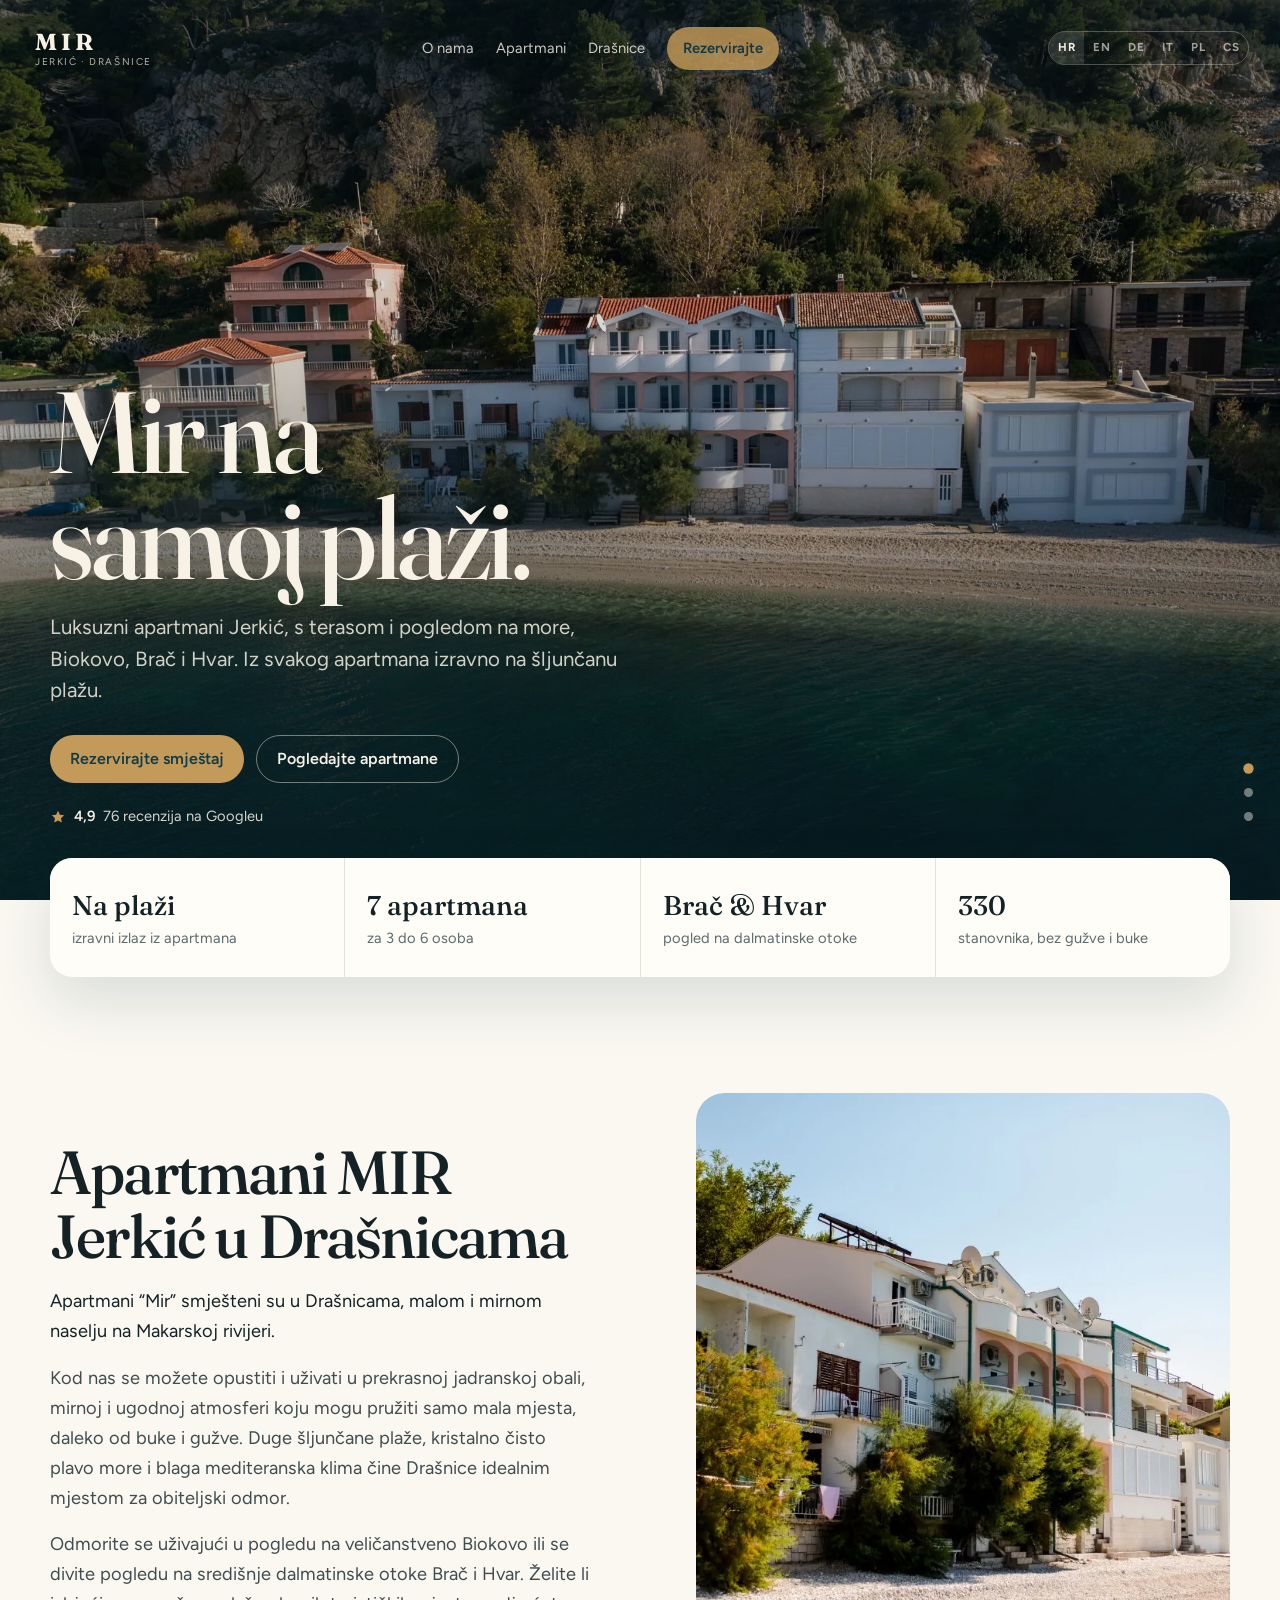
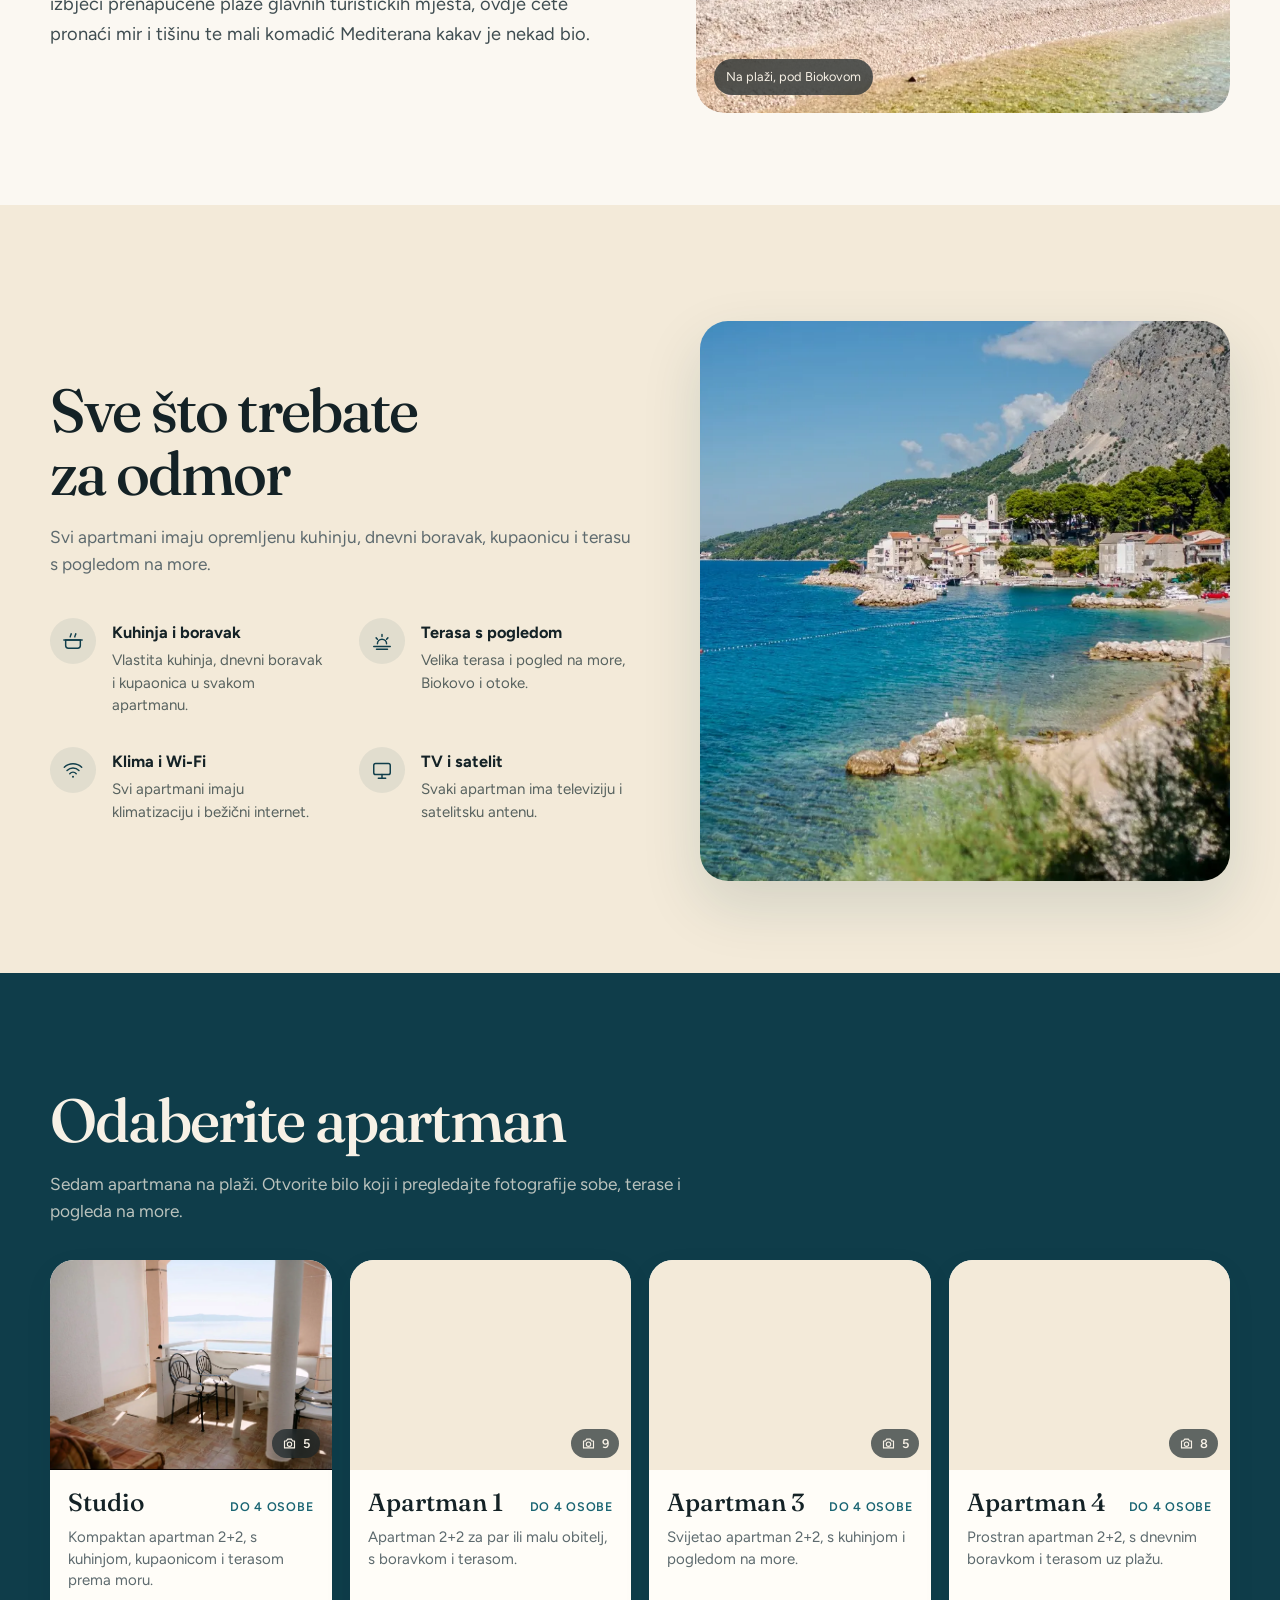
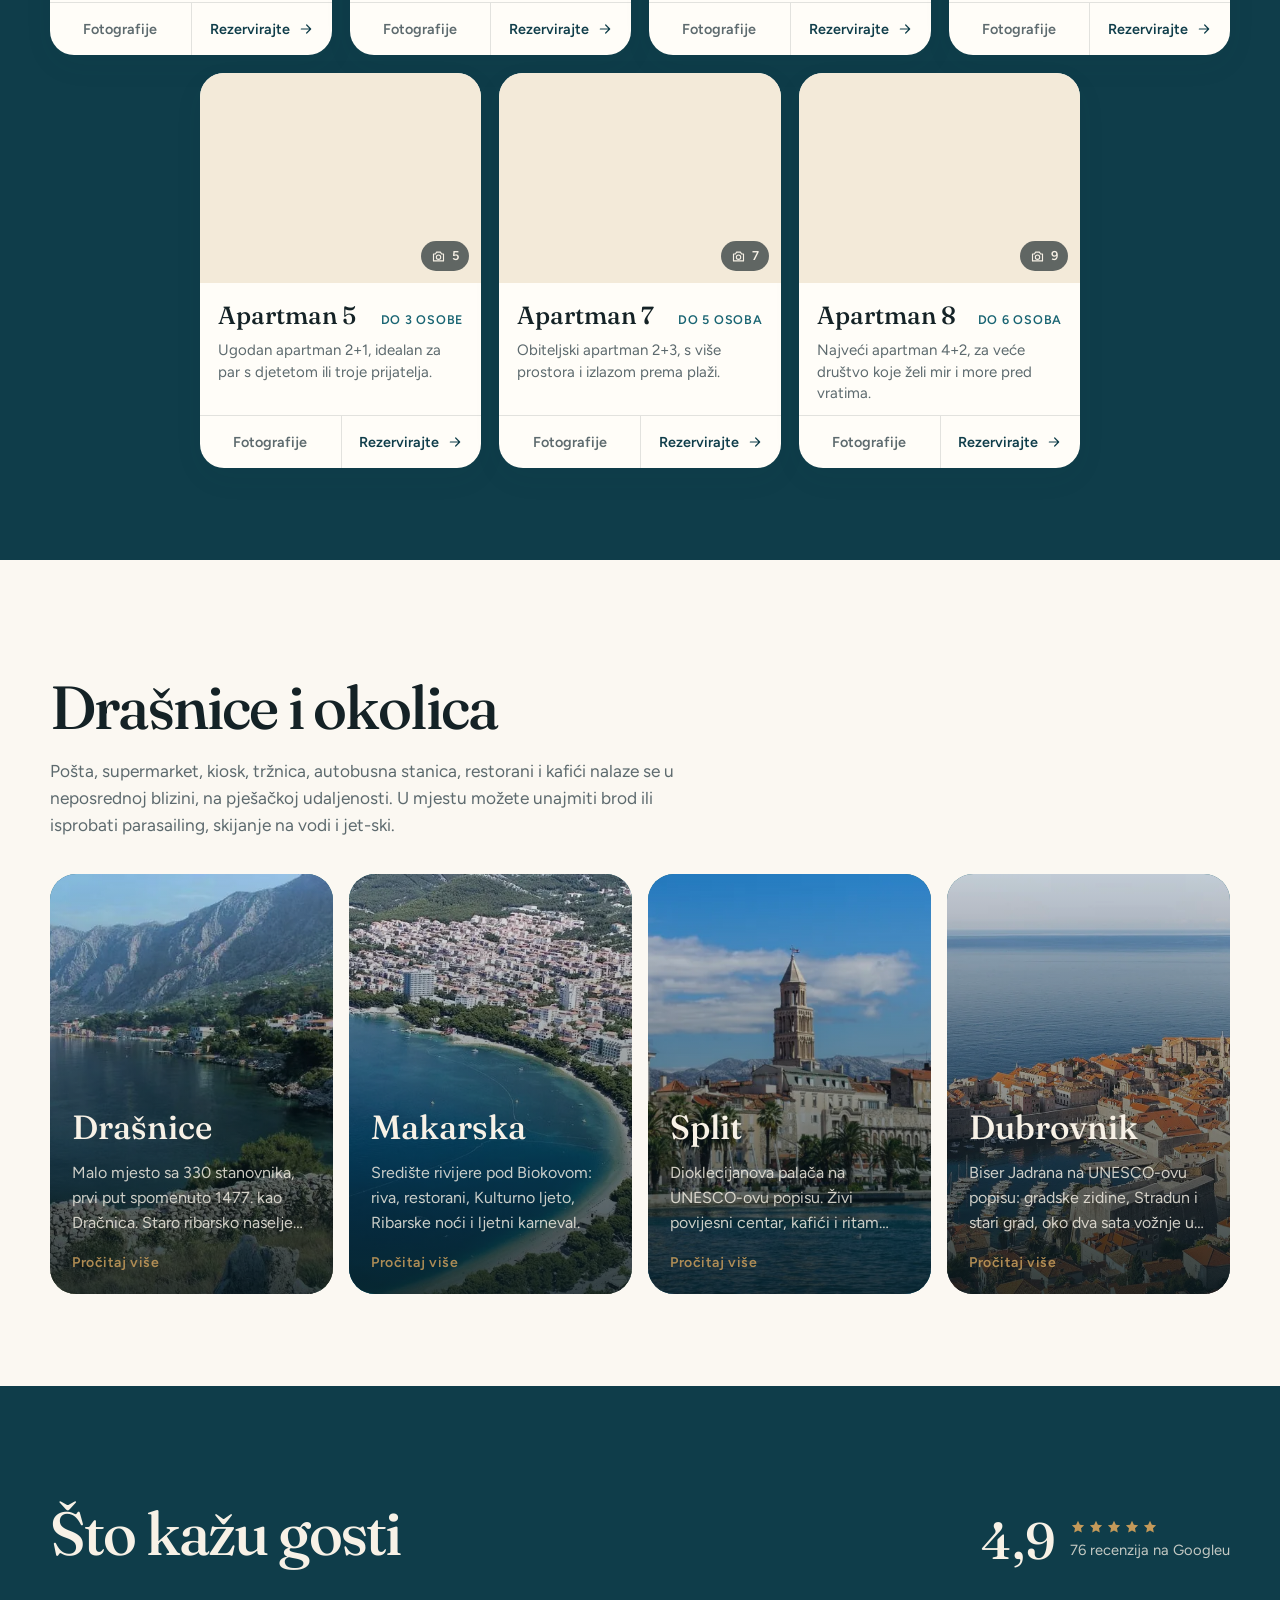
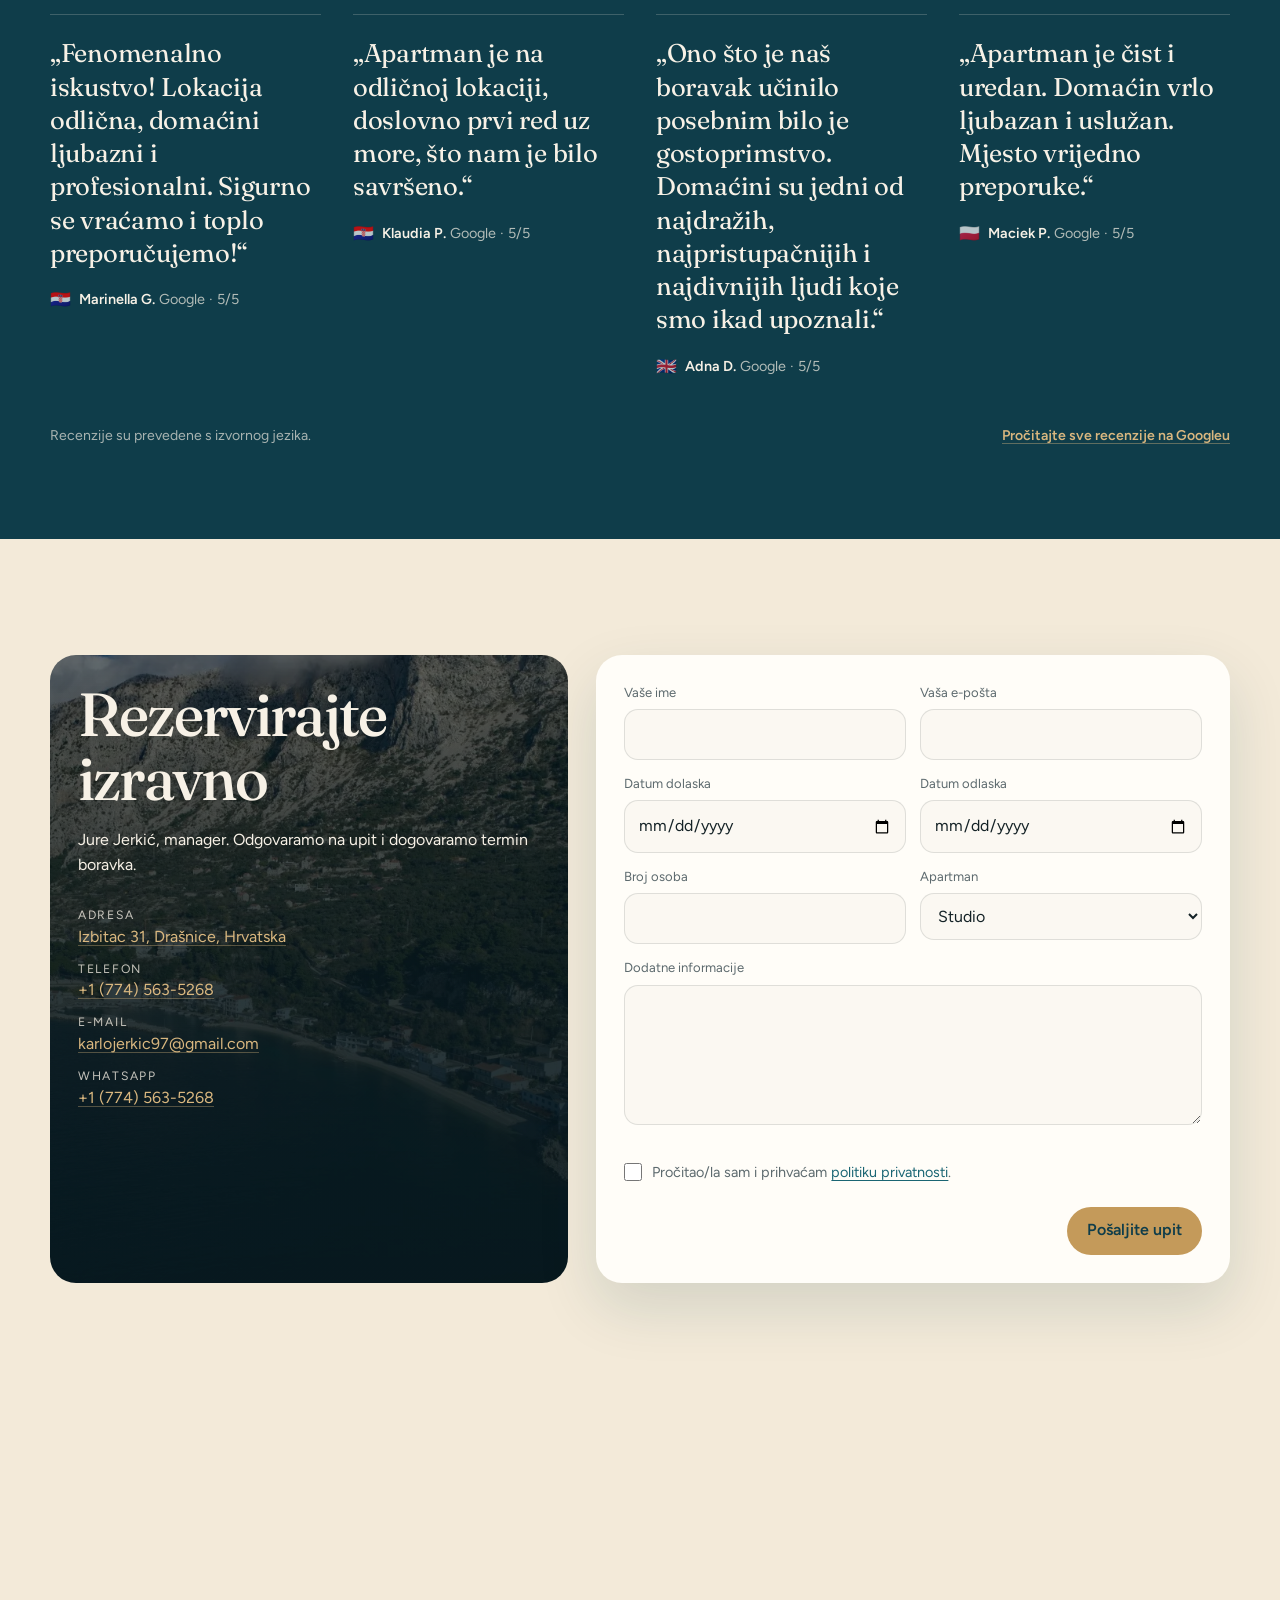
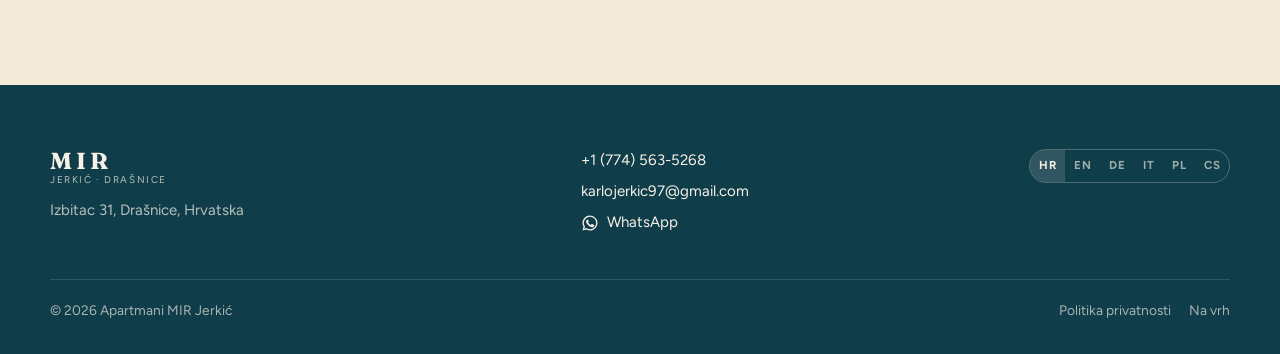
==== index.html @ d8c1120d "Replace the Dubrovnik photo with the classic old-town and harbour view. Co-Authored-By: Claude Opus " ====
<!DOCTYPE html>
<html lang="hr">
  <head>
    <meta charset="UTF-8" />
    <meta name="viewport" content="width=device-width, initial-scale=1.0" />
    <title>Apartmani Drašnice | MIR Jerkić na plaži – Makarska rivijera</title>
    <meta
      name="description"
      content="Apartmani Drašnice na samoj plaži: MIR Jerkić, Izbitac 31. Studio i obiteljski apartmani s terasom, klimom i Wi‑Fi. Pogled na more, Biokovo, Brač i Hvar. Rezervacija izravno."
    />
    <meta name="author" content="Apartmani MIR Jerkić" />
    <meta name="robots" content="index, follow, max-image-preview:large, max-snippet:-1, max-video-preview:-1" />
    <meta name="googlebot" content="index, follow" />
    <meta name="theme-color" content="#0f3d4a" />
    <meta name="geo.region" content="HR-17" />
    <meta name="geo.placename" content="Drašnice" />
    <meta name="geo.position" content="43.2047;17.1178" />
    <meta name="ICBM" content="43.2047, 17.1178" />
    <link rel="canonical" id="canonical" href="https://apartmani-mir.com/" />
    <link rel="alternate" hreflang="hr" href="https://apartmani-mir.com/" />
    <link rel="alternate" hreflang="en" href="https://apartmani-mir.com/?lang=en" />
    <link rel="alternate" hreflang="de" href="https://apartmani-mir.com/?lang=de" />
    <link rel="alternate" hreflang="it" href="https://apartmani-mir.com/?lang=it" />
    <link rel="alternate" hreflang="pl" href="https://apartmani-mir.com/?lang=pl" />
    <link rel="alternate" hreflang="cs" href="https://apartmani-mir.com/?lang=cs" />
    <link rel="alternate" hreflang="x-default" href="https://apartmani-mir.com/" />
    <meta property="og:type" content="website" />
    <meta property="og:locale" content="hr_HR" id="ogLocale" />
    <meta property="og:locale:alternate" content="en_US" />
    <meta property="og:locale:alternate" content="de_DE" />
    <meta property="og:locale:alternate" content="it_IT" />
    <meta property="og:locale:alternate" content="pl_PL" />
    <meta property="og:locale:alternate" content="cs_CZ" />
    <meta property="og:url" content="https://apartmani-mir.com/" id="ogUrl" />
    <meta property="og:site_name" content="Apartmani MIR Jerkić" />
    <meta property="og:title" content="Apartmani Drašnice | MIR Jerkić na plaži" id="ogTitle" />
    <meta
      property="og:description"
      id="ogDesc"
      content="Apartmani na plaži u Drašnicama, Makarska rivijera. Terasa, more, Biokovo. Rezervacija izravno kod obitelji Jerkić."
    />
    <meta property="og:image" content="https://apartmani-mir.com/img/og.jpg" />
    <meta property="og:image:type" content="image/jpeg" />
    <meta property="og:image:width" content="1200" />
    <meta property="og:image:height" content="630" />
    <meta property="og:image:alt" content="Apartmani MIR Jerkić na plaži u Drašnicama" />
    <meta name="twitter:card" content="summary_large_image" />
    <meta name="twitter:title" content="Apartmani Drašnice | MIR Jerkić na plaži" id="twTitle" />
    <meta
      name="twitter:description"
      id="twDesc"
      content="Apartmani na plaži u Drašnicama, Makarska rivijera. Terasa, more, Biokovo. Rezervacija izravno."
    />
    <meta name="twitter:image" content="https://apartmani-mir.com/img/og.jpg" />
    <link rel="icon" href="favicon.svg" type="image/svg+xml" />
    <link rel="icon" href="img/favicon-32.png" type="image/png" sizes="32x32" />
    <link rel="apple-touch-icon" href="img/apple-touch-icon.png" sizes="180x180" />
    <link rel="sitemap" type="application/xml" href="https://apartmani-mir.com/sitemap.xml" />
    <link rel="preload" as="image" href="img/hero/DJI_0002-1920.webp" imagesrcset="img/hero/DJI_0002-1280.webp 1280w, img/hero/DJI_0002-1920.webp 1920w, img/hero/DJI_0002-2880.webp 2880w" imagesizes="(max-aspect-ratio: 3/2) 150vh, 100vw" type="image/webp" fetchpriority="high" />
    <script type="application/ld+json">
      {
        "@context": "https://schema.org",
        "@graph": [
          {
            "@type": "LodgingBusiness",
            "@id": "https://apartmani-mir.com/#business",
            "name": "Apartmani MIR Jerkić",
            "alternateName": ["Apartmani Mir Drašnice", "Apartmani Drašnice Jerkić", "Apartmani Drašnice"],
            "description": "Luksuzni apartmani na samoj plaži u Drašnicama na Makarskoj rivijeri. Terasa, klima, Wi-Fi i izravni izlaz na more.",
            "url": "https://apartmani-mir.com/",
            "image": [
              "https://apartmani-mir.com/img/og.jpg",
              "https://apartmani-mir.com/img/DJI_0002.webp",
              "https://apartmani-mir.com/img/DSC_5965.webp"
            ],
            "logo": "https://apartmani-mir.com/img/aparmani-mir-logo.webp",
            "telephone": "+17745635268",
            "email": "karlojerkic97@gmail.com",
            "priceRange": "€€",
            "currenciesAccepted": "EUR",
            "address": {
              "@type": "PostalAddress",
              "streetAddress": "Izbitac 31",
              "addressLocality": "Drašnice",
              "postalCode": "21328",
              "addressRegion": "Splitsko-dalmatinska županija",
              "addressCountry": "HR"
            },
            "geo": {
              "@type": "GeoCoordinates",
              "latitude": 43.2047,
              "longitude": 17.1178
            },
            "hasMap": "https://maps.google.com/?q=Izbitac+31+Drasnice",
            "areaServed": {
              "@type": "Place",
              "name": "Makarska Riviera"
            },
            "amenityFeature": [
              { "@type": "LocationFeatureSpecification", "name": "Beachfront", "value": true },
              { "@type": "LocationFeatureSpecification", "name": "Sea view terrace", "value": true },
              { "@type": "LocationFeatureSpecification", "name": "Air conditioning", "value": true },
              { "@type": "LocationFeatureSpecification", "name": "WiFi", "value": true },
              { "@type": "LocationFeatureSpecification", "name": "Kitchen", "value": true },
              { "@type": "LocationFeatureSpecification", "name": "Satellite TV", "value": true }
            ],
            "numberOfRooms": 7,
            "containsPlace": [
              { "@type": "Accommodation", "name": "Studio", "occupancy": { "@type": "QuantitativeValue", "maxValue": 4 } },
              { "@type": "Accommodation", "name": "Apartman 1", "occupancy": { "@type": "QuantitativeValue", "maxValue": 4 } },
              { "@type": "Accommodation", "name": "Apartman 3", "occupancy": { "@type": "QuantitativeValue", "maxValue": 4 } },
              { "@type": "Accommodation", "name": "Apartman 4", "occupancy": { "@type": "QuantitativeValue", "maxValue": 4 } },
              { "@type": "Accommodation", "name": "Apartman 5", "occupancy": { "@type": "QuantitativeValue", "maxValue": 3 } },
              { "@type": "Accommodation", "name": "Apartman 7", "occupancy": { "@type": "QuantitativeValue", "maxValue": 5 } },
              { "@type": "Accommodation", "name": "Apartman 8", "occupancy": { "@type": "QuantitativeValue", "maxValue": 6 } }
            ]
          },
          {
            "@type": "WebSite",
            "@id": "https://apartmani-mir.com/#website",
            "url": "https://apartmani-mir.com/",
            "name": "Apartmani Drašnice MIR Jerkić",
            "description": "Službena stranica apartmana MIR Jerkić u Drašnicama.",
            "publisher": { "@id": "https://apartmani-mir.com/#business" },
            "inLanguage": ["hr", "en", "de", "it", "pl", "cs"],
            "potentialAction": {
              "@type": "ReserveAction",
              "target": "https://apartmani-mir.com/#kontakt"
            }
          },
          {
            "@type": "WebPage",
            "@id": "https://apartmani-mir.com/#webpage",
            "url": "https://apartmani-mir.com/",
            "name": "Apartmani Drašnice | MIR Jerkić na plaži",
            "isPartOf": { "@id": "https://apartmani-mir.com/#website" },
            "about": { "@id": "https://apartmani-mir.com/#business" },
            "primaryImageOfPage": {
              "@type": "ImageObject",
              "url": "https://apartmani-mir.com/img/og.jpg",
              "width": 1200,
              "height": 630
            },
            "inLanguage": ["hr", "en", "de", "it", "pl", "cs"]
          },
          {
            "@type": "BreadcrumbList",
            "@id": "https://apartmani-mir.com/#breadcrumb",
            "itemListElement": [
              { "@type": "ListItem", "position": 1, "name": "Naslovnica", "item": "https://apartmani-mir.com/" },
              { "@type": "ListItem", "position": 2, "name": "Apartmani", "item": "https://apartmani-mir.com/#apartmani" },
              { "@type": "ListItem", "position": 3, "name": "Kontakt", "item": "https://apartmani-mir.com/#kontakt" }
            ]
          }
        ]
      }
    </script>
    <link rel="preconnect" href="https://fonts.googleapis.com" />
    <link rel="preconnect" href="https://fonts.gstatic.com" crossorigin />
    <link
      href="https://fonts.googleapis.com/css2?family=Figtree:wght@400;500;600;700&family=Fraunces:ital,opsz,wght@0,9..144,500;0,9..144,600;1,9..144,500&display=swap"
      rel="stylesheet"
    />
    <link rel="stylesheet" href="css/styles.css?v=20261119e" />
  </head>
  <body>
    <a class="skip" href="#o-nama" data-i18n="skip">Preskoči na sadržaj</a>

    <header class="nav" id="nav">
      <a class="brand" href="#top">
        <strong>MIR</strong>
        <span>Jerkić · Drašnice</span>
      </a>
      <nav>
        <ul class="nav__links" id="navLinks">
          <li><a href="#o-nama" data-i18n="nav.about">O nama</a></li>
          <li><a href="#apartmani" data-i18n="nav.apartments">Apartmani</a></li>
          <li><a href="#drasnice" data-i18n="nav.place">Drašnice</a></li>
          <li><a class="nav__cta" href="#kontakt" data-i18n="nav.book">Rezervirajte</a></li>
        </ul>
      </nav>
      <div class="nav__tools">
        <div class="lang" role="group" aria-label="Language">
          <button type="button" data-lang="hr" class="is-active" lang="hr">HR</button>
          <button type="button" data-lang="en" lang="en">EN</button>
          <button type="button" data-lang="de" lang="de">DE</button>
          <button type="button" data-lang="it" lang="it">IT</button>
          <button type="button" data-lang="pl" lang="pl">PL</button>
          <button type="button" data-lang="cs" lang="cs">CS</button>
        </div>
        <button class="menu-btn" type="button" id="menuBtn" aria-label="Izbornik" aria-expanded="false" aria-controls="navLinks" data-i18n-aria="nav.menu"><svg viewBox="0 0 24 24" width="20" height="20" fill="none" stroke="currentColor" stroke-width="1.75" stroke-linecap="round" stroke-linejoin="round" aria-hidden="true" focusable="false"><path d="M4 7h16M4 12h16M4 17h16"/></svg></button>
      </div>
    </header>

    <main id="top">
      <section class="hero" aria-label="Naslovnica">
        <div class="hero__slides">
          <div class="hero__slide is-active">
            <img
              src="img/hero/DJI_0002-1920.webp"
              srcset="img/hero/DJI_0002-1280.webp 1280w, img/hero/DJI_0002-1920.webp 1920w, img/hero/DJI_0002-2880.webp 2880w"
              sizes="(max-aspect-ratio: 3/2) 150vh, 100vw"
              alt="Apartmani Drašnice MIR Jerkić na plaži, Makarska rivijera"
              width="2880"
              height="1924"
              fetchpriority="high"
              decoding="async"
            />
          </div>
          <div class="hero__slide">
            <img
              src="img/hero/DJI_0021-1920.webp"
              srcset="img/hero/DJI_0021-1280.webp 1280w, img/hero/DJI_0021-1920.webp 1920w, img/hero/DJI_0021-2880.webp 2880w"
              sizes="(max-aspect-ratio: 3/2) 150vh, 100vw"
              alt="Drašnice pod Biokovom i Jadransko more"
              width="2880"
              height="1924"
              loading="lazy"
              decoding="async"
            />
          </div>
          <div class="hero__slide">
            <img
              src="img/hero/DSC_5588-1920.webp"
              srcset="img/hero/DSC_5588-1280.webp 1280w, img/hero/DSC_5588-1920.webp 1920w, img/hero/DSC_5588-2880.webp 2880w"
              sizes="(max-aspect-ratio: 3/2) 150vh, 100vw"
              alt="Pogled s terase apartmana MIR na Drašnice i more"
              width="2880"
              height="1924"
              loading="lazy"
              decoding="async"
            />
          </div>
        </div>
        <div class="hero__shade"></div>
        <div class="hero__copy wrap">
          <h1 data-i18n="hero.title">Mir na samoj plaži.</h1>
          <p class="hero__lead" data-i18n="hero.lead">
            Luksuzni apartmani Jerkić, s terasom i pogledom na more, Biokovo, Brač i Hvar. Iz svakog apartmana izravno na šljunčanu plažu.
          </p>
          <div class="hero__actions">
            <a class="btn" href="#kontakt" data-i18n="hero.cta">Rezervirajte smještaj</a>
            <a class="btn btn--ghost" href="#apartmani" data-i18n="hero.gallery">Pogledajte apartmane</a>
          </div>
          <a class="hero__rating" href="#recenzije">
            <span class="hero__star"><svg viewBox="0 0 24 24" width="16" height="16" fill="currentColor" aria-hidden="true" focusable="false"><path d="M12 2.8l2.8 5.9 6.4.8-4.7 4.4 1.2 6.4L12 17.2l-5.7 3.1 1.2-6.4-4.7-4.4 6.4-.8z"/></svg></span>
            <strong data-i18n="rev.score">4,9</strong>
            <span data-i18n="rev.count">76 recenzija na Googleu</span>
          </a>
        </div>
        <div class="hero__dots" id="heroDots"></div>
      </section>

      <ul class="facts wrap">
        <li>
          <strong data-i18n="fact.beach.v">Na plaži</strong>
          <span data-i18n="fact.beach.l">izravni izlaz iz apartmana</span>
        </li>
        <li>
          <strong data-i18n="fact.apts.v">7 apartmana</strong>
          <span data-i18n="fact.apts.l">za 3 do 6 osoba</span>
        </li>
        <li>
          <strong data-i18n="fact.islands.v">Brač & Hvar</strong>
          <span data-i18n="fact.islands.l">pogled na dalmatinske otoke</span>
        </li>
        <li>
          <strong>330</strong>
          <span data-i18n="fact.quiet.l">stanovnika, bez gužve i buke</span>
        </li>
      </ul>

      <section class="section" id="o-nama">
        <div class="wrap split">
          <div>
            <h2 data-i18n="about.title">Apartmani MIR Jerkić u Drašnicama</h2>
            <div class="prose prose--lead">
              <p data-i18n="about.p1">
                Apartmani “Mir” smješteni su u Drašnicama, malom i mirnom naselju na Makarskoj rivijeri.
              </p>
              <p data-i18n="about.p3">
                Kod nas se možete opustiti i uživati u prekrasnoj jadranskoj obali, mirnoj i ugodnoj atmosferi koju mogu pružiti samo mala mjesta, daleko od buke i gužve. Duge šljunčane plaže, kristalno čisto plavo more i blaga mediteranska klima čine Drašnice idealnim mjestom za obiteljski odmor.
              </p>
              <p data-i18n="about.p4">
                Odmorite se uživajući u pogledu na veličanstveno Biokovo ili se divite pogledu na središnje dalmatinske otoke Brač i Hvar. Želite li izbjeći prenapučene plaže glavnih turističkih mjesta, ovdje ćete pronaći mir i tišinu te mali komadić Mediterana kakav je nekad bio.
              </p>
            </div>
          </div>
          <figure class="photo">
            <img
              src="img/DSC_5931.webp"
              alt="Apartmani MIR Jerkić uz šljunčanu plažu u Drašnicama"
              width="1200"
              height="801"
              loading="lazy"
              decoding="async"
            />
            <figcaption data-i18n="about.cap">Na plaži, pod Biokovom</figcaption>
          </figure>
        </div>
      </section>

      <section class="section section--sand">
        <div class="wrap amen">
          <div class="amen__copy">
            <h2 data-i18n="amen.title">Sve što trebate za odmor</h2>
            <p class="lede" data-i18n="amen.lead">
            Svi apartmani imaju opremljenu kuhinju, dnevni boravak, kupaonicu i terasu s pogledom na more.
          </p>
            <ul class="amenities">
              <li class="amenity reveal">
                <span class="amenity__icon"><svg viewBox="0 0 24 24" width="22" height="22" fill="none" stroke="currentColor" stroke-width="1.6" stroke-linecap="round" stroke-linejoin="round" aria-hidden="true" focusable="false"><path d="M4 11h16v6a3 3 0 0 1-3 3H7a3 3 0 0 1-3-3v-6z"/><path d="M2 11h20M9 7.5c0-1.5 1-2 1-3.5M14 7.5c0-1.5 1-2 1-3.5"/></svg></span>
                <div>
                  <strong data-i18n="amen.1.t">Kuhinja i boravak</strong>
                  <p data-i18n="amen.1.d">Vlastita kuhinja, dnevni boravak i kupaonica u svakom apartmanu.</p>
                </div>
              </li>
              <li class="amenity reveal">
                <span class="amenity__icon"><svg viewBox="0 0 24 24" width="22" height="22" fill="none" stroke="currentColor" stroke-width="1.6" stroke-linecap="round" stroke-linejoin="round" aria-hidden="true" focusable="false"><path d="M3 18h18M6 21h12"/><path d="M7 15a5 5 0 0 1 10 0"/><path d="M12 5v2M5.6 8.6 7 10M18.4 8.6 17 10"/></svg></span>
                <div>
                  <strong data-i18n="amen.2.t">Terasa s pogledom</strong>
                  <p data-i18n="amen.2.d">Velika terasa i pogled na more, Biokovo i otoke.</p>
                </div>
              </li>
              <li class="amenity reveal">
                <span class="amenity__icon"><svg viewBox="0 0 24 24" width="22" height="22" fill="none" stroke="currentColor" stroke-width="1.6" stroke-linecap="round" stroke-linejoin="round" aria-hidden="true" focusable="false"><path d="M2.5 9a14 14 0 0 1 19 0M5.5 12.5a9.5 9.5 0 0 1 13 0M8.5 16a5 5 0 0 1 7 0"/><circle cx="12" cy="19.3" r="1.1" fill="currentColor" stroke="none"/></svg></span>
                <div>
                  <strong data-i18n="amen.3.t">Klima i Wi‑Fi</strong>
                  <p data-i18n="amen.3.d">Svi apartmani imaju klimatizaciju i bežični internet.</p>
                </div>
              </li>
              <li class="amenity reveal">
                <span class="amenity__icon"><svg viewBox="0 0 24 24" width="22" height="22" fill="none" stroke="currentColor" stroke-width="1.6" stroke-linecap="round" stroke-linejoin="round" aria-hidden="true" focusable="false"><rect x="3" y="5" width="18" height="12" rx="2"/><path d="M8 21h8M12 17v4"/></svg></span>
                <div>
                  <strong data-i18n="amen.4.t">TV i satelit</strong>
                  <p data-i18n="amen.4.d">Svaki apartman ima televiziju i satelitsku antenu.</p>
                </div>
              </li>
            </ul>
          </div>
          <figure class="amen__photo">
            <img
              src="img/DSC_5628.webp"
              alt="Pogled s terase na uvalu Drašnice i Biokovo"
              width="1200"
              height="800"
              loading="lazy"
              decoding="async"
            />
          </figure>
        </div>
      </section>

      <section class="section section--sea" id="apartmani">
        <div class="wrap">
          <h2 data-i18n="apt.title">Odaberite apartman</h2>
          <p class="lede" data-i18n="apt.lead">
            Sedam apartmana na plaži. Otvorite bilo koji i pregledajte fotografije sobe, terase i pogleda na more.
          </p>
          <div class="cards" id="roomCards">
            <article class="card reveal">
              <button type="button" class="card__media" data-room="studio">
                <img src="img/apartments/studio/04.webp" alt="Studio apartman MIR Drašnice" width="1320" height="869" loading="lazy" decoding="async" />
                <span class="card__count"><svg viewBox="0 0 24 24" width="15" height="15" fill="none" stroke="currentColor" stroke-width="1.8" stroke-linecap="round" stroke-linejoin="round" aria-hidden="true" focusable="false"><path d="M4 8h3l2-3h6l2 3h3v11H4z"/><circle cx="12" cy="13" r="3.5"/></svg>5</span>
              </button>
              <div class="card__body">
                <div class="card__top">
                  <h3 data-i18n="room.studio.name">Studio</h3>
                  <span data-i18n="apt.4">do 4 osobe</span>
                </div>
                <p data-i18n="room.studio.d">Kompaktan apartman 2+2, s kuhinjom, kupaonicom i terasom prema moru.</p>
                <div class="card__actions">
                  <button type="button" class="card__link" data-room="studio" data-i18n="apt.photosShort">Fotografije</button>
                  <button type="button" class="card__book" data-book="studio"><span data-i18n="nav.book">Rezervirajte</span><svg viewBox="0 0 24 24" width="16" height="16" fill="none" stroke="currentColor" stroke-width="1.8" stroke-linecap="round" stroke-linejoin="round" aria-hidden="true" focusable="false"><path d="M5 12h14M13 6l6 6-6 6"/></svg></button>
                </div>
              </div>
            </article>
            <article class="card reveal">
              <button type="button" class="card__media" data-room="a1">
                <img src="img/apartments/a1/04.webp" alt="Apartman 1 MIR Drašnice" width="1320" height="869" loading="lazy" decoding="async" />
                <span class="card__count"><svg viewBox="0 0 24 24" width="15" height="15" fill="none" stroke="currentColor" stroke-width="1.8" stroke-linecap="round" stroke-linejoin="round" aria-hidden="true" focusable="false"><path d="M4 8h3l2-3h6l2 3h3v11H4z"/><circle cx="12" cy="13" r="3.5"/></svg>9</span>
              </button>
              <div class="card__body">
                <div class="card__top">
                  <h3 data-i18n="room.a1.name">Apartman 1</h3>
                  <span data-i18n="apt.4">do 4 osobe</span>
                </div>
                <p data-i18n="room.a1.d">Apartman 2+2 za par ili malu obitelj, s boravkom i terasom.</p>
                <div class="card__actions">
                  <button type="button" class="card__link" data-room="a1" data-i18n="apt.photosShort">Fotografije</button>
                  <button type="button" class="card__book" data-book="a1"><span data-i18n="nav.book">Rezervirajte</span><svg viewBox="0 0 24 24" width="16" height="16" fill="none" stroke="currentColor" stroke-width="1.8" stroke-linecap="round" stroke-linejoin="round" aria-hidden="true" focusable="false"><path d="M5 12h14M13 6l6 6-6 6"/></svg></button>
                </div>
              </div>
            </article>
            <article class="card reveal">
              <button type="button" class="card__media" data-room="a3">
                <img src="img/apartments/a3/01.webp" alt="Apartman 3 MIR Drašnice" width="1320" height="869" loading="lazy" decoding="async" />
                <span class="card__count"><svg viewBox="0 0 24 24" width="15" height="15" fill="none" stroke="currentColor" stroke-width="1.8" stroke-linecap="round" stroke-linejoin="round" aria-hidden="true" focusable="false"><path d="M4 8h3l2-3h6l2 3h3v11H4z"/><circle cx="12" cy="13" r="3.5"/></svg>5</span>
              </button>
              <div class="card__body">
                <div class="card__top">
                  <h3 data-i18n="room.a3.name">Apartman 3</h3>
                  <span data-i18n="apt.4">do 4 osobe</span>
                </div>
                <p data-i18n="room.a3.d">Svijetao apartman 2+2, s kuhinjom i pogledom na more.</p>
                <div class="card__actions">
                  <button type="button" class="card__link" data-room="a3" data-i18n="apt.photosShort">Fotografije</button>
                  <button type="button" class="card__book" data-book="a3"><span data-i18n="nav.book">Rezervirajte</span><svg viewBox="0 0 24 24" width="16" height="16" fill="none" stroke="currentColor" stroke-width="1.8" stroke-linecap="round" stroke-linejoin="round" aria-hidden="true" focusable="false"><path d="M5 12h14M13 6l6 6-6 6"/></svg></button>
                </div>
              </div>
            </article>
            <article class="card reveal">
              <button type="button" class="card__media" data-room="a4">
                <img src="img/apartments/a4/07.webp" alt="Apartman 4 MIR Drašnice" width="1320" height="869" loading="lazy" decoding="async" />
                <span class="card__count"><svg viewBox="0 0 24 24" width="15" height="15" fill="none" stroke="currentColor" stroke-width="1.8" stroke-linecap="round" stroke-linejoin="round" aria-hidden="true" focusable="false"><path d="M4 8h3l2-3h6l2 3h3v11H4z"/><circle cx="12" cy="13" r="3.5"/></svg>8</span>
              </button>
              <div class="card__body">
                <div class="card__top">
                  <h3 data-i18n="room.a4.name">Apartman 4</h3>
                  <span data-i18n="apt.4">do 4 osobe</span>
                </div>
                <p data-i18n="room.a4.d">Prostran apartman 2+2, s dnevnim boravkom i terasom uz plažu.</p>
                <div class="card__actions">
                  <button type="button" class="card__link" data-room="a4" data-i18n="apt.photosShort">Fotografije</button>
                  <button type="button" class="card__book" data-book="a4"><span data-i18n="nav.book">Rezervirajte</span><svg viewBox="0 0 24 24" width="16" height="16" fill="none" stroke="currentColor" stroke-width="1.8" stroke-linecap="round" stroke-linejoin="round" aria-hidden="true" focusable="false"><path d="M5 12h14M13 6l6 6-6 6"/></svg></button>
                </div>
              </div>
            </article>
            <article class="card reveal">
              <button type="button" class="card__media" data-room="a5">
                <img src="img/apartments/a5/04.webp" alt="Apartman 5 MIR Drašnice" width="1320" height="869" loading="lazy" decoding="async" />
                <span class="card__count"><svg viewBox="0 0 24 24" width="15" height="15" fill="none" stroke="currentColor" stroke-width="1.8" stroke-linecap="round" stroke-linejoin="round" aria-hidden="true" focusable="false"><path d="M4 8h3l2-3h6l2 3h3v11H4z"/><circle cx="12" cy="13" r="3.5"/></svg>5</span>
              </button>
              <div class="card__body">
                <div class="card__top">
                  <h3 data-i18n="room.a5.name">Apartman 5</h3>
                  <span data-i18n="apt.3">do 3 osobe</span>
                </div>
                <p data-i18n="room.a5.d">Ugodan apartman 2+1, idealan za par s djetetom ili troje prijatelja.</p>
                <div class="card__actions">
                  <button type="button" class="card__link" data-room="a5" data-i18n="apt.photosShort">Fotografije</button>
                  <button type="button" class="card__book" data-book="a5"><span data-i18n="nav.book">Rezervirajte</span><svg viewBox="0 0 24 24" width="16" height="16" fill="none" stroke="currentColor" stroke-width="1.8" stroke-linecap="round" stroke-linejoin="round" aria-hidden="true" focusable="false"><path d="M5 12h14M13 6l6 6-6 6"/></svg></button>
                </div>
              </div>
            </article>
            <article class="card reveal">
              <button type="button" class="card__media" data-room="a7">
                <img src="img/apartments/a7/05.webp" alt="Apartman 7 MIR Drašnice" width="1320" height="869" loading="lazy" decoding="async" />
                <span class="card__count"><svg viewBox="0 0 24 24" width="15" height="15" fill="none" stroke="currentColor" stroke-width="1.8" stroke-linecap="round" stroke-linejoin="round" aria-hidden="true" focusable="false"><path d="M4 8h3l2-3h6l2 3h3v11H4z"/><circle cx="12" cy="13" r="3.5"/></svg>7</span>
              </button>
              <div class="card__body">
                <div class="card__top">
                  <h3 data-i18n="room.a7.name">Apartman 7</h3>
                  <span data-i18n="apt.5">do 5 osoba</span>
                </div>
                <p data-i18n="room.a7.d">Obiteljski apartman 2+3, s više prostora i izlazom prema plaži.</p>
                <div class="card__actions">
                  <button type="button" class="card__link" data-room="a7" data-i18n="apt.photosShort">Fotografije</button>
                  <button type="button" class="card__book" data-book="a7"><span data-i18n="nav.book">Rezervirajte</span><svg viewBox="0 0 24 24" width="16" height="16" fill="none" stroke="currentColor" stroke-width="1.8" stroke-linecap="round" stroke-linejoin="round" aria-hidden="true" focusable="false"><path d="M5 12h14M13 6l6 6-6 6"/></svg></button>
                </div>
              </div>
            </article>
            <article class="card reveal">
              <button type="button" class="card__media" data-room="a8">
                <img src="img/apartments/a8/07.webp" alt="Apartman 8 MIR Drašnice" width="1320" height="869" loading="lazy" decoding="async" />
                <span class="card__count"><svg viewBox="0 0 24 24" width="15" height="15" fill="none" stroke="currentColor" stroke-width="1.8" stroke-linecap="round" stroke-linejoin="round" aria-hidden="true" focusable="false"><path d="M4 8h3l2-3h6l2 3h3v11H4z"/><circle cx="12" cy="13" r="3.5"/></svg>9</span>
              </button>
              <div class="card__body">
                <div class="card__top">
                  <h3 data-i18n="room.a8.name">Apartman 8</h3>
                  <span data-i18n="apt.6">do 6 osoba</span>
                </div>
                <p data-i18n="room.a8.d">Najveći apartman 4+2, za veće društvo koje želi mir i more pred vratima.</p>
                <div class="card__actions">
                  <button type="button" class="card__link" data-room="a8" data-i18n="apt.photosShort">Fotografije</button>
                  <button type="button" class="card__book" data-book="a8"><span data-i18n="nav.book">Rezervirajte</span><svg viewBox="0 0 24 24" width="16" height="16" fill="none" stroke="currentColor" stroke-width="1.8" stroke-linecap="round" stroke-linejoin="round" aria-hidden="true" focusable="false"><path d="M5 12h14M13 6l6 6-6 6"/></svg></button>
                </div>
              </div>
            </article>
          </div>
        </div>
      </section>

      <section class="section" id="drasnice">
        <div class="wrap">
          <h2 data-i18n="place.title">Drašnice i okolica</h2>
          <p class="lede" data-i18n="place.lead">
            Pošta, supermarket, kiosk, tržnica, autobusna stanica, restorani i kafići nalaze se u neposrednoj blizini, na pješačkoj udaljenosti. U mjestu možete unajmiti brod ili isprobati parasailing, skijanje na vodi i jet-ski.
          </p>
          <div class="places">
            <button type="button" class="place reveal" data-place="drasnice">
              <img src="img/drasnice.webp" alt="Drašnice na Makarskoj rivijeri, mjesto apartmana MIR" width="800" height="600" loading="lazy" decoding="async" />
              <div class="place__shade"></div>
              <div class="place__copy">
                <h3 data-i18n="place.d.title">Drašnice</h3>
                <p data-i18n="place.d.text">
                  Malo mjesto sa 330 stanovnika, prvi put spomenuto 1477. kao Dračnica. Staro ribarsko naselje oko luke i noviji dio prema Igranima. Uz dugu plažu je izvor Izbitac. U blizini su i skrovite plaže u prirodi, a često se vide i dupini.
                </p>
                <span class="place__cta" data-i18n="place.more">Pročitaj više</span>
              </div>
            </button>
            <button type="button" class="place reveal" data-place="makarska">
              <img src="img/makarska.webp" alt="Makarska, središte Makarske rivijere" width="800" height="600" loading="lazy" decoding="async" />
              <div class="place__shade"></div>
              <div class="place__copy">
                <h3 data-i18n="place.m.title">Makarska</h3>
                <p data-i18n="place.m.text">
                  Središte rivijere pod Biokovom: riva, restorani, Kulturno ljeto, Ribarske noći i ljetni karneval.
                </p>
                <span class="place__cta" data-i18n="place.more">Pročitaj više</span>
              </div>
            </button>
            <button type="button" class="place reveal" data-place="split">
              <img src="img/split.webp" alt="Split i Dioklecijanova palača" width="800" height="600" loading="lazy" decoding="async" />
              <div class="place__shade"></div>
              <div class="place__copy">
                <h3 data-i18n="place.s.title">Split</h3>
                <p data-i18n="place.s.text">
                  Dioklecijanova palača na UNESCO-ovu popisu. Živi povijesni centar, kafići i ritam Dalmacije.
                </p>
                <span class="place__cta" data-i18n="place.more">Pročitaj više</span>
              </div>
            </button>
            <button type="button" class="place reveal" data-place="dubrovnik">
              <img src="img/dubrovnik.webp" alt="Stari grad Dubrovnik, gradske zidine i stara luka s mora" width="800" height="600" loading="lazy" decoding="async" />
              <div class="place__shade"></div>
              <div class="place__copy">
                <h3 data-i18n="place.k.title">Dubrovnik</h3>
                <p data-i18n="place.k.text">
                  Biser Jadrana na UNESCO-ovu popisu: gradske zidine, Stradun i stari grad, oko dva sata vožnje uz obalu.
                </p>
                <span class="place__cta" data-i18n="place.more">Pročitaj više</span>
              </div>
            </button>
          </div>
        </div>
      </section>

      <section class="section section--sea reviews" id="recenzije">
        <div class="wrap">
          <div class="reviews__head">
            <h2 data-i18n="rev.title">Što kažu gosti</h2>
            <div class="reviews__score">
              <strong data-i18n="rev.score">4,9</strong>
              <div>
                <span class="reviews__stars" aria-hidden="true"><svg viewBox="0 0 24 24" width="16" height="16" fill="currentColor" aria-hidden="true" focusable="false"><path d="M12 2.8l2.8 5.9 6.4.8-4.7 4.4 1.2 6.4L12 17.2l-5.7 3.1 1.2-6.4-4.7-4.4 6.4-.8z"/></svg><svg viewBox="0 0 24 24" width="16" height="16" fill="currentColor" aria-hidden="true" focusable="false"><path d="M12 2.8l2.8 5.9 6.4.8-4.7 4.4 1.2 6.4L12 17.2l-5.7 3.1 1.2-6.4-4.7-4.4 6.4-.8z"/></svg><svg viewBox="0 0 24 24" width="16" height="16" fill="currentColor" aria-hidden="true" focusable="false"><path d="M12 2.8l2.8 5.9 6.4.8-4.7 4.4 1.2 6.4L12 17.2l-5.7 3.1 1.2-6.4-4.7-4.4 6.4-.8z"/></svg><svg viewBox="0 0 24 24" width="16" height="16" fill="currentColor" aria-hidden="true" focusable="false"><path d="M12 2.8l2.8 5.9 6.4.8-4.7 4.4 1.2 6.4L12 17.2l-5.7 3.1 1.2-6.4-4.7-4.4 6.4-.8z"/></svg><svg viewBox="0 0 24 24" width="16" height="16" fill="currentColor" aria-hidden="true" focusable="false"><path d="M12 2.8l2.8 5.9 6.4.8-4.7 4.4 1.2 6.4L12 17.2l-5.7 3.1 1.2-6.4-4.7-4.4 6.4-.8z"/></svg></span>
                <span data-i18n="rev.count">76 recenzija na Googleu</span>
              </div>
            </div>
          </div>
          <div class="reviews__list">
            <figure class="review reveal">
              <blockquote><p data-i18n="rev.q1">„Fenomenalno iskustvo! Lokacija odlična, domaćini ljubazni i profesionalni. Sigurno se vraćamo i toplo preporučujemo!“</p></blockquote>
              <figcaption><span class="review__flag" role="img" aria-label="Hrvatska">🇭🇷</span> <strong>Marinella G.</strong> <span>Google · 5/5</span></figcaption>
            </figure>
            <figure class="review reveal">
              <blockquote><p data-i18n="rev.q2">„Apartman je na odličnoj lokaciji, doslovno prvi red uz more, što nam je bilo savršeno.“</p></blockquote>
              <figcaption><span class="review__flag" role="img" aria-label="Hrvatska">🇭🇷</span> <strong>Klaudia P.</strong> <span>Google · 5/5</span></figcaption>
            </figure>
            <figure class="review reveal">
              <blockquote><p data-i18n="rev.q3">“What truly made our stay special was the hospitality. The hosts are some of the nicest, most approachable, and wonderful people we have ever met.”</p></blockquote>
              <figcaption><span class="review__flag" role="img" aria-label="United Kingdom">🇬🇧</span> <strong>Adna D.</strong> <span>Google · 5/5</span></figcaption>
            </figure>
            <figure class="review reveal">
              <blockquote><p data-i18n="rev.q4">„Apartament czysty, zadbany. Gospodarz bardzo miły i pomocny. Miejsce godne polecenia.“</p></blockquote>
              <figcaption><span class="review__flag" role="img" aria-label="Polska">🇵🇱</span> <strong>Maciek P.</strong> <span>Google · 5/5</span></figcaption>
            </figure>
          </div>
          <p class="reviews__foot">
            <span data-i18n="rev.orig">Recenzije su prevedene s izvornog jezika.</span>
            <a href="https://share.google/pTxydDd5mMoOcWCNl" target="_blank" rel="noopener" data-i18n="rev.all">Pročitajte sve recenzije</a>
          </p>
        </div>
      </section>

      <section class="section section--sand" id="kontakt">
        <div class="wrap contact">
          <div class="contact__panel">
            <h2 data-i18n="con.title">Rezervirajte izravno</h2>
            <p data-i18n="con.lead">Jure Jerkić, manager. Odgovaramo na upit i dogovaramo termin boravka.</p>
            <ul class="contact-list">
              <li>
                <span data-i18n="con.addr">Adresa</span>
                <a href="https://maps.google.com/?q=Izbitac+31+Drasnice" target="_blank" rel="noopener" data-i18n="con.where">Izbitac 31, Drašnice, Hrvatska</a>
              </li>
              <li>
                <span data-i18n="con.phone">Telefon</span>
                <a href="tel:+17745635268">+1 (774) 563-5268</a>
              </li>
              <li>
                <span>E-mail</span>
                <a href="mailto:karlojerkic97@gmail.com">karlojerkic97@gmail.com</a>
              </li>
              <li>
                <span>WhatsApp</span>
                <a href="https://wa.me/17745635268" target="_blank" rel="noopener">+1 (774) 563-5268</a>
              </li>
            </ul>
          </div>

          <form class="form" id="bookForm" novalidate>
            <input class="botcheck" type="checkbox" name="botcheck" tabindex="-1" autocomplete="off" aria-hidden="true" />
            <div class="form-grid">
              <label class="field">
                <span data-i18n="form.name">Vaše ime</span>
                <input name="name" autocomplete="name" />
              </label>
              <label class="field">
                <span data-i18n="form.email">Vaša e-pošta</span>
                <input name="email" type="email" autocomplete="email" />
              </label>
              <label class="field">
                <span data-i18n="form.arrive">Datum dolaska</span>
                <input name="arrive" type="date" />
              </label>
              <label class="field">
                <span data-i18n="form.leave">Datum odlaska</span>
                <input name="leave" type="date" />
              </label>
              <label class="field">
                <span data-i18n="form.guests">Broj osoba</span>
                <input name="guests" type="number" min="1" max="10" />
              </label>
              <label class="field">
                <span data-i18n="form.apt">Apartman</span>
                <select name="apt">
                  <option value="Studio" data-i18n="room.studio.name">Studio</option>
                  <option value="Apartman 1" data-i18n="room.a1.name">Apartman 1</option>
                  <option value="Apartman 3" data-i18n="room.a3.name">Apartman 3</option>
                  <option value="Apartman 4" data-i18n="room.a4.name">Apartman 4</option>
                  <option value="Apartman 5" data-i18n="room.a5.name">Apartman 5</option>
                  <option value="Apartman 7" data-i18n="room.a7.name">Apartman 7</option>
                  <option value="Apartman 8" data-i18n="room.a8.name">Apartman 8</option>
                </select>
              </label>
              <label class="field field--full">
                <span data-i18n="form.note">Dodatne informacije</span>
                <textarea name="note"></textarea>
              </label>
            </div>
            <label class="consent">
              <input type="checkbox" name="consent" value="da" required />
              <span class="consent__text"><span data-i18n="form.consent.pre">Pročitao/la sam i prihvaćam</span> <a href="politika-privatnosti.html" target="_blank" rel="noopener" data-i18n="form.consent.link">politiku privatnosti</a><span data-i18n="form.consent.post">.</span></span>
            </label>
            <div class="form__actions">
              <p class="form-note" id="formNote" role="status" aria-live="polite" hidden></p>
              <button class="btn" type="submit" data-i18n="form.send">Pošaljite upit</button>
            </div>
          </form>
        </div>
        <div class="wrap">
          <iframe
            class="map"
            title="Karta — Izbitac 31, Drašnice"
            data-i18n-title="map.title"
            loading="lazy"
            referrerpolicy="no-referrer-when-downgrade"
            src="https://maps.google.com/maps?q=Izbitac%2031%20Drasnice&z=16&output=embed"
          ></iframe>
        </div>
      </section>
    </main>

    <footer class="footer">
      <div class="wrap footer__grid">
        <div class="footer__brand">
          <a class="brand" href="#top">
            <strong>MIR</strong>
            <span>Jerkić · Drašnice</span>
          </a>
          <p data-i18n="con.where">Izbitac 31, Drašnice, Hrvatska</p>
        </div>
        <ul class="footer__contact">
          <li><a href="tel:+17745635268">+1 (774) 563-5268</a></li>
          <li><a href="mailto:karlojerkic97@gmail.com">karlojerkic97@gmail.com</a></li>
          <li><a class="footer__wa" href="https://wa.me/17745635268" target="_blank" rel="noopener"><svg viewBox="0 0 24 24" width="18" height="18" fill="currentColor" aria-hidden="true" focusable="false"><path d="M12 2a10 10 0 0 0-8.6 15.1L2 22l5-1.3A10 10 0 1 0 12 2zm0 18.2a8.2 8.2 0 0 1-4.2-1.2l-.3-.2-3 .8.8-2.9-.2-.3A8.2 8.2 0 1 1 12 20.2zm4.5-6.1c-.2-.1-1.5-.7-1.7-.8-.2-.1-.4-.1-.6.1l-.8 1c-.1.2-.3.2-.5.1a6.7 6.7 0 0 1-3.3-2.9c-.2-.4.2-.4.7-1.3.1-.2 0-.3 0-.4l-.8-1.8c-.2-.5-.4-.4-.6-.4h-.5a1 1 0 0 0-.7.3 3 3 0 0 0-.9 2.2 5.2 5.2 0 0 0 1.1 2.8 11.9 11.9 0 0 0 4.6 4c1.7.7 2.4.8 3.2.7a2.8 2.8 0 0 0 1.8-1.3 2.3 2.3 0 0 0 .2-1.3c-.1-.1-.2-.2-.5-.3z"/></svg>WhatsApp</a></li>
        </ul>
        <div class="lang footer__lang" role="group" aria-label="Language">
          <button type="button" data-lang="hr" lang="hr">HR</button>
          <button type="button" data-lang="en" lang="en">EN</button>
          <button type="button" data-lang="de" lang="de">DE</button>
          <button type="button" data-lang="it" lang="it">IT</button>
          <button type="button" data-lang="pl" lang="pl">PL</button>
          <button type="button" data-lang="cs" lang="cs">CS</button>
        </div>
      </div>
      <div class="wrap footer__base">
        <p>© <span id="year"></span> Apartmani MIR Jerkić</p>
        <div class="footer__base-links">
          <a href="politika-privatnosti.html" data-i18n="foot.privacy">Politika privatnosti</a>
          <a href="#top" data-i18n="foot.top">Na vrh</a>
        </div>
      </div>
    </footer>

    <nav class="mbar" id="mbar" aria-label="Rezervacija" data-i18n-aria="nav.book">
      <a class="btn" href="#kontakt" data-i18n="nav.book">Rezervirajte</a>
      <a class="btn btn--wa" href="https://wa.me/17745635268" target="_blank" rel="noopener"><svg viewBox="0 0 24 24" width="18" height="18" fill="currentColor" aria-hidden="true" focusable="false"><path d="M12 2a10 10 0 0 0-8.6 15.1L2 22l5-1.3A10 10 0 1 0 12 2zm0 18.2a8.2 8.2 0 0 1-4.2-1.2l-.3-.2-3 .8.8-2.9-.2-.3A8.2 8.2 0 1 1 12 20.2zm4.5-6.1c-.2-.1-1.5-.7-1.7-.8-.2-.1-.4-.1-.6.1l-.8 1c-.1.2-.3.2-.5.1a6.7 6.7 0 0 1-3.3-2.9c-.2-.4.2-.4.7-1.3.1-.2 0-.3 0-.4l-.8-1.8c-.2-.5-.4-.4-.6-.4h-.5a1 1 0 0 0-.7.3 3 3 0 0 0-.9 2.2 5.2 5.2 0 0 0 1.1 2.8 11.9 11.9 0 0 0 4.6 4c1.7.7 2.4.8 3.2.7a2.8 2.8 0 0 0 1.8-1.3 2.3 2.3 0 0 0 .2-1.3c-.1-.1-.2-.2-.5-.3z"/></svg><span>WhatsApp</span></a>
    </nav>

    <div class="room-modal" id="roomModal" hidden>
      <div class="room-modal__dialog" role="dialog" aria-modal="true" aria-labelledby="roomTitle">
        <div class="room-modal__stage" id="roomStage">
          <img id="roomImage" alt="" />
          <button type="button" class="room-modal__nav is-prev" id="roomPrev" aria-label="Prethodna" data-i18n-aria="lightbox.prev"><svg viewBox="0 0 24 24" width="20" height="20" fill="none" stroke="currentColor" stroke-width="1.75" stroke-linecap="round" stroke-linejoin="round" aria-hidden="true" focusable="false"><path d="M15 5l-7 7 7 7"/></svg></button>
          <button type="button" class="room-modal__nav is-next" id="roomNext" aria-label="Sljedeća" data-i18n-aria="lightbox.next"><svg viewBox="0 0 24 24" width="20" height="20" fill="none" stroke="currentColor" stroke-width="1.75" stroke-linecap="round" stroke-linejoin="round" aria-hidden="true" focusable="false"><path d="M9 5l7 7-7 7"/></svg></button>
          <span class="room-modal__count" id="roomCount"></span>
        </div>
        <div class="room-modal__side">
          <button type="button" class="room-modal__close" id="roomClose" aria-label="Zatvori" data-i18n-aria="lightbox.close"><svg viewBox="0 0 24 24" width="20" height="20" fill="none" stroke="currentColor" stroke-width="1.75" stroke-linecap="round" stroke-linejoin="round" aria-hidden="true" focusable="false"><path d="M6 6l12 12M18 6L6 18"/></svg></button>
          <p class="room-modal__guests" id="roomGuests"></p>
          <h3 id="roomTitle"></h3>
          <p class="room-modal__desc" id="roomMeta"></p>
          <div class="room-modal__thumbs" id="roomThumbs"></div>
          <button type="button" class="btn room-modal__book" id="roomBook"><span data-i18n="apt.bookThis">Rezervirajte ovaj apartman</span><svg viewBox="0 0 24 24" width="16" height="16" fill="none" stroke="currentColor" stroke-width="1.8" stroke-linecap="round" stroke-linejoin="round" aria-hidden="true" focusable="false"><path d="M5 12h14M13 6l6 6-6 6"/></svg></button>
        </div>
      </div>
    </div>

    <div class="place-modal" id="placeModal" hidden>
      <div class="place-modal__dialog" role="dialog" aria-modal="true" aria-labelledby="placeTitle">
        <button type="button" class="place-modal__close" id="placeClose" aria-label="Zatvori" data-i18n-aria="lightbox.close"><svg viewBox="0 0 24 24" width="20" height="20" fill="none" stroke="currentColor" stroke-width="1.75" stroke-linecap="round" stroke-linejoin="round" aria-hidden="true" focusable="false"><path d="M6 6l12 12M18 6L6 18"/></svg></button>
        <div class="place-modal__media">
          <img id="placeImage" alt="" />
        </div>
        <div class="place-modal__content">
          <h3 id="placeTitle"></h3>
          <div class="place-modal__text" id="placeBody"></div>
        </div>
      </div>
    </div>

    <script src="js/app.js?v=20261119e"></script>
  </body>
</html>
---- css/styles.css ----
:root {
  --ink: #142226;
  --muted: #5d6a6e;
  --foam: #fbf8f2;
  --sand: #f3ead9;
  --paper: #fffdf8;
  --sea: #0f3d4a;
  --sea-mid: #1a6573;
  --aqua: #3aa8b5;
  --gold: #c49a5a;
  --terracotta: #c45c3e;
  --line: rgba(20, 34, 38, 0.12);
  --shadow: 0 24px 60px rgba(15, 61, 74, 0.14);
  --radius: 22px;
  --serif: "Fraunces", "Times New Roman", serif;
  --sans: "Figtree", system-ui, sans-serif;
  --nav-h: 84px;
}

*,
*::before,
*::after {
  box-sizing: border-box;
}

html {
  scroll-behavior: smooth;
  scroll-padding-top: 104px;
}

body {
  margin: 0;
  color: var(--ink);
  background: var(--foam);
  font-family: var(--sans);
  line-height: 1.55;
  -webkit-font-smoothing: antialiased;
  overflow-x: hidden;
}

img {
  max-width: 100%;
  display: block;
}

a {
  color: inherit;
  text-decoration: none;
}

::selection {
  background: rgba(196, 154, 90, 0.32);
  color: var(--ink);
}

:focus-visible {
  outline: 2px solid var(--aqua);
  outline-offset: 3px;
}

.section--sea :focus-visible,
.hero :focus-visible,
.contact__panel :focus-visible,
.nav:not(.is-solid) :focus-visible {
  outline-color: var(--gold);
}

input,
select,
textarea {
  accent-color: var(--sea-mid);
  caret-color: var(--sea-mid);
}

svg {
  display: block;
}

button,
input,
select,
textarea {
  font: inherit;
}

.skip {
  position: absolute;
  left: 16px;
  top: 12px;
  transform: translateY(calc(-100% - 24px));
  transition: transform 0.2s ease;
  z-index: 80;
  background: var(--sea);
  color: var(--foam);
  padding: 8px 12px;
  border-radius: 8px;
}

.skip:focus {
  transform: none;
}

.wrap {
  width: min(1180px, calc(100% - 40px));
  margin-inline: auto;
}

.nav {
  position: fixed;
  inset: 16px 16px auto;
  z-index: 50;
  display: flex;
  align-items: center;
  justify-content: space-between;
  gap: 16px;
  min-height: 64px;
  padding: 10px 14px 10px 18px;
  border: 1px solid transparent;
  border-radius: 999px;
  color: #f7f1e6;
  transition: background 0.35s ease, color 0.35s ease, border-color 0.35s ease, box-shadow 0.35s ease;
}

.nav.is-solid {
  background: rgba(251, 248, 242, 0.92);
  border-color: var(--line);
  color: var(--ink);
  backdrop-filter: blur(16px);
  box-shadow: 0 10px 30px rgba(20, 34, 38, 0.08);
}

.brand {
  display: flex;
  flex-direction: column;
  line-height: 1;
  gap: 3px;
}

.brand strong {
  font-family: var(--serif);
  font-size: 1.45rem;
  letter-spacing: 0.18em;
}

.brand span {
  font-size: 0.62rem;
  letter-spacing: 0.16em;
  text-transform: uppercase;
  opacity: 0.72;
}

.nav__links {
  display: flex;
  align-items: center;
  gap: 22px;
  margin: 0;
  padding: 0;
  list-style: none;
}

.nav__links a {
  font-size: 0.92rem;
  opacity: 0.82;
}

.nav__links a:hover,
.nav__cta:hover {
  opacity: 1;
}

.nav__cta {
  display: inline-flex;
  align-items: center;
  padding: 10px 16px;
  border-radius: 999px;
  background: var(--gold);
  color: var(--sea);
  font-weight: 600;
  font-size: 0.86rem;
}

.nav.is-solid .nav__cta {
  background: var(--sea);
  color: var(--foam);
}

.nav__tools {
  display: flex;
  align-items: center;
  gap: 10px;
}

.lang {
  display: flex;
  border: 1px solid rgba(247, 241, 230, 0.28);
  border-radius: 999px;
  overflow: hidden;
}

.nav.is-solid .lang {
  border-color: var(--line);
}

.lang button {
  border: 0;
  background: transparent;
  color: inherit;
  min-height: 32px;
  padding: 0 9px;
  cursor: pointer;
  opacity: 0.62;
  font-size: 0.72rem;
  font-weight: 700;
  letter-spacing: 0.04em;
}

.lang button:hover {
  opacity: 0.9;
}

.lang button.is-active {
  opacity: 1;
  background: rgba(255, 255, 255, 0.12);
}

.nav.is-solid .lang button.is-active {
  background: rgba(15, 61, 74, 0.08);
}

.menu-btn {
  display: none;
  width: 42px;
  height: 42px;
  border: 0;
  border-radius: 50%;
  background: rgba(255, 255, 255, 0.12);
  color: inherit;
  cursor: pointer;
}

.nav.is-solid .menu-btn,
.nav.is-open .menu-btn {
  background: rgba(15, 61, 74, 0.08);
}

.hero {
  position: relative;
  min-height: 100svh;
  color: #f7f1e6;
  overflow: hidden;
}

.hero__slides,
.hero__slide,
.hero__slide img {
  position: absolute;
  inset: 0;
  width: 100%;
  height: 100%;
}

.hero__slide img {
  object-fit: cover;
  transform: scale(1.06);
  transition: opacity 1.1s ease, transform 7s ease;
}

.hero__slide {
  opacity: 0;
}

.hero__slide.is-active {
  opacity: 1;
}

.hero__slide.is-active img {
  transform: scale(1);
}

.hero__shade {
  position: absolute;
  inset: 0;
  background:
    linear-gradient(180deg, rgba(8, 24, 30, 0.5) 0%, rgba(8, 24, 30, 0.14) 22%, rgba(8, 24, 30, 0.1) 40%, rgba(8, 24, 30, 0.76) 100%),
    radial-gradient(circle at 20% 80%, rgba(15, 61, 74, 0.35), transparent 42%);
}

.hero__copy {
  position: relative;
  z-index: 2;
  display: flex;
  flex-direction: column;
  justify-content: end;
  min-height: 100svh;
  padding: 0 0 72px;
}

.hero h1 {
  margin: 0;
  max-width: 11ch;
  font-family: var(--serif);
  font-size: clamp(3.4rem, 9vw, 7.4rem);
  font-weight: 500;
  line-height: 0.92;
  letter-spacing: -0.03em;
  text-wrap: balance;
}

.hero__lead {
  max-width: 38rem;
  margin: 22px 0 28px;
  font-size: clamp(1.05rem, 2vw, 1.28rem);
  color: rgba(247, 241, 230, 0.84);
}

.hero__actions {
  display: flex;
  flex-wrap: wrap;
  gap: 12px;
}

.hero__dots {
  position: absolute;
  right: 20px;
  bottom: 72px;
  z-index: 3;
  display: flex;
  flex-direction: column;
  gap: 0;
}

.hero__dots button {
  display: grid;
  place-items: center;
  width: 24px;
  height: 24px;
  padding: 0;
  border: 0;
  border-radius: 50%;
  background: transparent;
  cursor: pointer;
}

.hero__dots button::before {
  content: "";
  width: 9px;
  height: 9px;
  border-radius: 50%;
  background: rgba(247, 241, 230, 0.45);
  transition: background 0.3s ease, transform 0.3s ease;
}

.hero__dots button:hover::before {
  background: rgba(247, 241, 230, 0.8);
}

.hero__dots button.is-active::before {
  background: var(--gold);
  transform: scale(1.15);
}

.hero__rating {
  display: inline-flex;
  align-items: center;
  gap: 8px;
  align-self: flex-start;
  margin-top: 22px;
  color: rgba(247, 241, 230, 0.86);
  font-size: 0.92rem;
}

.hero__rating strong {
  color: #f7f1e6;
  font-weight: 600;
}

.hero__star {
  color: var(--gold);
}

.hero__rating:hover span:last-child {
  text-decoration: underline;
  text-underline-offset: 3px;
}

.reviews__head {
  display: flex;
  align-items: end;
  justify-content: space-between;
  gap: 24px 40px;
  flex-wrap: wrap;
}

.reviews__head h2 {
  margin: 0;
}

.reviews__score {
  display: flex;
  align-items: center;
  gap: 14px;
  color: rgba(247, 241, 230, 0.78);
  font-size: 0.92rem;
}

.reviews__score > strong {
  font-family: var(--serif);
  font-size: 3.2rem;
  font-weight: 500;
  line-height: 1;
  color: #f7f1e6;
}

.reviews__stars {
  display: flex;
  gap: 2px;
  margin-bottom: 4px;
  color: var(--gold);
}

.reviews__list {
  display: grid;
  grid-template-columns: repeat(4, 1fr);
  gap: 32px;
  margin-top: 48px;
}

.review {
  margin: 0;
  padding-top: 22px;
  border-top: 1px solid rgba(247, 241, 230, 0.2);
}

.review blockquote {
  margin: 0;
}

.review p {
  margin: 0;
  font-family: var(--serif);
  font-size: clamp(1.3rem, 2vw, 1.6rem);
  line-height: 1.3;
  letter-spacing: -0.01em;
  color: #f7f1e6;
}

.review figcaption {
  margin-top: 18px;
  font-size: 0.9rem;
  color: rgba(247, 241, 230, 0.7);
}

.review figcaption strong {
  color: #f7f1e6;
  font-weight: 600;
}

.reviews__foot {
  display: flex;
  flex-wrap: wrap;
  justify-content: space-between;
  gap: 8px 24px;
  margin: 48px 0 0;
  color: rgba(247, 241, 230, 0.66);
  font-size: 0.88rem;
}

.reviews__foot a {
  color: #d9b77f;
  font-weight: 600;
  text-decoration: underline;
  text-decoration-color: rgba(217, 183, 127, 0.4);
  text-underline-offset: 3px;
}

.reviews__foot a:hover {
  text-decoration-color: currentColor;
}

.btn {
  display: inline-flex;
  align-items: center;
  justify-content: center;
  gap: 10px;
  min-height: 48px;
  padding: 0 20px;
  border: 0;
  border-radius: 999px;
  background: var(--gold);
  color: var(--sea);
  font: inherit;
  font-weight: 600;
  cursor: pointer;
}

.btn:hover {
  filter: brightness(1.06);
}

.btn--ghost {
  background: transparent;
  color: inherit;
  border: 1px solid rgba(247, 241, 230, 0.45);
  transition: background 0.25s ease, border-color 0.25s ease;
}

.btn--ghost:hover {
  filter: none;
  background: rgba(247, 241, 230, 0.1);
  border-color: rgba(247, 241, 230, 0.7);
}

.facts {
  display: grid;
  grid-template-columns: repeat(4, 1fr);
  gap: 1px;
  margin: -42px auto 0;
  padding: 0;
  position: relative;
  z-index: 4;
  background: #e6e1d7;
  border-radius: var(--radius);
  overflow: hidden;
  box-shadow: var(--shadow);
}

.facts li {
  list-style: none;
  margin: 0;
  padding: 26px 22px;
  background: var(--paper);
}

.facts strong {
  display: block;
  font-family: var(--serif);
  font-size: 1.7rem;
  font-weight: 500;
}

.facts span {
  color: var(--muted);
  font-size: 0.92rem;
}

.section {
  padding: 7.25rem 0 5.75rem;
}

.section--sand {
  background: var(--sand);
}

.section--sea {
  background: var(--sea);
  color: #f7f1e6;
}

h2 {
  margin: 0 0 18px;
  text-wrap: balance;
  font-family: var(--serif);
  font-size: clamp(2.1rem, 5vw, 3.8rem);
  font-weight: 500;
  line-height: 1.05;
  letter-spacing: -0.03em;
}

.lede {
  max-width: 42rem;
  color: var(--muted);
  font-size: 1.08rem;
}

.section--sea .lede {
  color: rgba(247, 241, 230, 0.74);
}

.split {
  display: grid;
  grid-template-columns: 1.05fr 0.95fr;
  gap: 56px;
  align-items: center;
}

.prose p {
  margin: 0 0 16px;
  color: var(--muted);
}

.prose--lead {
  max-width: 34rem;
}

.prose--lead p {
  font-size: 1.14rem;
  line-height: 1.65;
  color: #3f4d51;
}

.prose--lead p:first-child {
  color: var(--ink);
}

.photo {
  position: relative;
  margin: 0;
  overflow: hidden;
  border-radius: 28px;
}

.photo img {
  width: 100%;
  height: min(620px, 72vh);
  object-fit: cover;
  border-radius: 28px;
  transition: transform 0.8s ease;
}

.photo:hover img {
  transform: scale(1.03);
}

.photo figcaption {
  position: absolute;
  left: 18px;
  bottom: 18px;
  padding: 8px 12px;
  border-radius: 999px;
  background: rgba(20, 34, 38, 0.7);
  color: #f7f1e6;
  font-size: 0.8rem;
  backdrop-filter: blur(10px);
}

.amen {
  display: grid;
  grid-template-columns: 1.05fr 0.95fr;
  gap: 64px;
  align-items: center;
}

.amenities {
  display: grid;
  grid-template-columns: 1fr 1fr;
  gap: 30px 32px;
  margin: 40px 0 0;
  padding: 0;
  list-style: none;
}

.amenity {
  display: grid;
  grid-template-columns: 46px 1fr;
  gap: 16px;
  align-items: start;
}

.amenity__icon {
  display: grid;
  place-items: center;
  width: 46px;
  height: 46px;
  border-radius: 50%;
  background: rgba(15, 61, 74, 0.08);
  color: var(--sea);
}

.amenity strong {
  display: block;
  margin: 2px 0 4px;
  font-size: 1.02rem;
}

.amenity p {
  margin: 0;
  color: #57625f;
  font-size: 0.94rem;
  line-height: 1.5;
}

.amen__photo {
  margin: 0;
  overflow: hidden;
  border-radius: 28px;
  box-shadow: var(--shadow);
}

.amen__photo img {
  width: 100%;
  height: min(560px, 70vh);
  object-fit: cover;
}

.cards {
  display: flex;
  flex-wrap: wrap;
  justify-content: center;
  gap: 18px;
  margin-top: 36px;
}

.card {
  display: flex;
  flex: 0 1 calc((100% - 54px) / 4);
  flex-direction: column;
  max-width: calc((100% - 54px) / 4);
  overflow: hidden;
  border-radius: 24px;
  color: var(--ink);
  background: var(--paper);
  box-shadow: 0 10px 30px rgba(15, 61, 74, 0.06);
  transition: transform 0.35s ease, box-shadow 0.35s ease;
}

.card:hover {
  transform: translateY(-4px);
  box-shadow: var(--shadow);
}

.card__media {
  position: relative;
  display: block;
  padding: 0;
  border: 0;
  overflow: hidden;
  background: var(--sand);
  cursor: zoom-in;
}

.card__media img {
  width: 100%;
  height: 210px;
  object-fit: cover;
  transition: transform 0.6s cubic-bezier(0.16, 1, 0.3, 1);
}

.card__media:hover img {
  transform: scale(1.04);
}

.card__media:focus-visible {
  outline-offset: -4px;
}

.card__count {
  position: absolute;
  right: 12px;
  bottom: 12px;
  display: inline-flex;
  align-items: center;
  gap: 6px;
  padding: 5px 10px;
  border-radius: 999px;
  background: rgba(20, 34, 38, 0.66);
  color: #f7f1e6;
  font-size: 0.8rem;
  font-weight: 600;
  backdrop-filter: blur(6px);
}

.card__body {
  display: flex;
  flex: 1;
  flex-direction: column;
  gap: 10px;
  padding: 18px 18px 18px;
}

.card__body > p {
  margin-bottom: 16px;
}

.card__top {
  display: flex;
  align-items: baseline;
  justify-content: space-between;
  gap: 12px;
}

.card__top span {
  flex-shrink: 0;
  color: var(--sea-mid);
  font-size: 0.78rem;
  font-weight: 600;
  letter-spacing: 0.06em;
  text-transform: uppercase;
}

.card h3 {
  margin: 0;
  color: var(--ink);
  font-family: var(--serif);
  font-size: 1.55rem;
  font-weight: 500;
  line-height: 1.15;
}

.card p {
  margin: 0;
  color: var(--muted);
  font-size: 0.94rem;
  line-height: 1.45;
}

.card__actions {
  display: grid;
  grid-template-columns: 1fr 1fr;
  margin: auto -18px -18px;
  border-top: 1px solid var(--line);
}

.card__link,
.card__book {
  display: inline-flex;
  align-items: center;
  justify-content: center;
  gap: 8px;
  min-height: 52px;
  padding: 0 12px;
  border: 0;
  background: none;
  color: var(--muted);
  font: inherit;
  font-size: 0.9rem;
  font-weight: 600;
  white-space: nowrap;
  cursor: pointer;
  transition: background 0.2s ease, color 0.2s ease;
}

.card__book {
  border-left: 1px solid var(--line);
  color: var(--sea);
}

.card__book svg {
  transition: transform 0.25s cubic-bezier(0.16, 1, 0.3, 1);
}

.card__link:hover,
.card__book:hover {
  background: rgba(15, 61, 74, 0.04);
  color: var(--sea);
}

.card__book:hover svg {
  transform: translateX(3px);
}

.card__link:focus-visible,
.card__book:focus-visible {
  outline-offset: -3px;
}

.places {
  display: grid;
  grid-template-columns: repeat(4, 1fr);
  gap: 16px;
  margin-top: 36px;
}

.place {
  position: relative;
  display: block;
  width: 100%;
  min-height: 420px;
  overflow: hidden;
  border: 0;
  border-radius: 26px;
  padding: 0;
  text-align: left;
  color: #f7f1e6;
  font: inherit;
  cursor: pointer;
  transition: transform 0.35s ease, box-shadow 0.35s ease;
}

.place:hover {
  transform: translateY(-4px);
  box-shadow: var(--shadow);
}

.place:hover .place__cta {
  opacity: 1;
  transform: none;
}

.place img {
  position: absolute;
  inset: 0;
  width: 100%;
  height: 100%;
  object-fit: cover;
  transition: transform 0.6s ease;
}

.place:hover img {
  transform: scale(1.04);
}

.place__shade {
  position: absolute;
  inset: 0;
  background: linear-gradient(180deg, rgba(8, 24, 30, 0.05), rgba(8, 24, 30, 0.82));
}

.place__copy {
  position: absolute;
  inset: auto 22px 22px;
  z-index: 1;
}

.place h3 {
  margin: 0 0 8px;
  font-family: var(--serif);
  font-size: 2.1rem;
  font-weight: 500;
}

.place p {
  margin: 0;
  color: rgba(247, 241, 230, 0.82);
  display: -webkit-box;
  -webkit-line-clamp: 3;
  -webkit-box-orient: vertical;
  overflow: hidden;
}

.place__cta {
  display: inline-block;
  margin-top: 14px;
  color: var(--gold);
  font-size: 0.88rem;
  font-weight: 600;
  letter-spacing: 0.04em;
  opacity: 0.88;
  transform: translateY(2px);
  transition: opacity 0.3s ease, transform 0.3s ease;
}

.place-modal {
  position: fixed;
  inset: 0;
  z-index: 70;
  display: grid;
  place-items: center;
  padding: 24px;
  background: rgba(8, 24, 30, 0.72);
  backdrop-filter: blur(6px);
}

.place-modal[hidden] {
  display: none;
}

.place-modal__dialog {
  position: relative;
  width: min(720px, 100%);
  max-height: min(88vh, 860px);
  overflow: auto;
  border-radius: 24px;
  background: var(--paper);
  color: var(--ink);
  box-shadow: 0 30px 80px rgba(0, 0, 0, 0.35);
}

.place-modal__close {
  position: absolute;
  top: 14px;
  right: 14px;
  z-index: 2;
  width: 42px;
  height: 42px;
  border: 0;
  border-radius: 50%;
  background: rgba(15, 28, 32, 0.55);
  color: #f7f1e6;
  cursor: pointer;
}

.place-modal__media {
  aspect-ratio: 16 / 9;
  overflow: hidden;
  background: var(--sea);
}

.place-modal__media img {
  width: 100%;
  height: 100%;
  object-fit: cover;
}

.place-modal__content {
  padding: 28px 28px 32px;
}

.place-modal__content h3 {
  margin: 0 0 16px;
  font-family: var(--serif);
  font-size: clamp(1.8rem, 3vw, 2.4rem);
  font-weight: 500;
  line-height: 1.1;
  color: var(--ink);
}

.place-modal__text p {
  margin: 0 0 14px;
  color: var(--muted);
  font-size: 1.02rem;
  line-height: 1.65;
}

.place-modal__text p:last-child {
  margin-bottom: 0;
}

.contact {
  display: grid;
  grid-template-columns: 0.9fr 1.1fr;
  gap: 28px;
  align-items: stretch;
}

.contact__panel,
.form {
  padding: 28px;
  border-radius: 26px;
  min-height: 100%;
}

.contact__panel {
  background:
    linear-gradient(180deg, rgba(8, 24, 30, 0.62), rgba(8, 24, 30, 0.86) 55%, rgba(8, 24, 30, 0.92)),
    url("../img/DJI_0021.webp") center / cover;
  color: #f7f1e6;
}

.contact__panel h2,
.contact__panel p {
  color: inherit;
}

.contact__panel a {
  color: #d9b77f;
  text-decoration: underline;
  text-decoration-color: rgba(217, 183, 127, 0.35);
  text-underline-offset: 3px;
  transition: text-decoration-color 0.2s ease;
}

.contact__panel a:hover {
  text-decoration-color: currentColor;
}

.contact-list {
  display: grid;
  gap: 10px;
  margin: 28px 0 0;
  padding: 0;
}

.contact-list li {
  list-style: none;
}

.contact-list span {
  display: block;
  font-size: 0.76rem;
  letter-spacing: 0.14em;
  text-transform: uppercase;
  opacity: 0.78;
}

.form {
  position: relative;
  display: flex;
  flex-direction: column;
  gap: 18px;
  background: var(--paper);
  box-shadow: var(--shadow);
}

.form-grid {
  flex: 1;
  display: grid;
  grid-template-columns: 1fr 1fr;
  grid-template-rows: auto auto auto minmax(160px, 1fr);
  gap: 14px;
  align-content: stretch;
}

.field {
  display: flex;
  flex-direction: column;
  gap: 6px;
}

.field--full {
  grid-column: 1 / -1;
  min-height: 0;
}

.field span {
  font-size: 0.82rem;
  color: var(--muted);
}

.field.is-invalid span {
  color: #a8472c;
}

.field input,
.field select,
.field textarea {
  width: 100%;
  border: 1px solid var(--line);
  border-radius: 14px;
  background: var(--foam);
  padding: 12px 13px;
  color: var(--ink);
  transition: border-color 0.2s ease, box-shadow 0.2s ease, background 0.2s ease;
}

.field input:focus,
.field select:focus,
.field textarea:focus {
  outline: none;
  border-color: rgba(26, 101, 115, 0.55);
  box-shadow: 0 0 0 3px rgba(58, 168, 181, 0.18);
}

.field.is-invalid input,
.field.is-invalid select,
.field.is-invalid textarea {
  border-color: rgba(196, 92, 62, 0.72);
  background: rgba(196, 92, 62, 0.05);
  box-shadow: 0 0 0 3px rgba(196, 92, 62, 0.12);
}

.field textarea {
  flex: 1;
  min-height: 140px;
  height: 100%;
  resize: vertical;
}

.form__actions {
  display: flex;
  align-items: center;
  justify-content: flex-end;
  gap: 16px;
  margin-top: 2px;
}

.form .btn {
  border: 0;
  cursor: pointer;
  flex-shrink: 0;
}

.form-note {
  margin: 0;
  flex: 1;
  min-width: 0;
  text-align: right;
  color: var(--muted);
  font-size: 0.9rem;
  line-height: 1.35;
}

.form-note:empty,
.form-note[hidden] {
  display: none;
}

.form-note.is-ok {
  color: #1f7a4d;
}

.form-note.is-err {
  color: var(--terracotta);
}

.form .btn:disabled {
  opacity: 0.65;
  cursor: wait;
}

.botcheck {
  position: absolute;
  left: -9999px;
  height: 0;
  width: 0;
  opacity: 0;
}

.map {
  margin-top: 22px;
  border: 0;
  border-radius: 22px;
  width: 100%;
  min-height: 280px;
  filter: saturate(0.85);
}

.footer {
  background: var(--sea);
  color: #f7f1e6;
  font-size: 0.94rem;
}

.footer__grid {
  display: grid;
  grid-template-columns: 1.2fr 1fr auto;
  gap: 40px;
  align-items: start;
  padding: 64px 0 40px;
}

.footer__brand p {
  margin: 14px 0 0;
  color: rgba(247, 241, 230, 0.72);
}

.footer__contact {
  display: grid;
  gap: 8px;
  margin: 0;
  padding: 0;
  list-style: none;
}

.footer a {
  transition: color 0.2s ease;
}

.footer__contact a:hover,
.footer__base a:hover {
  color: #d9b77f;
}

.footer__wa {
  display: inline-flex;
  align-items: center;
  gap: 8px;
}

.footer__lang {
  border-color: rgba(247, 241, 230, 0.28);
}

.footer__lang button.is-active {
  background: rgba(247, 241, 230, 0.14);
}

.footer__base {
  display: flex;
  justify-content: space-between;
  gap: 16px;
  padding: 20px 0 32px;
  border-top: 1px solid rgba(247, 241, 230, 0.14);
  color: rgba(247, 241, 230, 0.66);
  font-size: 0.86rem;
}

.footer__base p {
  margin: 0;
}

.mbar {
  display: none;
}

.room-modal {
  position: fixed;
  inset: 0;
  z-index: 70;
  display: grid;
  place-items: center;
  padding: 24px;
  background: rgba(10, 26, 31, 0.55);
  backdrop-filter: blur(10px);
  animation: modal-fade 0.3s ease;
}

.room-modal[hidden] {
  display: none;
}

.room-modal__dialog {
  position: relative;
  display: grid;
  grid-template-columns: minmax(0, 1fr) 360px;
  width: min(1240px, 100%);
  height: min(820px, calc(100vh - 48px));
  overflow: hidden;
  border-radius: 28px;
  background: var(--paper);
  color: var(--ink);
  box-shadow: 0 40px 100px rgba(8, 24, 30, 0.35);
  animation: modal-rise 0.45s cubic-bezier(0.16, 1, 0.3, 1);
}

@keyframes modal-fade {
  from { opacity: 0; }
}

@keyframes modal-rise {
  from { opacity: 0; transform: translateY(18px) scale(0.985); }
}

.room-modal__close,
.place-modal__close,
.room-modal__nav,
.menu-btn {
  place-items: center;
}

.room-modal__close,
.place-modal__close,
.room-modal__nav {
  display: grid;
}

.room-modal__close {
  position: absolute;
  top: 18px;
  right: 18px;
  z-index: 2;
  width: 42px;
  height: 42px;
  border: 0;
  border-radius: 50%;
  background: rgba(15, 61, 74, 0.07);
  color: var(--ink);
  cursor: pointer;
  transition: background 0.2s ease;
}

.room-modal__close:hover {
  background: rgba(15, 61, 74, 0.14);
}

.room-modal__stage {
  position: relative;
  display: grid;
  grid-template-rows: minmax(0, 1fr) auto;
  place-items: center;
  gap: 14px;
  min-height: 0;
  padding: 28px 28px 18px;
  background: #efe7d8;
}

.room-modal__stage img {
  display: block;
  max-width: 100%;
  max-height: 100%;
  border-radius: 18px;
  box-shadow: 0 18px 50px rgba(15, 61, 74, 0.16);
  transition: opacity 0.25s ease;
}

.room-modal__stage img.is-swapping {
  opacity: 0.35;
}

.room-modal__nav {
  position: absolute;
  top: 50%;
  width: 48px;
  height: 48px;
  border: 0;
  border-radius: 50%;
  background: rgba(251, 248, 242, 0.94);
  color: var(--ink);
  box-shadow: 0 8px 24px rgba(15, 61, 74, 0.18);
  cursor: pointer;
  transform: translateY(-50%);
  transition: transform 0.2s ease, background 0.2s ease;
}

.room-modal__nav:hover {
  background: #fff;
  transform: translateY(-50%) scale(1.06);
}

.room-modal__nav svg {
  width: 22px;
  height: 22px;
}

.room-modal__nav.is-prev {
  left: 40px;
}

.room-modal__nav.is-next {
  right: 40px;
}

.room-modal__count {
  color: var(--muted);
  font-size: 0.86rem;
  font-weight: 600;
  font-variant-numeric: tabular-nums;
  letter-spacing: 0.04em;
}

.room-modal__side {
  display: flex;
  flex-direction: column;
  min-height: 0;
  padding: 36px 30px 28px;
}

.room-modal__guests {
  margin: 0;
  color: var(--sea-mid);
  font-size: 0.8rem;
  font-weight: 600;
  letter-spacing: 0.06em;
  text-transform: uppercase;
}

.room-modal__side h3 {
  margin: 10px 56px 0 0;
  font-family: var(--serif);
  font-size: clamp(2rem, 3vw, 2.6rem);
  font-weight: 500;
  line-height: 1.05;
  letter-spacing: -0.02em;
}

.room-modal__desc {
  margin: 14px 0 0;
  color: var(--muted);
  font-size: 1rem;
  line-height: 1.55;
}

.room-modal__thumbs {
  display: grid;
  grid-template-columns: repeat(3, 1fr);
  align-content: start;
  gap: 8px;
  flex: 1;
  min-height: 0;
  margin: 26px -6px 20px;
  padding: 6px;
  overflow-y: auto;
  scrollbar-width: thin;
  scrollbar-color: rgba(15, 61, 74, 0.25) transparent;
}

.room-modal__thumbs button {
  aspect-ratio: 4 / 3;
  padding: 0;
  border: 0;
  border-radius: 10px;
  overflow: hidden;
  background: var(--sand);
  cursor: pointer;
  opacity: 0.72;
  transition: opacity 0.2s ease, box-shadow 0.2s ease;
}

.room-modal__thumbs button:hover {
  opacity: 1;
}

.room-modal__thumbs button.is-active {
  opacity: 1;
  box-shadow: 0 0 0 2px var(--paper), 0 0 0 4px var(--gold);
}

.room-modal__thumbs img {
  display: block;
  width: 100%;
  height: 100%;
  object-fit: cover;
}

.room-modal__book {
  width: 100%;
  min-height: 54px;
  justify-content: center;
  background: var(--sea);
  color: var(--foam);
  letter-spacing: 0.01em;
  transition: background 0.25s ease;
}

.room-modal__book:hover {
  filter: none;
  background: #0b3340;
}

.room-modal__book svg {
  transition: transform 0.25s cubic-bezier(0.16, 1, 0.3, 1);
}

.room-modal__book:hover svg {
  transform: translateX(3px);
}

.field.is-picked select {
  animation: picked 1.6s ease;
}

@keyframes picked {
  0%, 60% { border-color: var(--gold); box-shadow: 0 0 0 4px rgba(196, 154, 90, 0.25); }
}

.can-reveal .reveal {
  opacity: 0;
  transform: translateY(24px);
  transition:
    opacity 0.7s cubic-bezier(0.16, 1, 0.3, 1) var(--reveal-delay, 0ms),
    transform 0.9s cubic-bezier(0.16, 1, 0.3, 1) var(--reveal-delay, 0ms),
    box-shadow 0.35s ease;
}

.can-reveal .reveal.is-in {
  opacity: 1;
  transform: none;
}

.can-reveal .card.reveal.is-in:hover,
.can-reveal .place.reveal.is-in:hover {
  transform: translateY(-4px);
  transition-delay: 0ms;
}

@media (max-width: 1100px) {
  .card {
    flex-basis: calc((100% - 18px) / 2);
    max-width: calc((100% - 18px) / 2);
  }
}

@media (max-width: 980px) {
  .facts,
  .places,
  .split,
  .contact,
  .form-grid {
    grid-template-columns: 1fr 1fr;
  }

  .places {
    grid-template-columns: 1fr;
  }

  .place {
    min-height: 340px;
  }

  .reviews__list {
    grid-template-columns: 1fr;
    gap: 28px;
    margin-top: 36px;
  }

  .amen {
    grid-template-columns: 1fr;
    gap: 40px;
  }

  .amen__photo img {
    height: clamp(260px, 56vw, 460px);
  }

  .footer__grid {
    grid-template-columns: 1fr 1fr;
  }

  .footer__lang {
    grid-column: 1 / -1;
    justify-self: start;
  }
}

@media (max-width: 760px) {
  .nav {
    inset: 10px 10px auto;
  }

  .nav__links {
    position: absolute;
    top: calc(100% + 10px);
    left: 0;
    right: 0;
    display: none;
    flex-direction: column;
    align-items: stretch;
    gap: 0;
    padding: 10px;
    border-radius: 22px;
    background: rgba(251, 248, 242, 0.96);
    color: var(--ink);
    box-shadow: var(--shadow);
  }

  .nav.is-open .nav__links {
    display: flex;
  }

  .nav__links a,
  .nav__cta {
    display: flex;
    align-items: center;
    min-height: 46px;
    padding: 0 14px;
    border-radius: 14px;
    opacity: 1;
  }

  .nav__links a:not(.nav__cta):hover {
    background: rgba(15, 61, 74, 0.06);
  }

  .nav__links li + li {
    margin-top: 2px;
  }

  .nav__cta {
    justify-content: center;
    background: var(--sea);
    color: var(--foam);
  }

  .menu-btn {
    display: grid;
    place-items: center;
  }

  .brand span {
    display: none;
  }

  .lang button {
    padding: 0 6px;
    font-size: 0.7rem;
  }

  .amenities,
  .split,
  .contact,
  .form-grid {
    grid-template-columns: 1fr;
  }

  .amenities {
    gap: 22px;
  }

  .prose--lead p {
    font-size: 1.06rem;
  }

  .facts {
    grid-template-columns: 1fr 1fr;
  }

  .facts li {
    padding: 18px 16px;
  }

  .facts strong {
    font-size: 1.3rem;
    line-height: 1.15;
  }

  .facts span {
    display: block;
    margin-top: 4px;
    font-size: 0.84rem;
    line-height: 1.35;
  }

  .form-grid {
    grid-template-rows: none;
  }

  .field textarea {
    min-height: 140px;
    height: auto;
  }


  .hero__copy {
    padding-bottom: 96px;
  }

  .hero__dots {
    flex-direction: row;
    right: auto;
    left: 12px;
    bottom: 50px;
  }

  .footer__grid {
    grid-template-columns: 1fr;
    gap: 28px;
    padding-top: 48px;
  }

  .footer__base {
    padding-bottom: calc(96px + env(safe-area-inset-bottom));
  }

  .mbar {
    position: fixed;
    left: 10px;
    right: 10px;
    bottom: calc(10px + env(safe-area-inset-bottom));
    z-index: 45;
    display: grid;
    grid-template-columns: 1fr 1fr;
    gap: 8px;
    padding: 8px;
    border-radius: 999px;
    background: rgba(251, 248, 242, 0.94);
    border: 1px solid var(--line);
    box-shadow: 0 12px 34px rgba(15, 61, 74, 0.2);
    backdrop-filter: blur(14px);
    transform: translateY(calc(100% + 24px));
    transition: transform 0.45s cubic-bezier(0.16, 1, 0.3, 1);
  }

  .mbar.is-shown {
    transform: none;
  }

  .mbar .btn {
    min-height: 46px;
    padding: 0 14px;
    gap: 8px;
    font-size: 0.95rem;
  }

  .mbar .btn--wa {
    border: 0;
    background: var(--sea);
    color: var(--foam);
  }
}

@media (max-width: 1024px) {
  .room-modal {
    padding: 0;
  }

  .room-modal__dialog {
    grid-template-columns: 1fr;
    grid-template-rows: minmax(0, 46vh) minmax(0, 1fr);
    width: 100%;
    height: 100vh;
    height: 100dvh;
    border-radius: 0;
  }

  .room-modal__stage {
    padding: 0;
    background: #e9e0cf;
  }

  .room-modal__stage img {
    width: 100%;
    height: 100%;
    max-height: none;
    object-fit: cover;
    border-radius: 0;
    box-shadow: none;
  }

  .room-modal__nav {
    width: 40px;
    height: 40px;
  }

  .room-modal__nav.is-prev {
    left: 12px;
  }

  .room-modal__nav.is-next {
    right: 12px;
  }

  .room-modal__stage {
    display: block;
  }

  .room-modal__count {
    position: absolute;
    bottom: 14px;
    left: 50%;
    padding: 5px 12px;
    border-radius: 999px;
    background: rgba(20, 34, 38, 0.62);
    color: #f7f1e6;
    transform: translateX(-50%);
    backdrop-filter: blur(6px);
  }

  .room-modal__close {
    position: fixed;
    top: calc(12px + env(safe-area-inset-top));
    right: 12px;
    background: rgba(251, 248, 242, 0.94);
    box-shadow: 0 6px 18px rgba(15, 61, 74, 0.2);
  }

  .room-modal__side {
    padding: 22px 20px calc(16px + env(safe-area-inset-bottom));
    overflow-y: auto;
  }

  .room-modal__side h3 {
    margin-right: 0;
  }

  .room-modal__thumbs {
    display: flex;
    flex: none;
    gap: 8px;
    margin: 18px -20px 18px;
    padding: 4px 20px;
    overflow-x: auto;
    overflow-y: visible;
  }

  .room-modal__thumbs button {
    flex: 0 0 76px;
  }

  .room-modal__book {
    position: sticky;
    bottom: 0;
    margin-top: auto;
    box-shadow: 0 -10px 20px var(--paper);
  }
}

@media (max-width: 560px) {
  .card {
    flex-basis: 100%;
    max-width: 100%;
  }

  .card__media img {
    height: 220px;
  }

  .place-modal {
    padding: 12px;
  }

  .place-modal__content {
    padding: 20px 18px 24px;
  }

  .place p {
    -webkit-line-clamp: 2;
  }
}

@media (prefers-reduced-motion: reduce) {
  html {
    scroll-behavior: auto;
  }

  .hero__slide img,
  .reveal,
  .mbar,
  .room-modal,
  .room-modal__dialog,
  .card__media img,
  .card,
  .place,
  .place img,
  .photo img {
    animation: none;
    transition: none;
    transform: none !important;
    opacity: 1;
  }
}

/* ---------- Politika privatnosti ---------- */
.page-legal .nav__links--legal {
  position: static;
  display: flex;
  padding: 0;
  background: none;
  box-shadow: none;
}

.legal-head {
  padding: calc(var(--nav-h) + 72px) 0 40px;
  background: var(--sand);
}

.legal-head h1 {
  margin: 0 0 18px;
  font-family: var(--serif);
  font-size: clamp(2.4rem, 6vw, 4.2rem);
  font-weight: 500;
  line-height: 1.05;
  letter-spacing: -0.03em;
}

.legal-head__eyebrow {
  margin: 0 0 12px;
  color: var(--sea-mid);
  font-size: 0.78rem;
  font-weight: 600;
  letter-spacing: 0.18em;
  text-transform: uppercase;
}

.legal {
  padding: 56px 0 96px;
}

.legal__content {
  max-width: 820px;
}

.legal__content h2 {
  margin: 48px 0 14px;
  font-size: clamp(1.4rem, 3vw, 1.85rem);
  letter-spacing: -0.01em;
}

.legal__content h2:first-child {
  margin-top: 0;
}

.legal__content p,
.legal__content li {
  color: #2c3a3e;
}

.legal__content ul {
  padding-left: 1.2rem;
}

.legal__content li + li {
  margin-top: 4px;
}

.legal__content a {
  color: var(--sea-mid);
  text-decoration: underline;
  text-underline-offset: 3px;
  overflow-wrap: anywhere;
}

.legal__table-wrap {
  margin: 18px 0;
  overflow-x: auto;
  border: 1px solid var(--line);
  border-radius: 16px;
  background: var(--paper);
}

.legal__table {
  width: 100%;
  min-width: 680px;
  border-collapse: collapse;
  font-size: 0.92rem;
}

.legal__table th,
.legal__table td {
  padding: 14px 16px;
  text-align: left;
  vertical-align: top;
  border-bottom: 1px solid var(--line);
}

.legal__table th {
  background: rgba(15, 61, 74, 0.06);
  color: var(--sea);
  font-weight: 600;
}

.legal__table tr:last-child td {
  border-bottom: 0;
}

.legal__updated {
  margin-top: 48px;
  color: var(--muted);
  font-size: 0.88rem;
}

.footer__grid--legal {
  grid-template-columns: 1.2fr 1fr;
}

.footer__base-links {
  display: flex;
  gap: 18px;
}

/* ---------- Privola na formi ---------- */
.consent {
  display: flex;
  align-items: flex-start;
  gap: 10px;
  margin: 18px 0 4px;
  font-size: 0.9rem;
  color: var(--muted);
  cursor: pointer;
}

.consent input {
  flex: none;
  width: 18px;
  height: 18px;
  margin: 2px 0 0;
  accent-color: var(--sea-mid);
  cursor: pointer;
}

.consent a {
  color: var(--sea-mid);
  text-decoration: underline;
  text-underline-offset: 3px;
}

.consent.is-invalid {
  color: #a8472c;
}

.consent.is-invalid input {
  outline: 2px solid #a8472c;
  outline-offset: 2px;
}

@media (max-width: 1100px) and (min-width: 761px) {
  .reviews__list {
    grid-template-columns: repeat(2, 1fr);
  }
}

.review__flag {
  margin-right: 4px;
  font-size: 1.05rem;
  line-height: 1;
  vertical-align: -1px;
}

.place {
  background: linear-gradient(160deg, var(--sea-mid), var(--sea));
}

@media (max-width: 1100px) and (min-width: 981px) {
  .places {
    grid-template-columns: repeat(2, 1fr);
  }
}

.place-credit {
  margin-top: 18px;
  font-size: 0.78rem;
  color: var(--muted);
}

.place-credit a {
  text-decoration: underline;
  text-underline-offset: 2px;
}
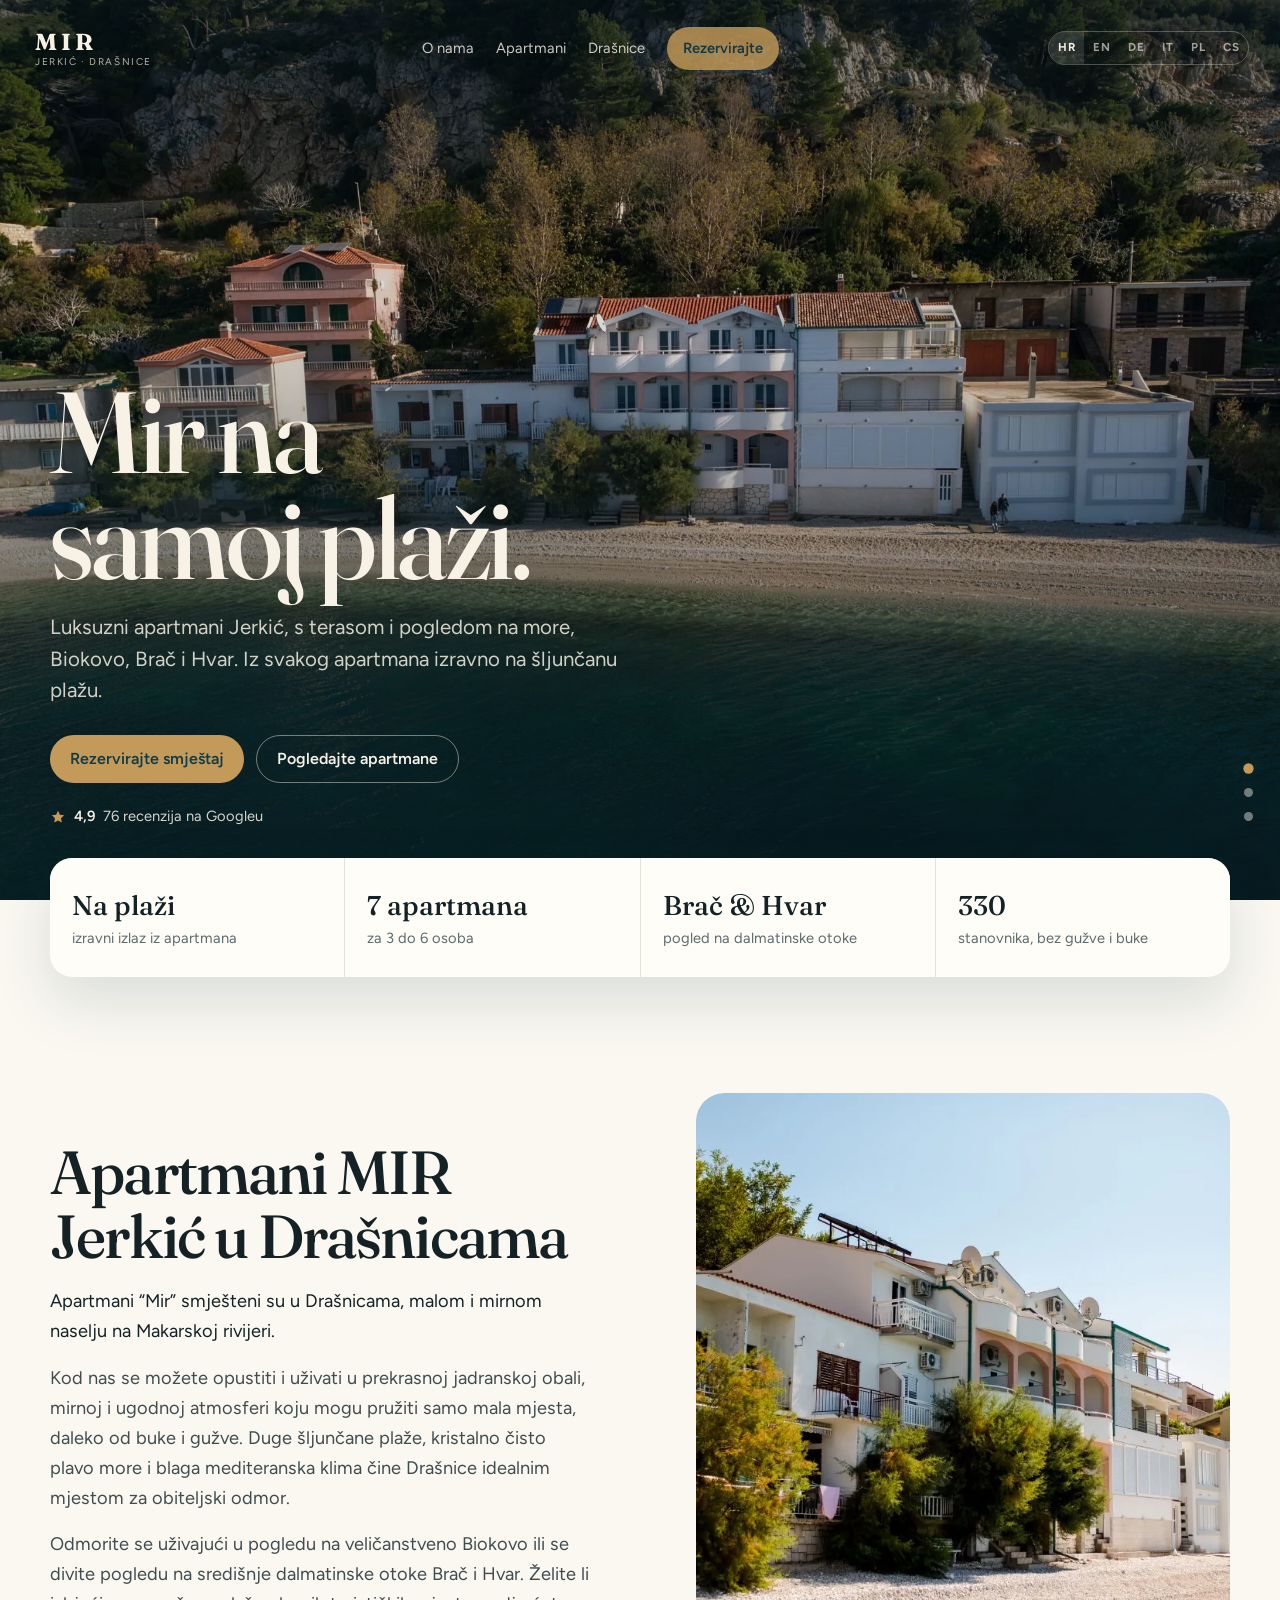
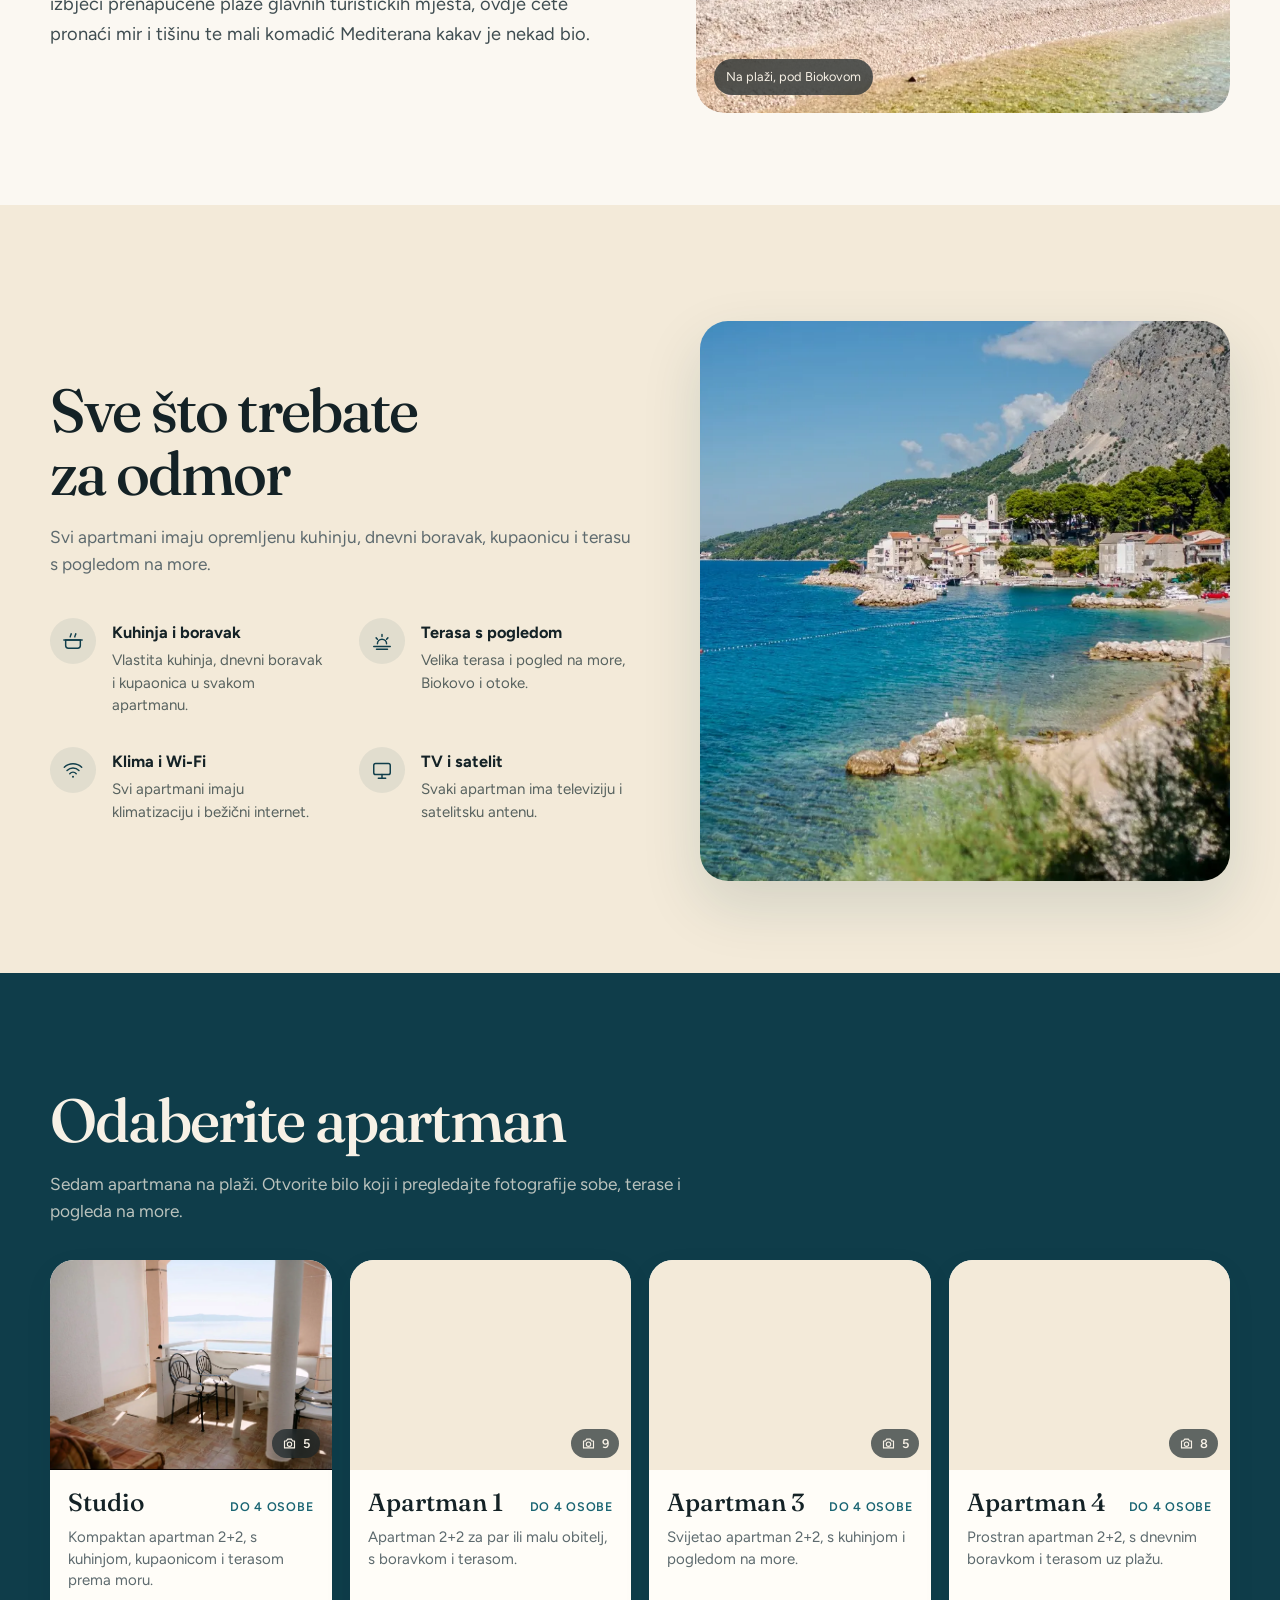
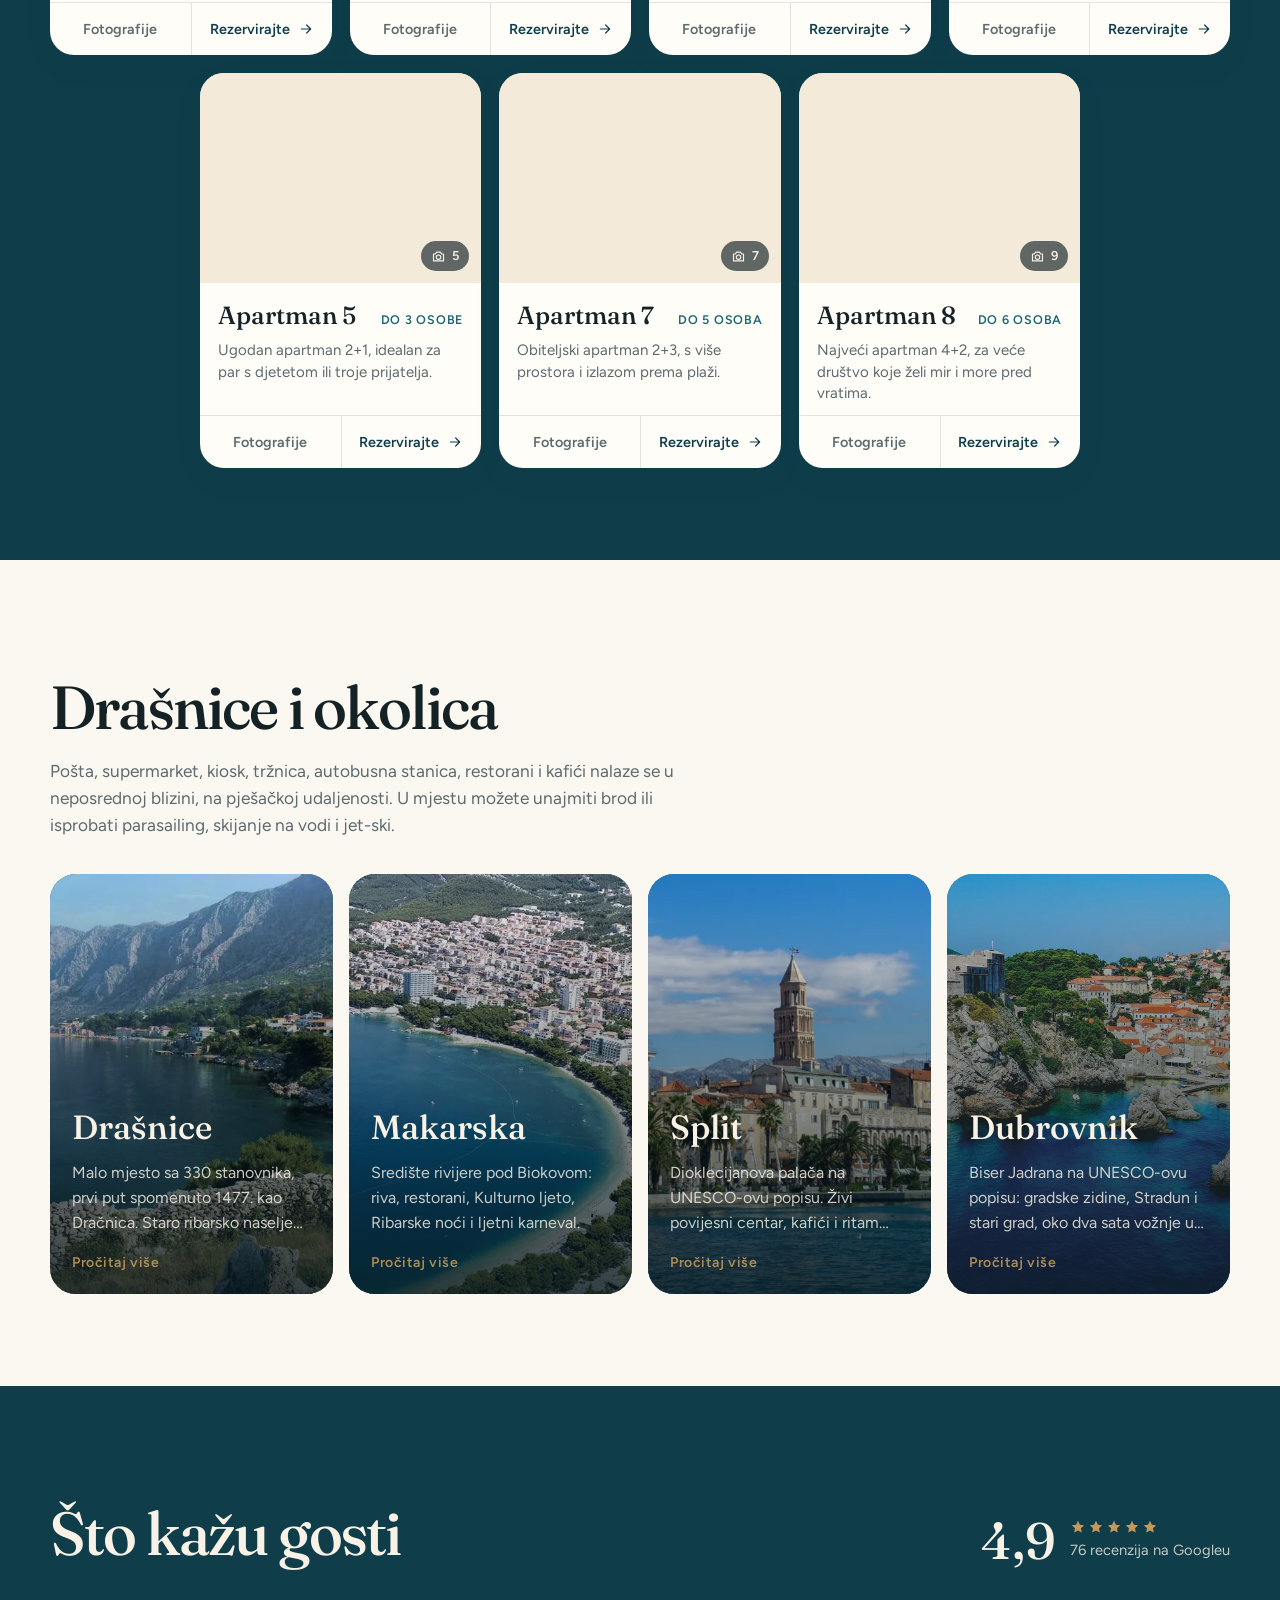
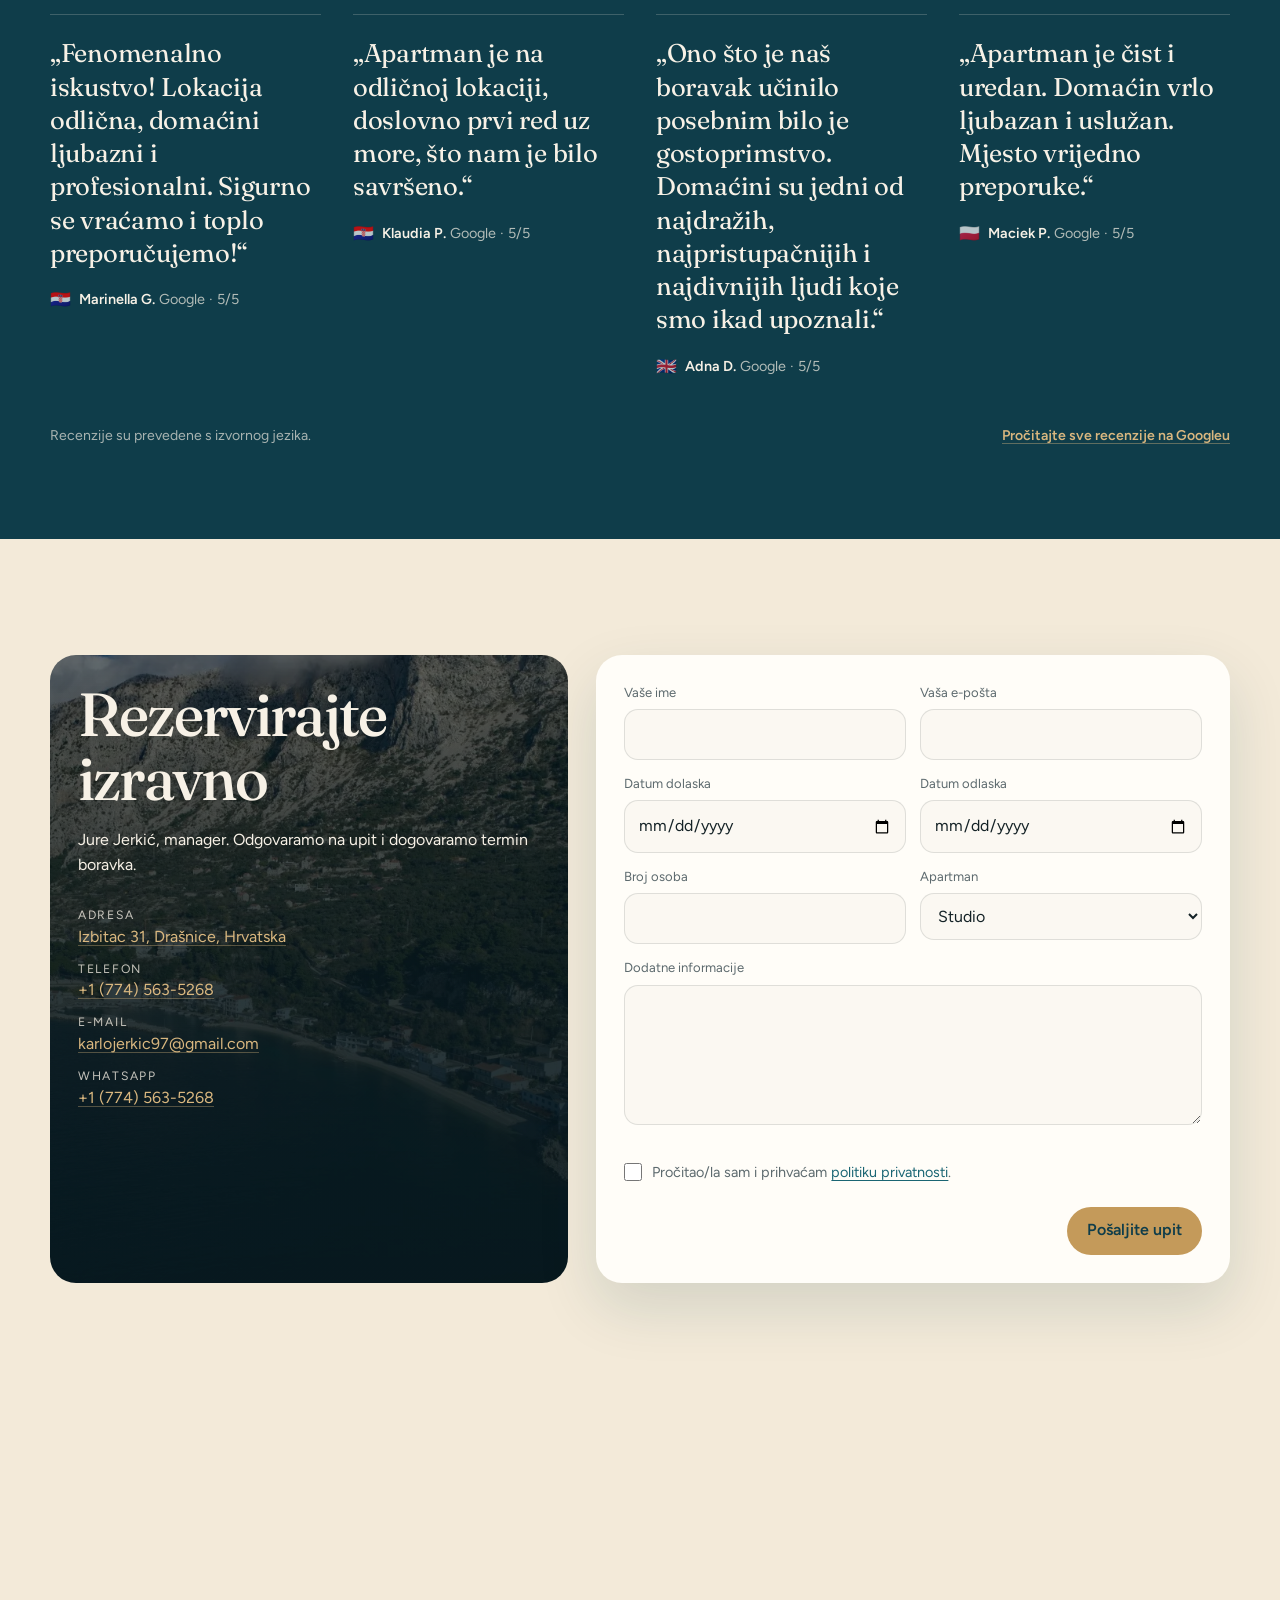
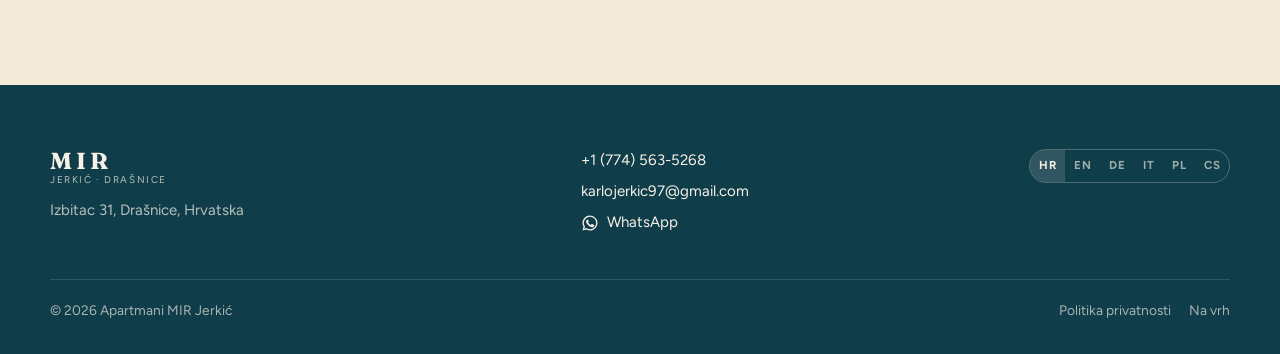
==== commit 1ba5d8b3: "Use an aerial Lovrijenac and city walls photo for Dubrovnik. Co-Authored-By: Claude Opus 5.5 <norepl" ====
--- a/index.html
+++ b/index.html
@@ -522,7 +522,7 @@
               </div>
             </button>
             <button type="button" class="place reveal" data-place="dubrovnik">
-              <img src="img/dubrovnik.webp" alt="Stari grad Dubrovnik, gradske zidine i stara luka s mora" width="800" height="600" loading="lazy" decoding="async" />
+              <img src="img/dubrovnik.webp" alt="Tvrđava Lovrijenac i gradske zidine Dubrovnika nad morem" width="800" height="600" loading="lazy" decoding="async" />
               <div class="place__shade"></div>
               <div class="place__copy">
                 <h3 data-i18n="place.k.title">Dubrovnik</h3>
@@ -730,6 +730,6 @@
       </div>
     </div>
 
-    <script src="js/app.js?v=20261119e"></script>
+    <script src="js/app.js?v=20261119f"></script>
   </body>
 </html>
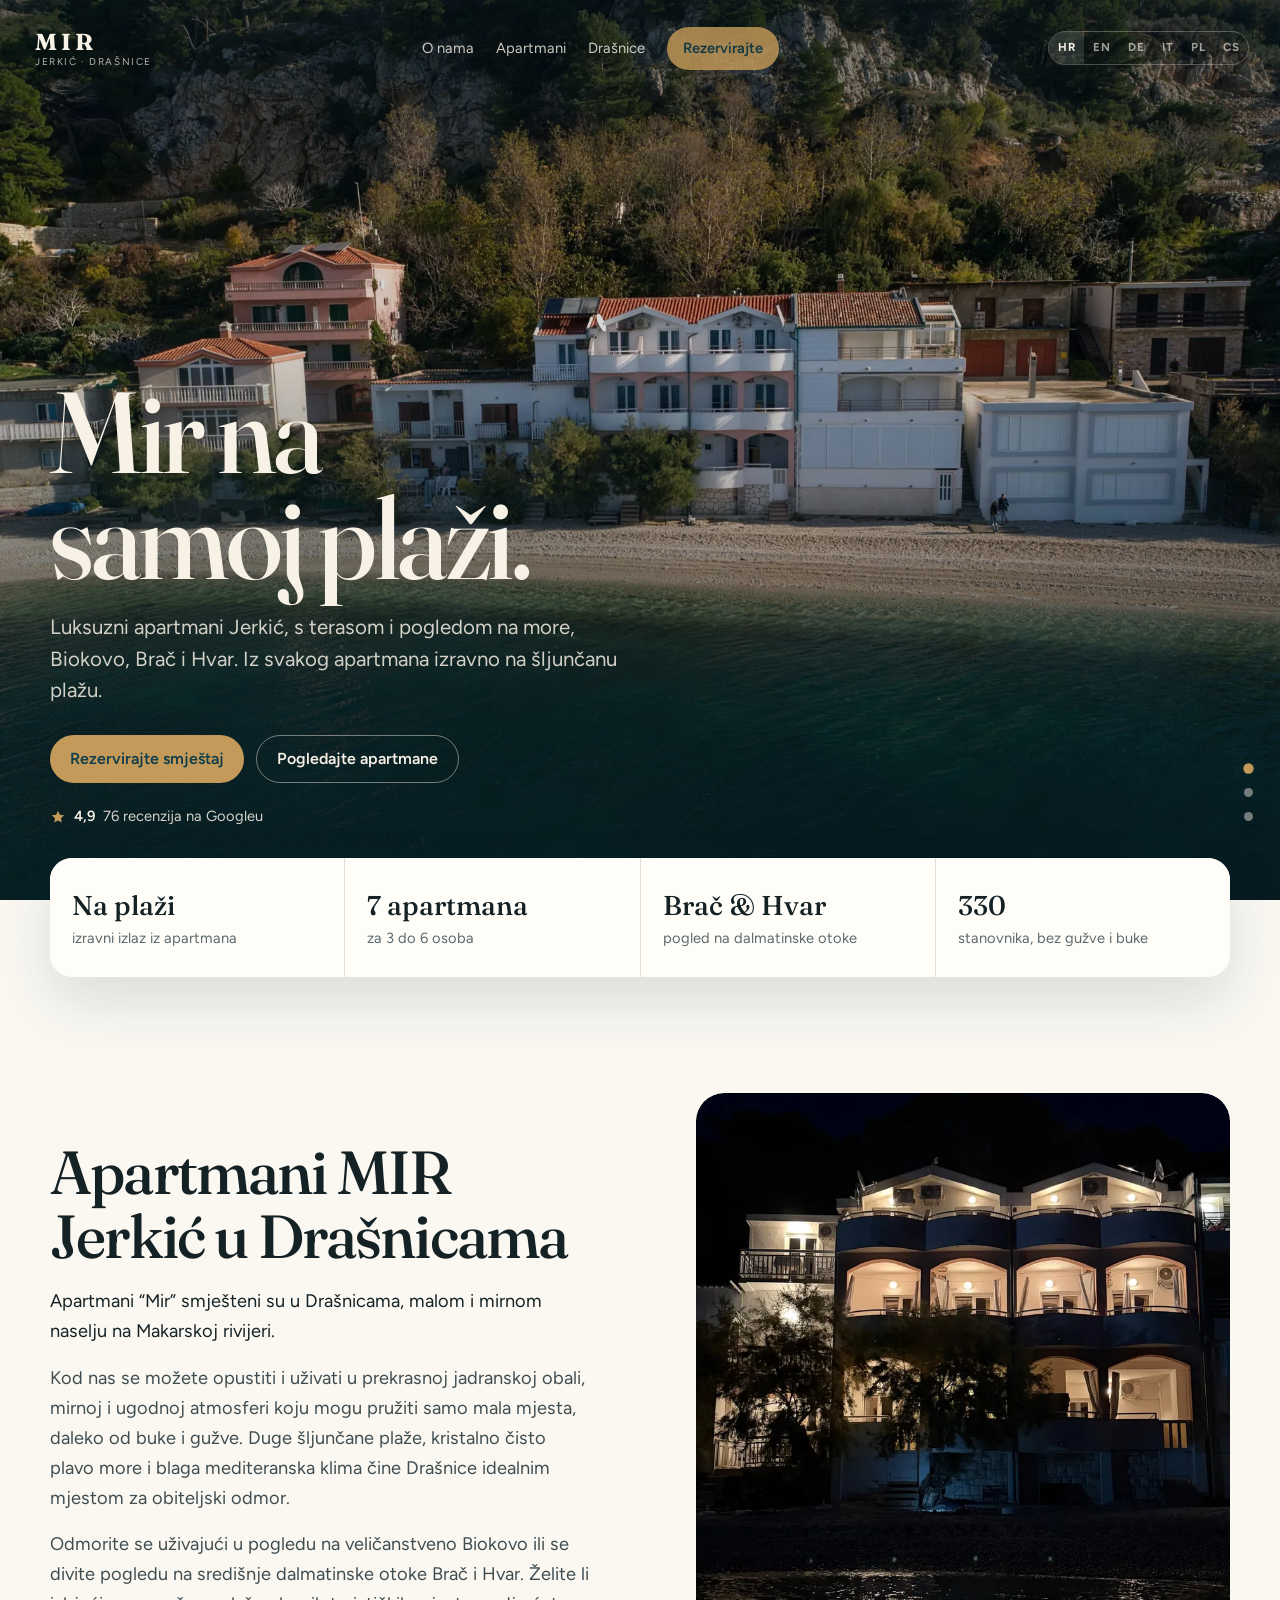
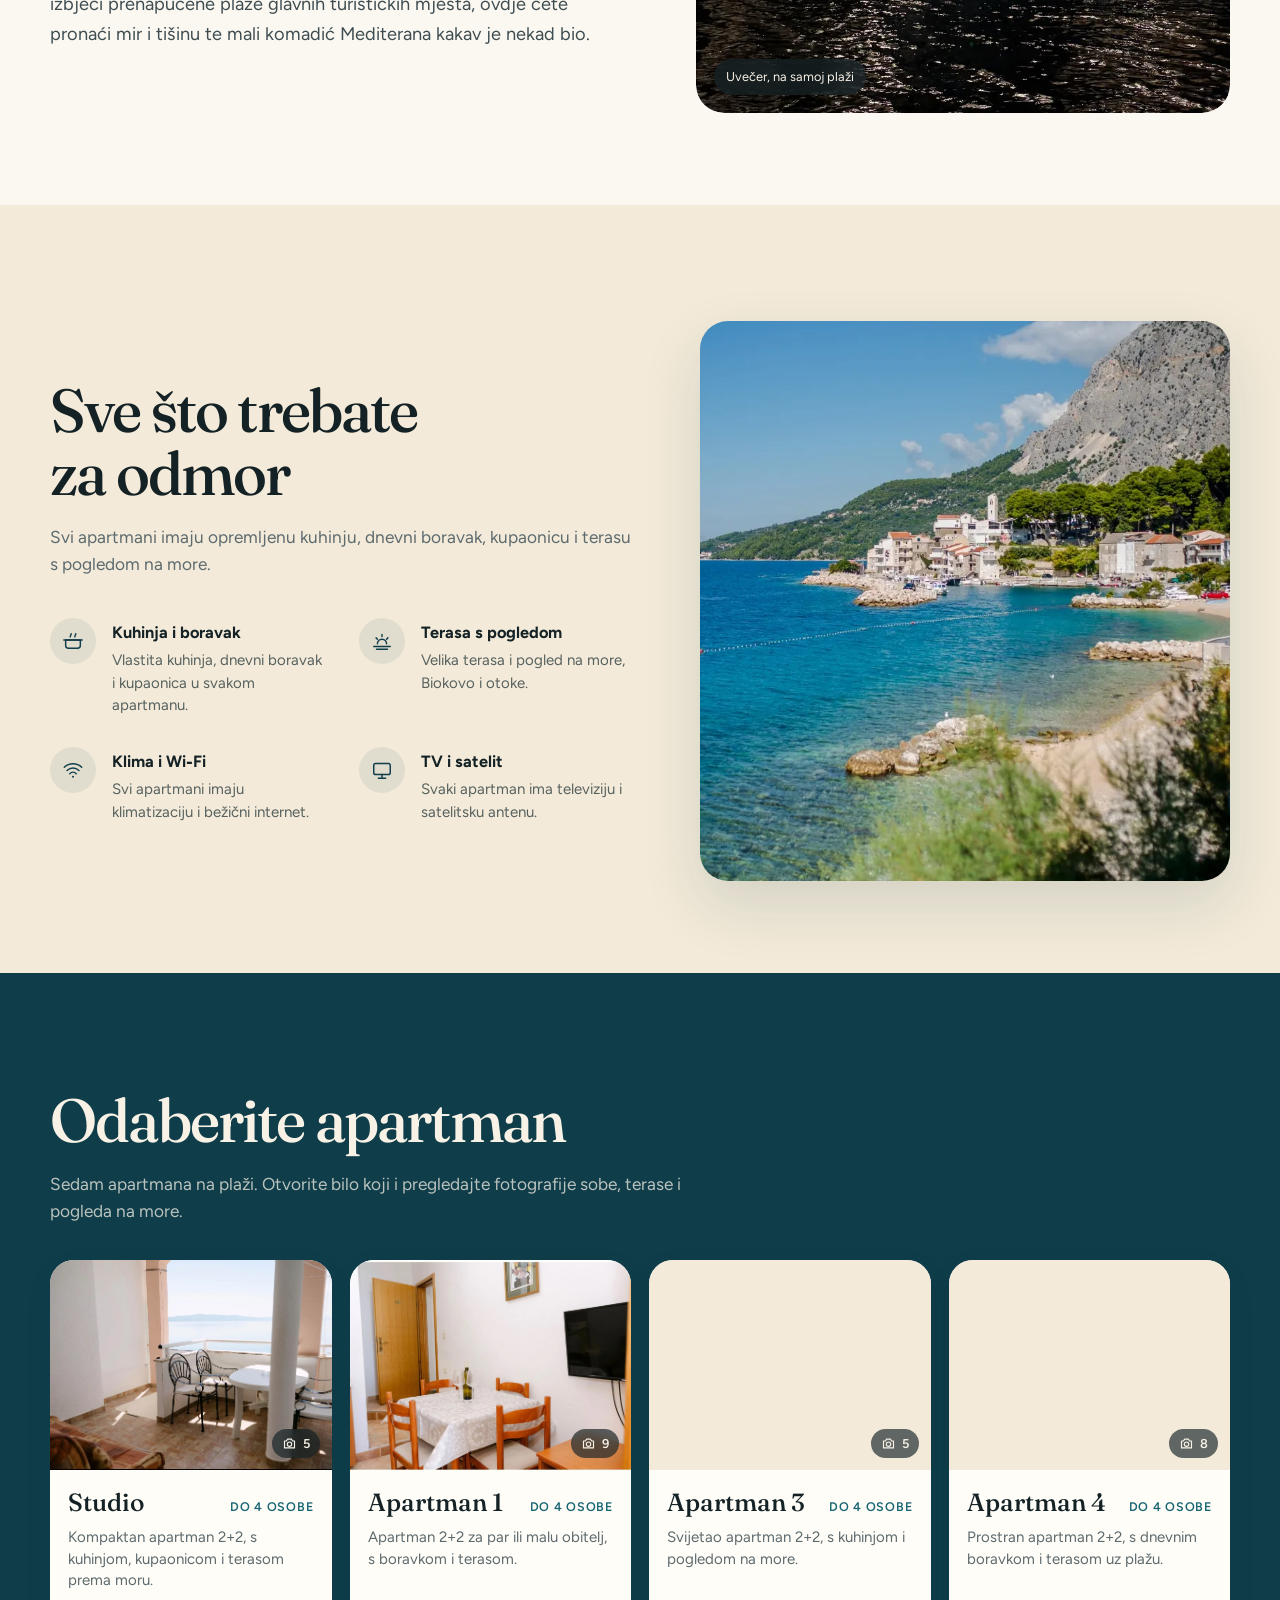
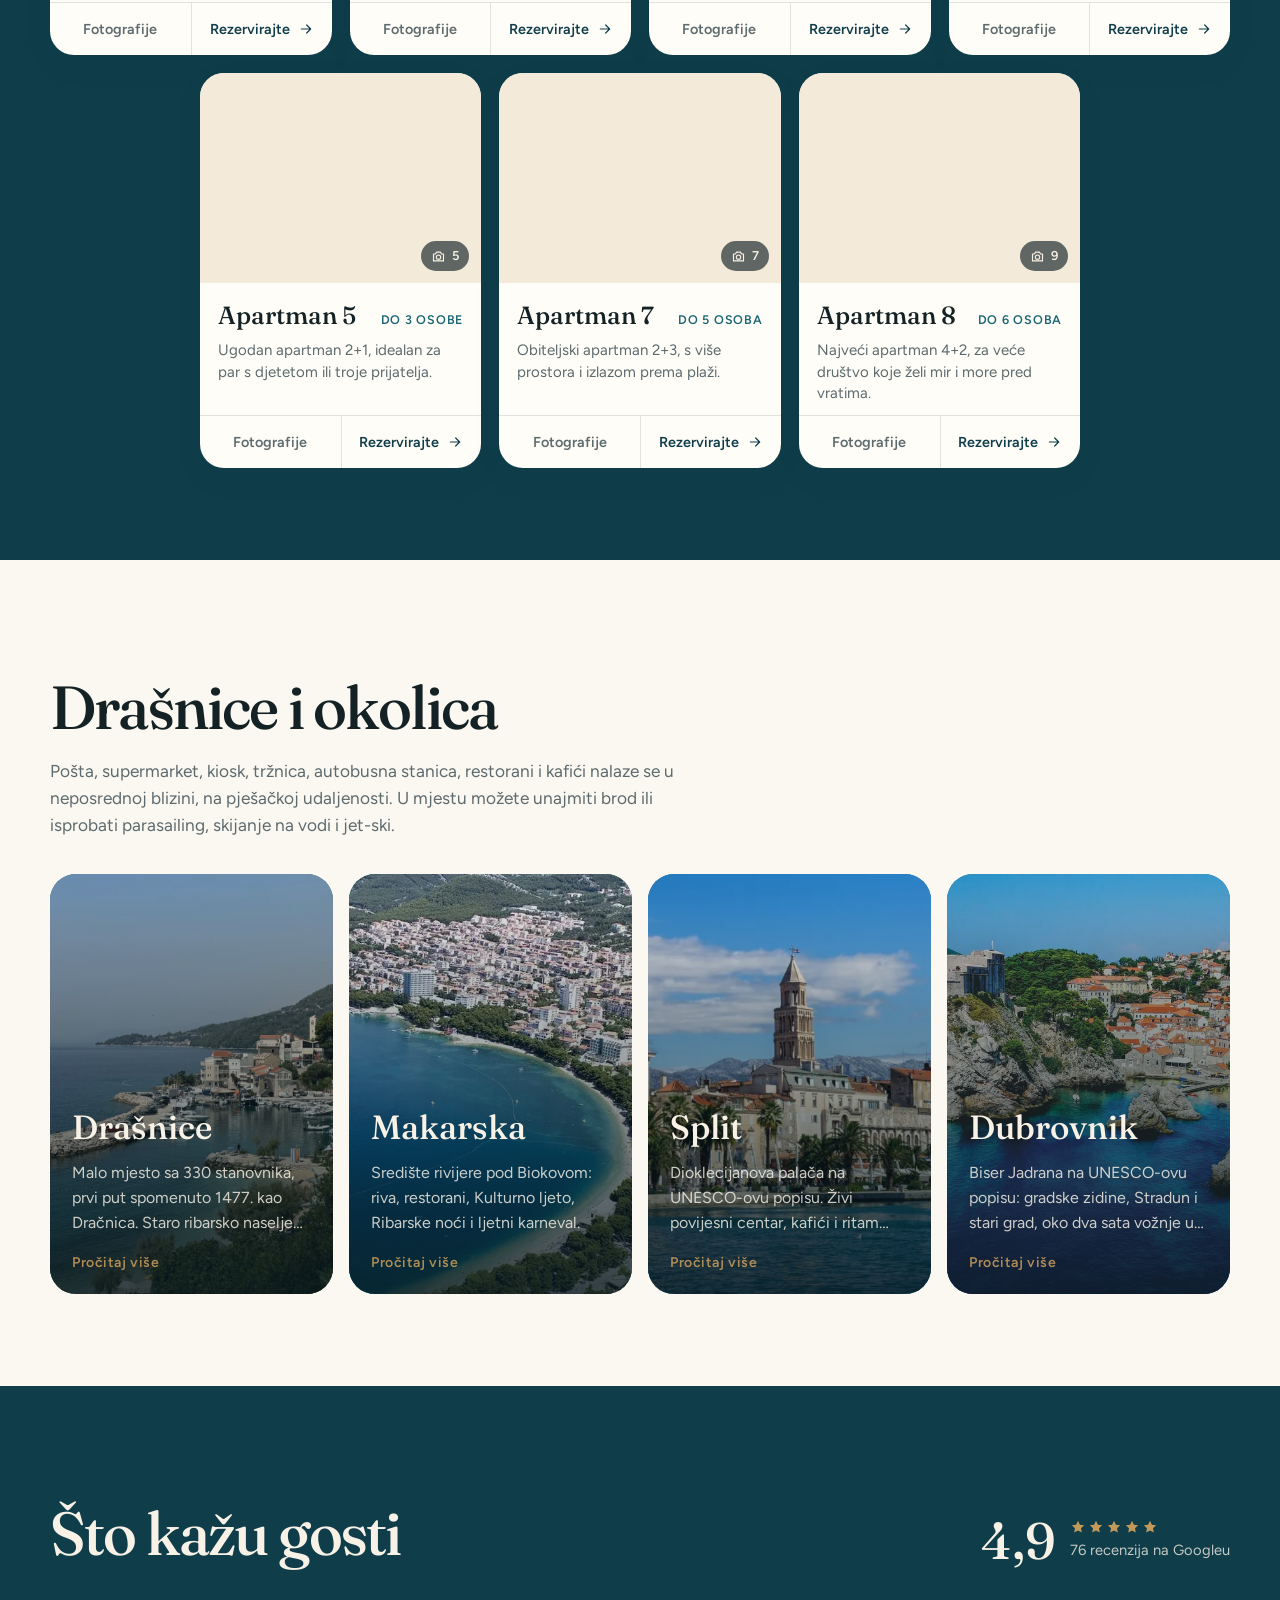
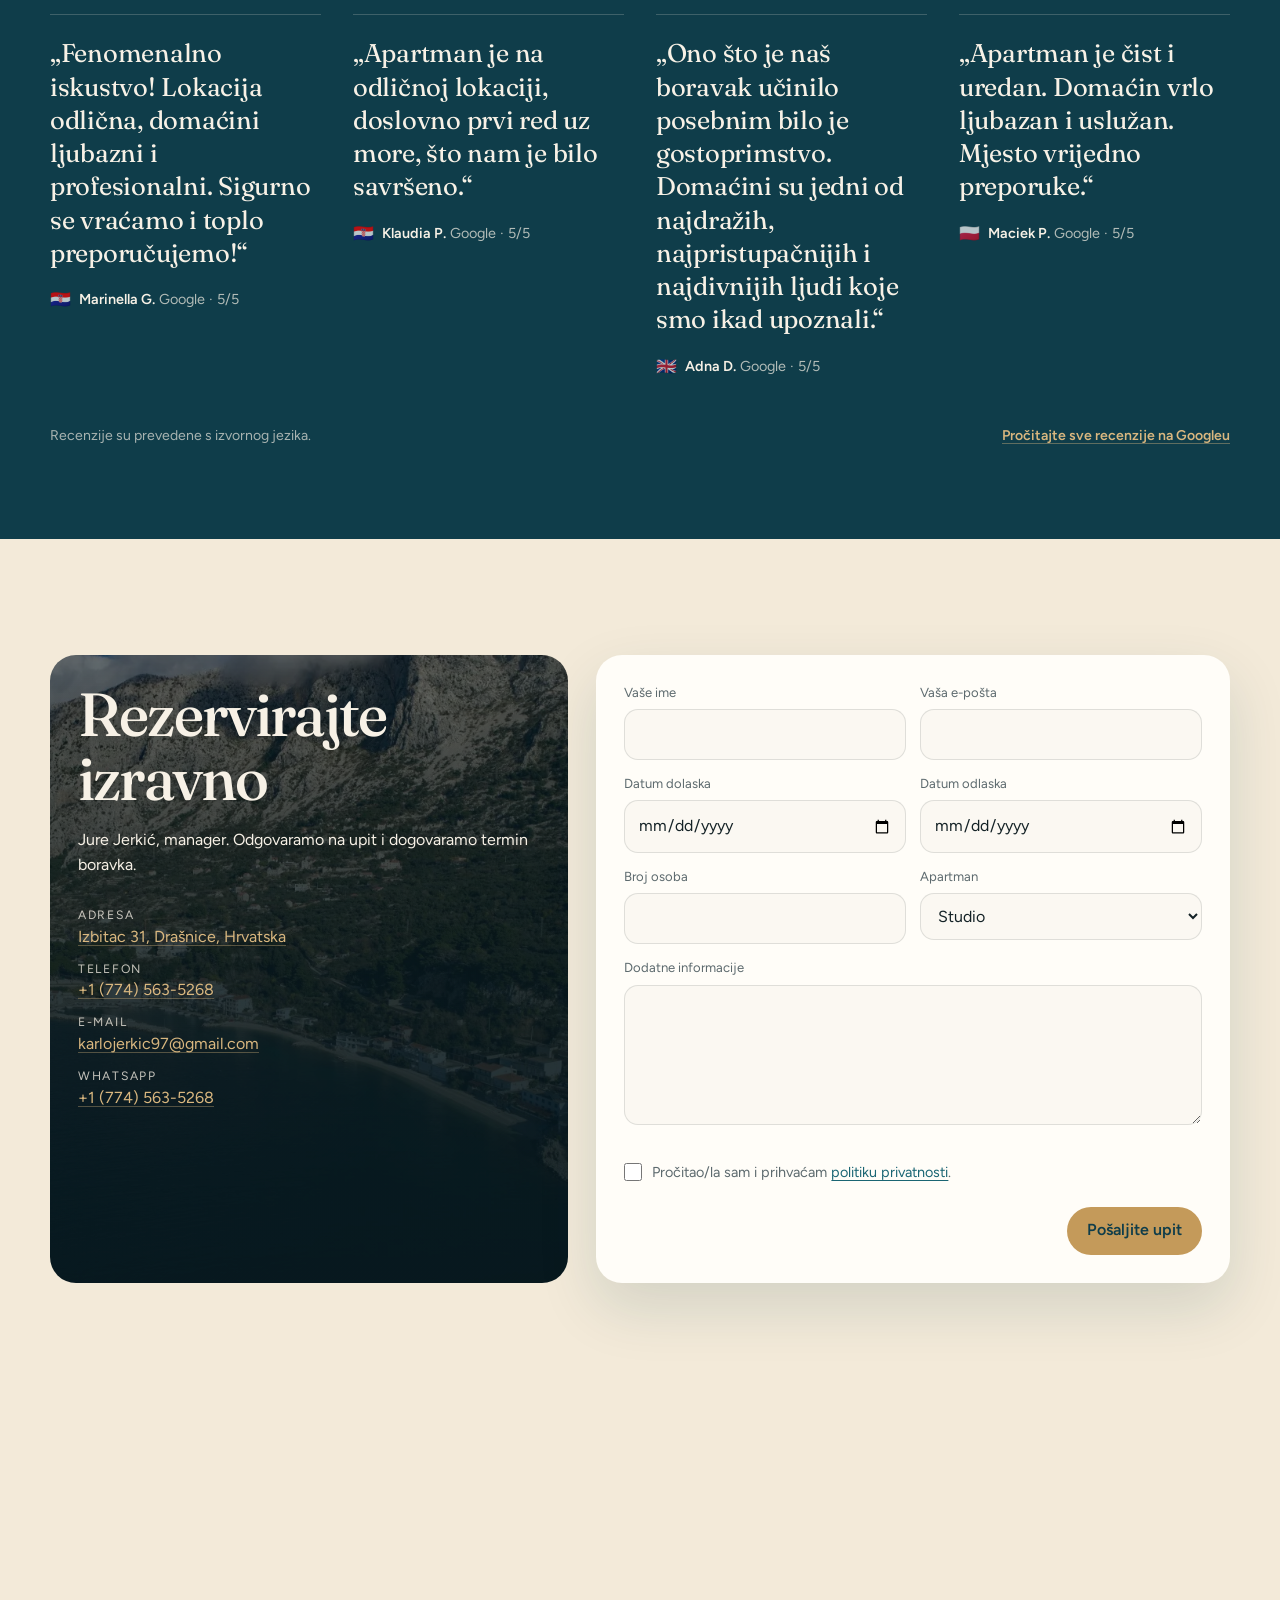
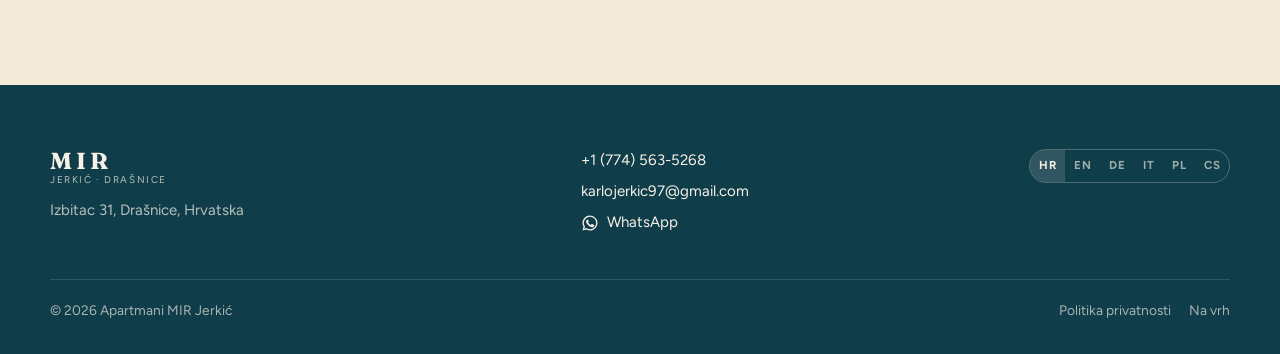
==== commit c53654f8: "Use the owner's night house photo in About and the harbour photo for Drasnice. Co-Authored-By: Claud" ====
--- a/index.html
+++ b/index.html
@@ -288,14 +288,14 @@
           </div>
           <figure class="photo">
             <img
-              src="img/DSC_5931.webp"
-              alt="Apartmani MIR Jerkić uz šljunčanu plažu u Drašnicama"
-              width="1200"
-              height="801"
+              src="img/kuca-noc.webp"
+              alt="Apartmani MIR Jerkić uvečer, osvijetljeni na samoj plaži u Drašnicama"
+              width="900"
+              height="975"
               loading="lazy"
               decoding="async"
             />
-            <figcaption data-i18n="about.cap">Na plaži, pod Biokovom</figcaption>
+            <figcaption data-i18n="about.cap">Uvečer, na samoj plaži</figcaption>
           </figure>
         </div>
       </section>
@@ -489,7 +489,7 @@
           </p>
           <div class="places">
             <button type="button" class="place reveal" data-place="drasnice">
-              <img src="img/drasnice.webp" alt="Drašnice na Makarskoj rivijeri, mjesto apartmana MIR" width="800" height="600" loading="lazy" decoding="async" />
+              <img src="img/drasnice-luka.webp" alt="Luka i plaža u Drašnicama na Makarskoj rivijeri" width="768" height="960" loading="lazy" decoding="async" />
               <div class="place__shade"></div>
               <div class="place__copy">
                 <h3 data-i18n="place.d.title">Drašnice</h3>
@@ -730,6 +730,6 @@
       </div>
     </div>
 
-    <script src="js/app.js?v=20261119f"></script>
+    <script src="js/app.js?v=20261119g"></script>
   </body>
 </html>
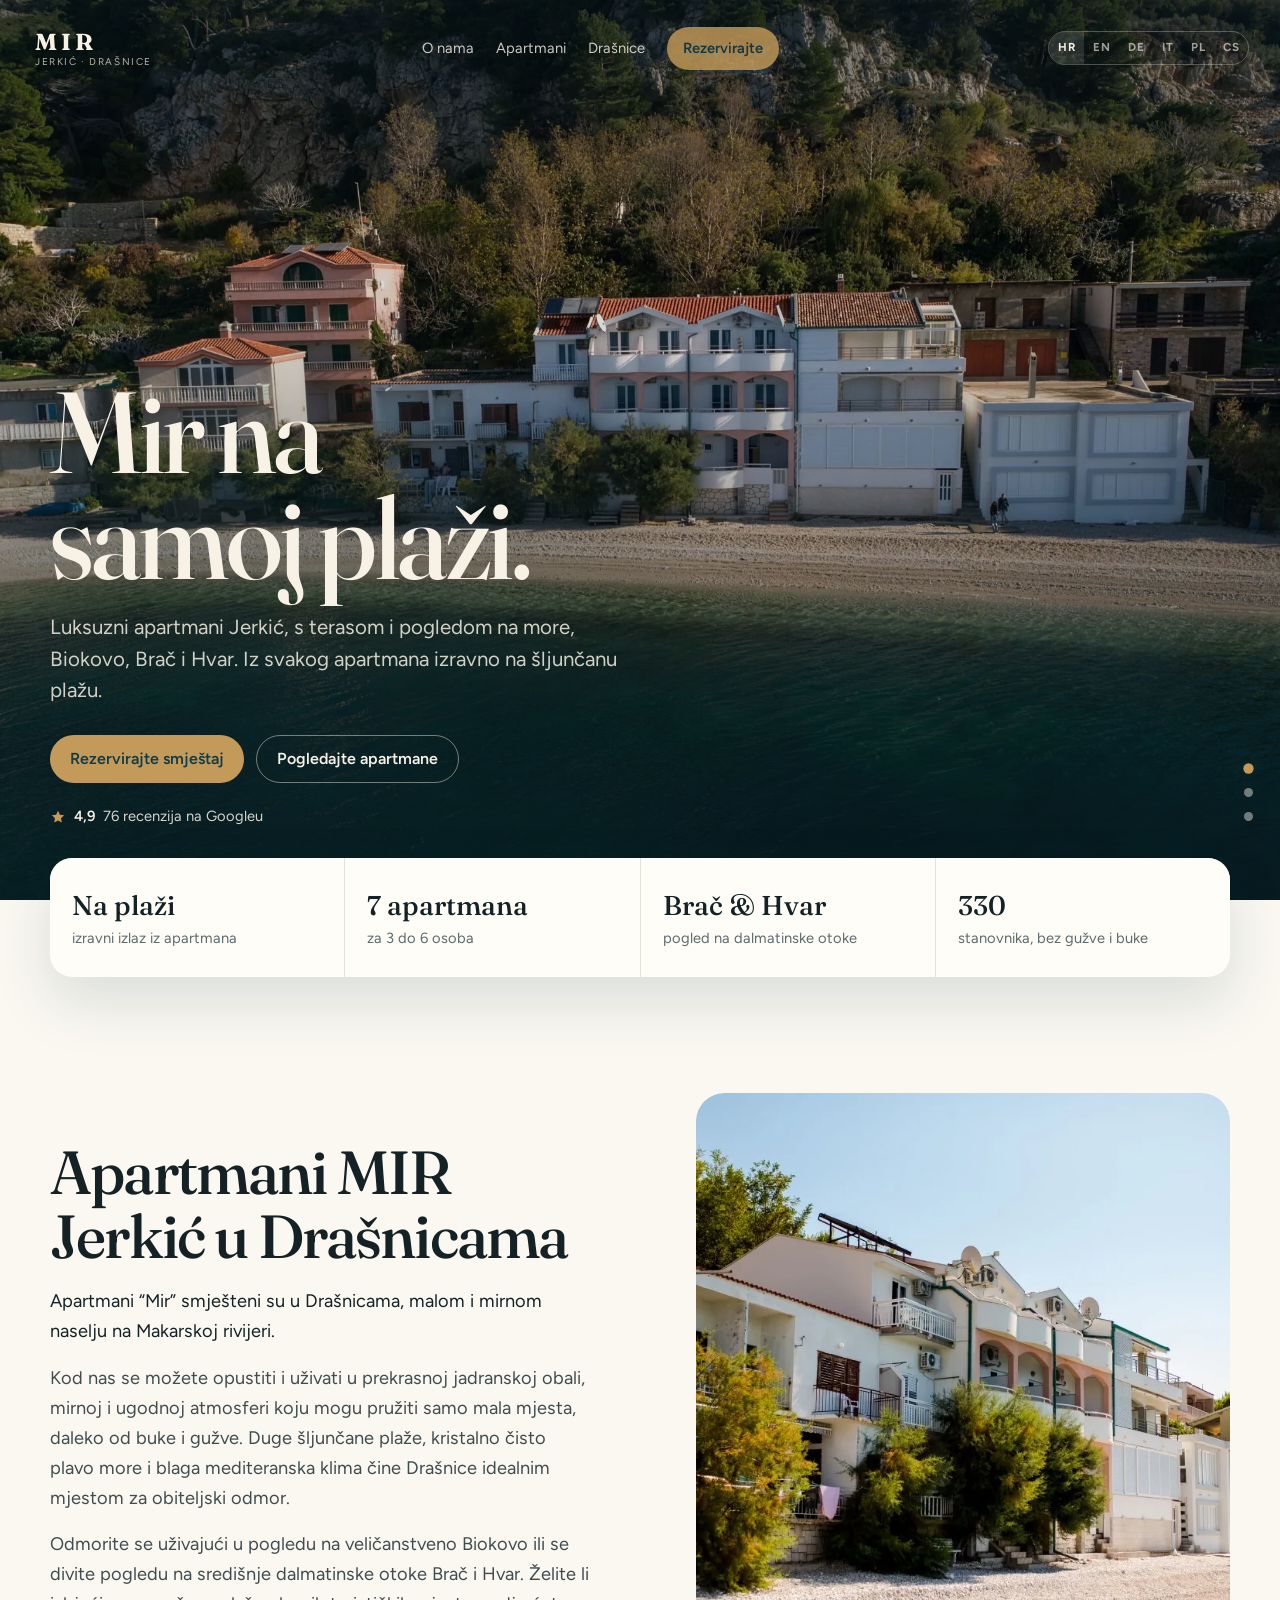
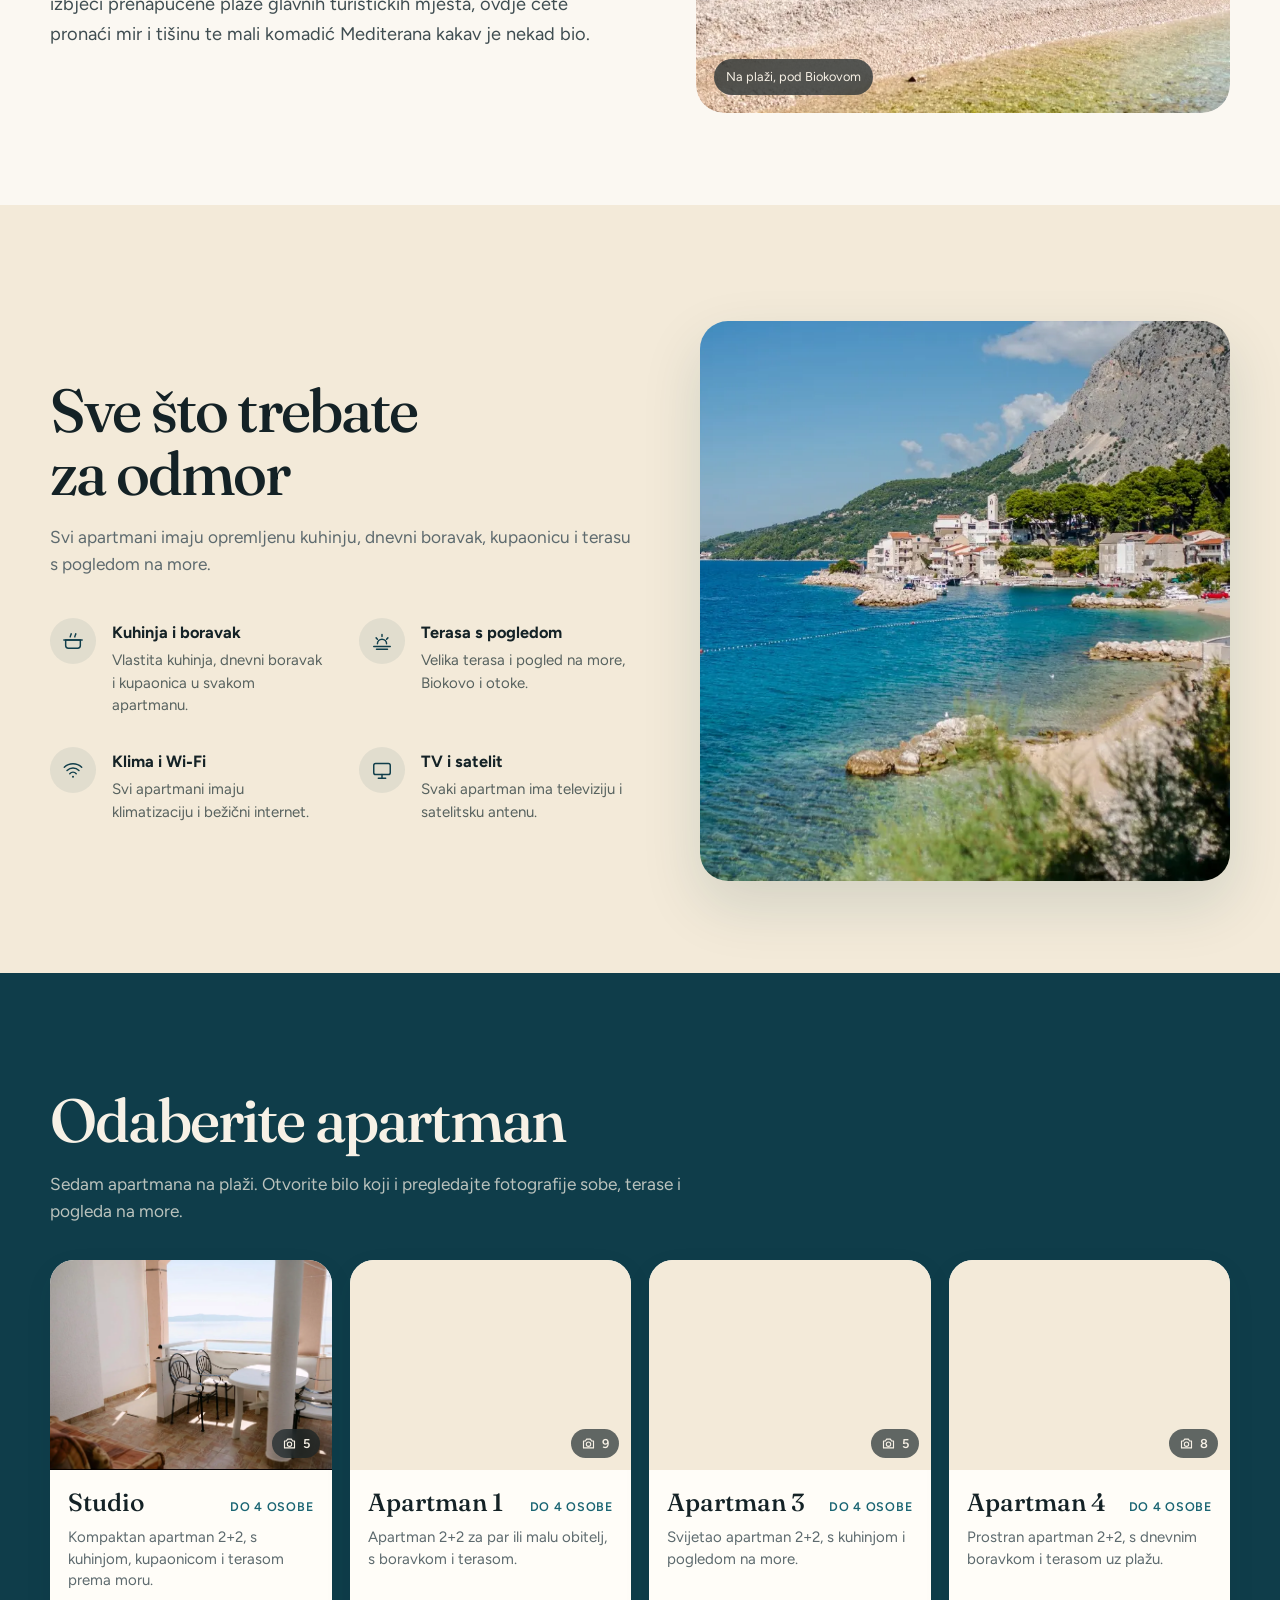
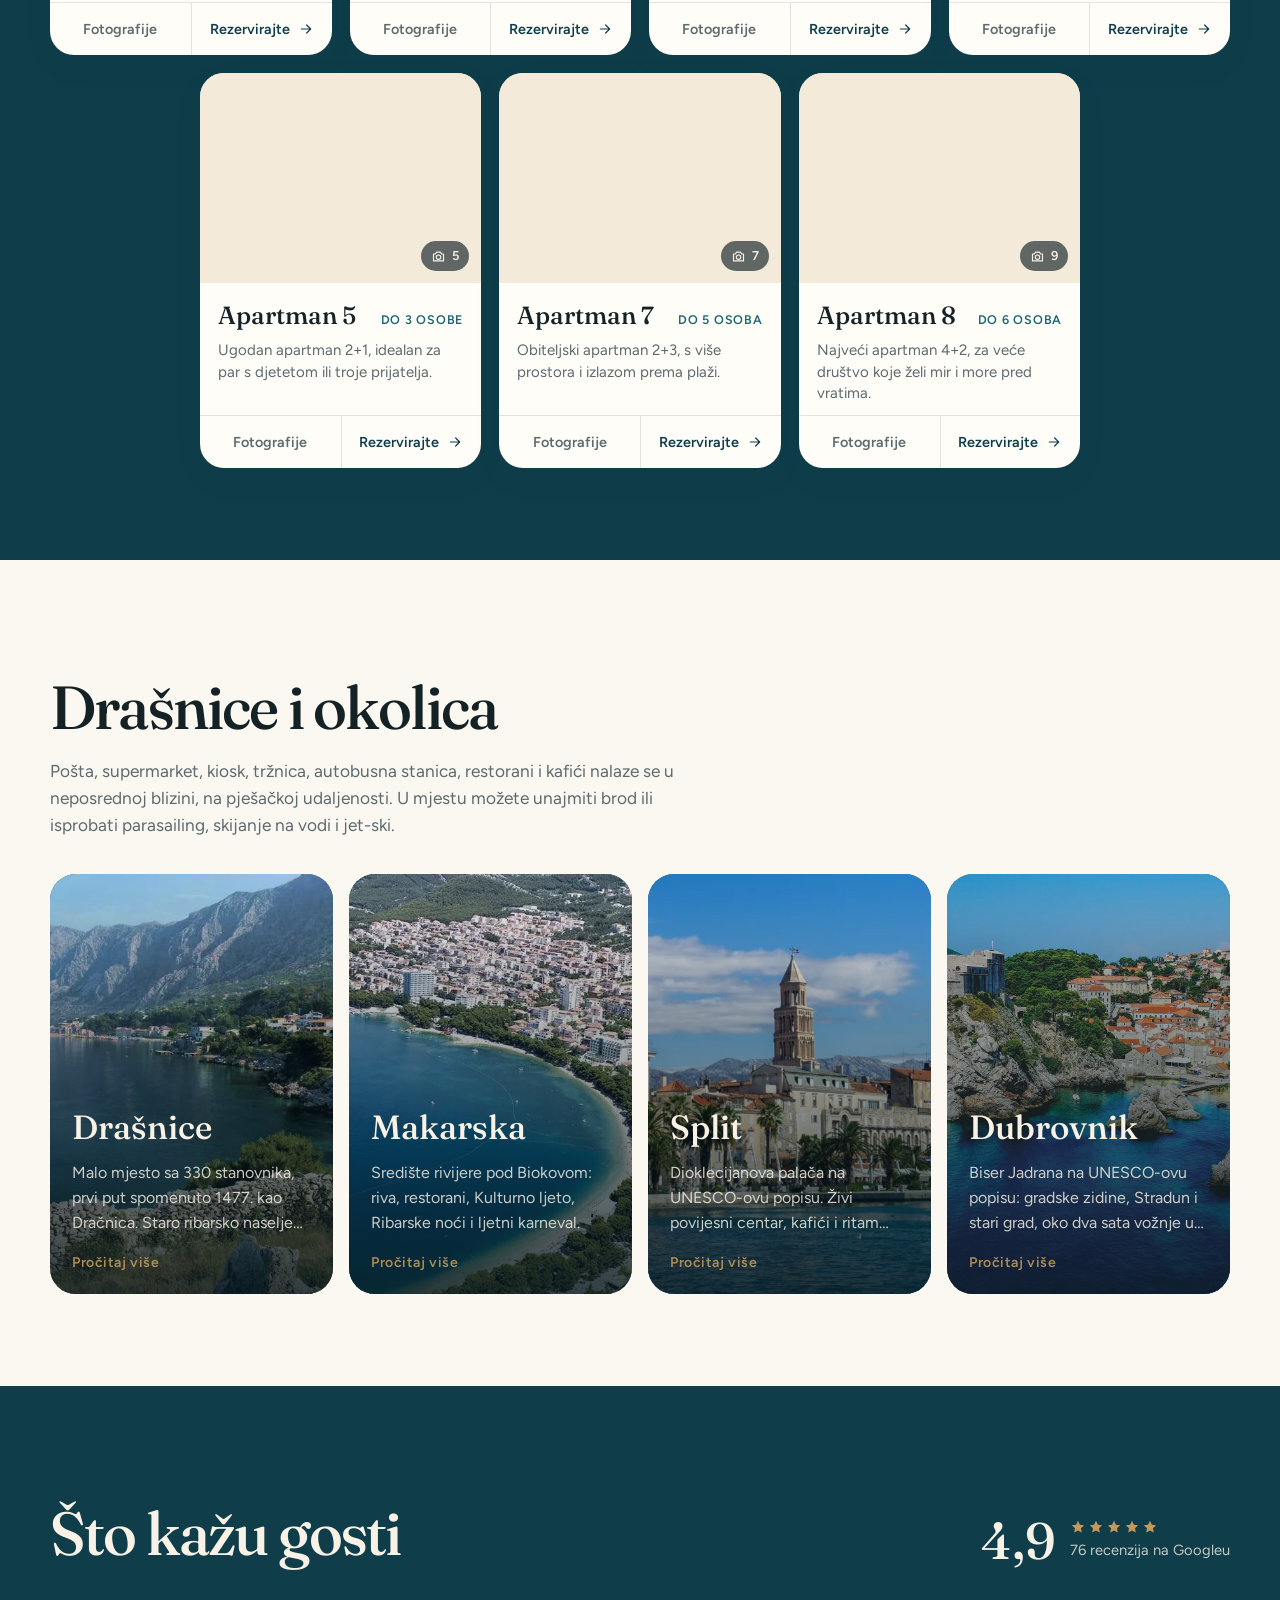
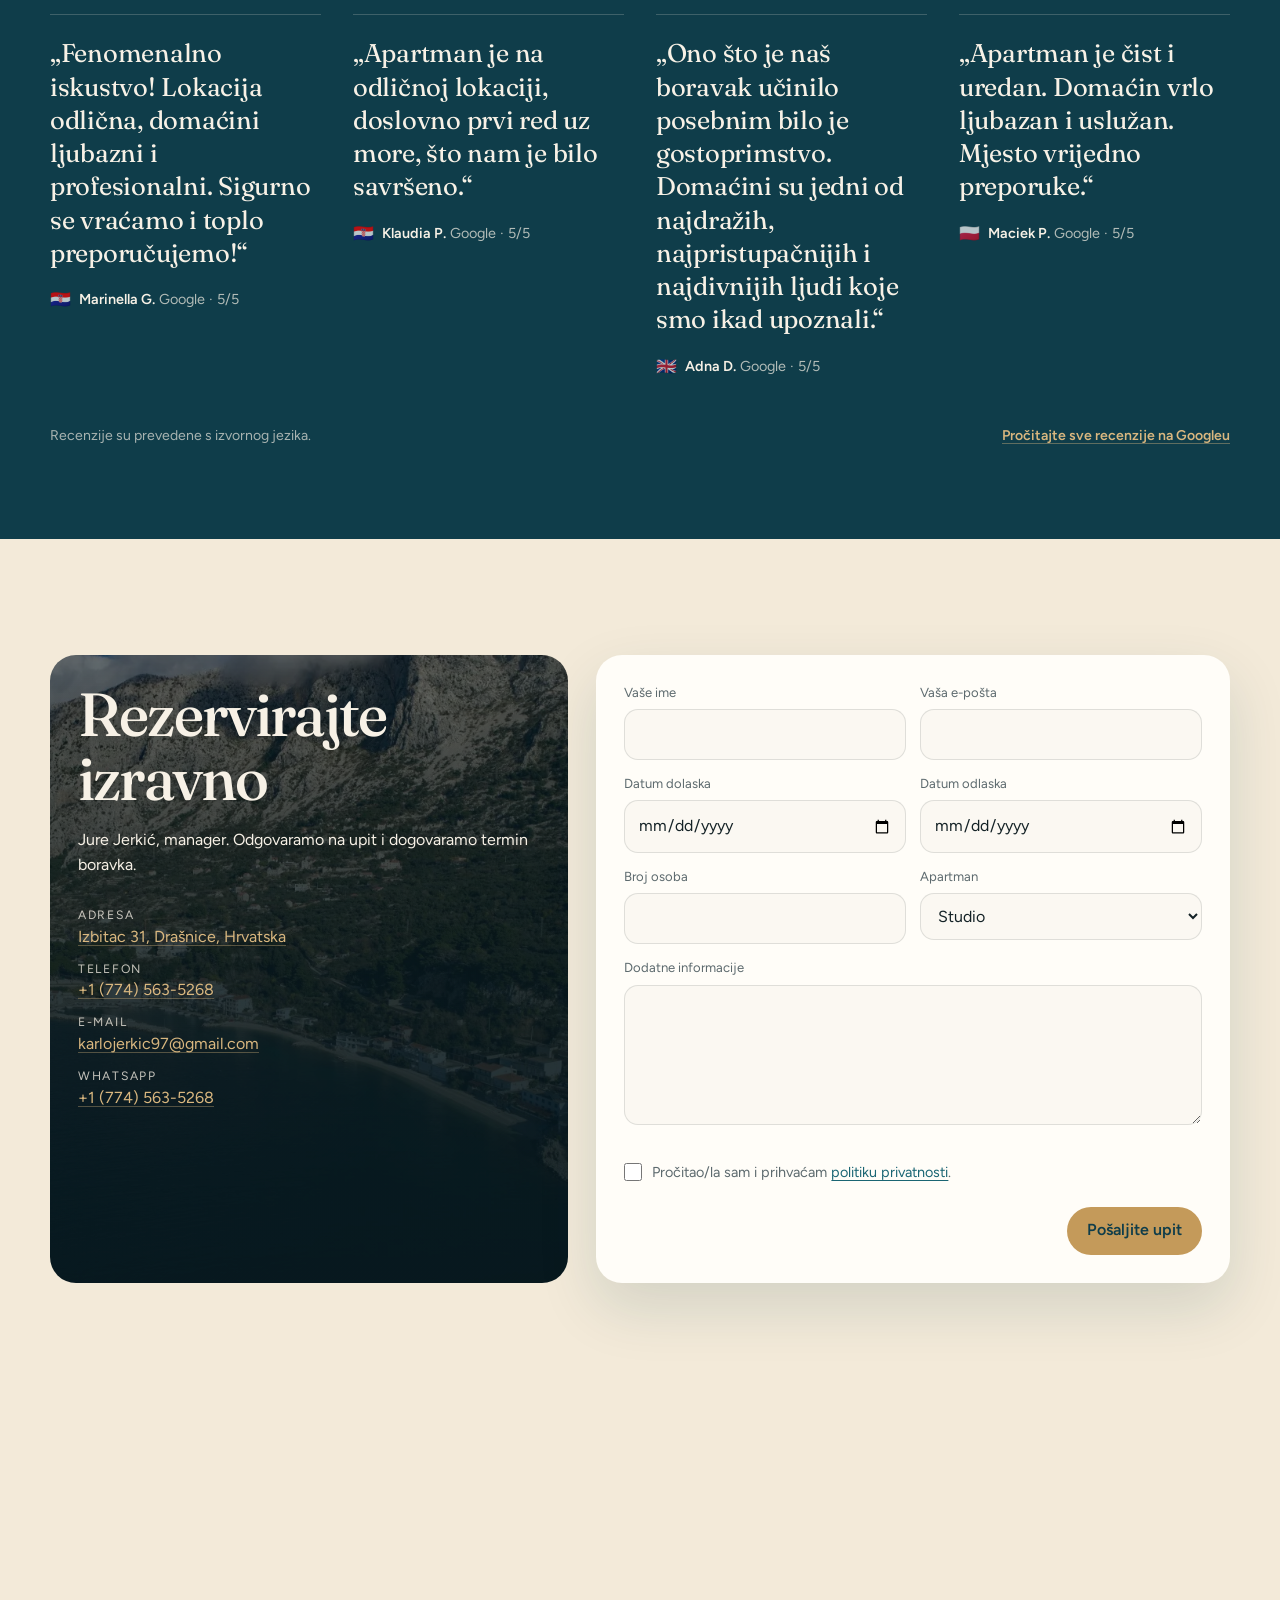
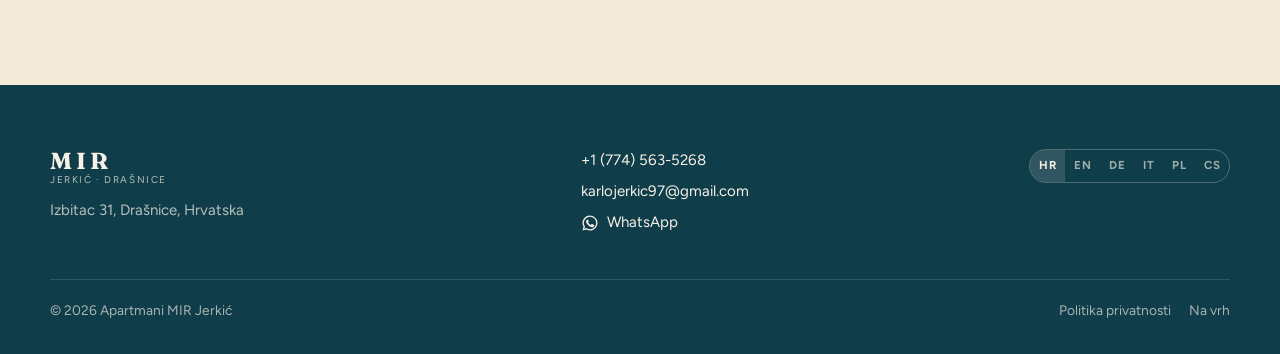
==== commit b2a2e758: "Revert the owner's night and harbour photos. Co-Authored-By: Claude Opus 5.5 <noreply@anthropic.com>" ====
--- a/index.html
+++ b/index.html
@@ -288,14 +288,14 @@
           </div>
           <figure class="photo">
             <img
-              src="img/kuca-noc.webp"
-              alt="Apartmani MIR Jerkić uvečer, osvijetljeni na samoj plaži u Drašnicama"
-              width="900"
-              height="975"
+              src="img/DSC_5931.webp"
+              alt="Apartmani MIR Jerkić uz šljunčanu plažu u Drašnicama"
+              width="1200"
+              height="801"
               loading="lazy"
               decoding="async"
             />
-            <figcaption data-i18n="about.cap">Uvečer, na samoj plaži</figcaption>
+            <figcaption data-i18n="about.cap">Na plaži, pod Biokovom</figcaption>
           </figure>
         </div>
       </section>
@@ -489,7 +489,7 @@
           </p>
           <div class="places">
             <button type="button" class="place reveal" data-place="drasnice">
-              <img src="img/drasnice-luka.webp" alt="Luka i plaža u Drašnicama na Makarskoj rivijeri" width="768" height="960" loading="lazy" decoding="async" />
+              <img src="img/drasnice.webp" alt="Drašnice na Makarskoj rivijeri, mjesto apartmana MIR" width="800" height="600" loading="lazy" decoding="async" />
               <div class="place__shade"></div>
               <div class="place__copy">
                 <h3 data-i18n="place.d.title">Drašnice</h3>
@@ -730,6 +730,6 @@
       </div>
     </div>
 
-    <script src="js/app.js?v=20261119g"></script>
+    <script src="js/app.js?v=20261119f"></script>
   </body>
 </html>
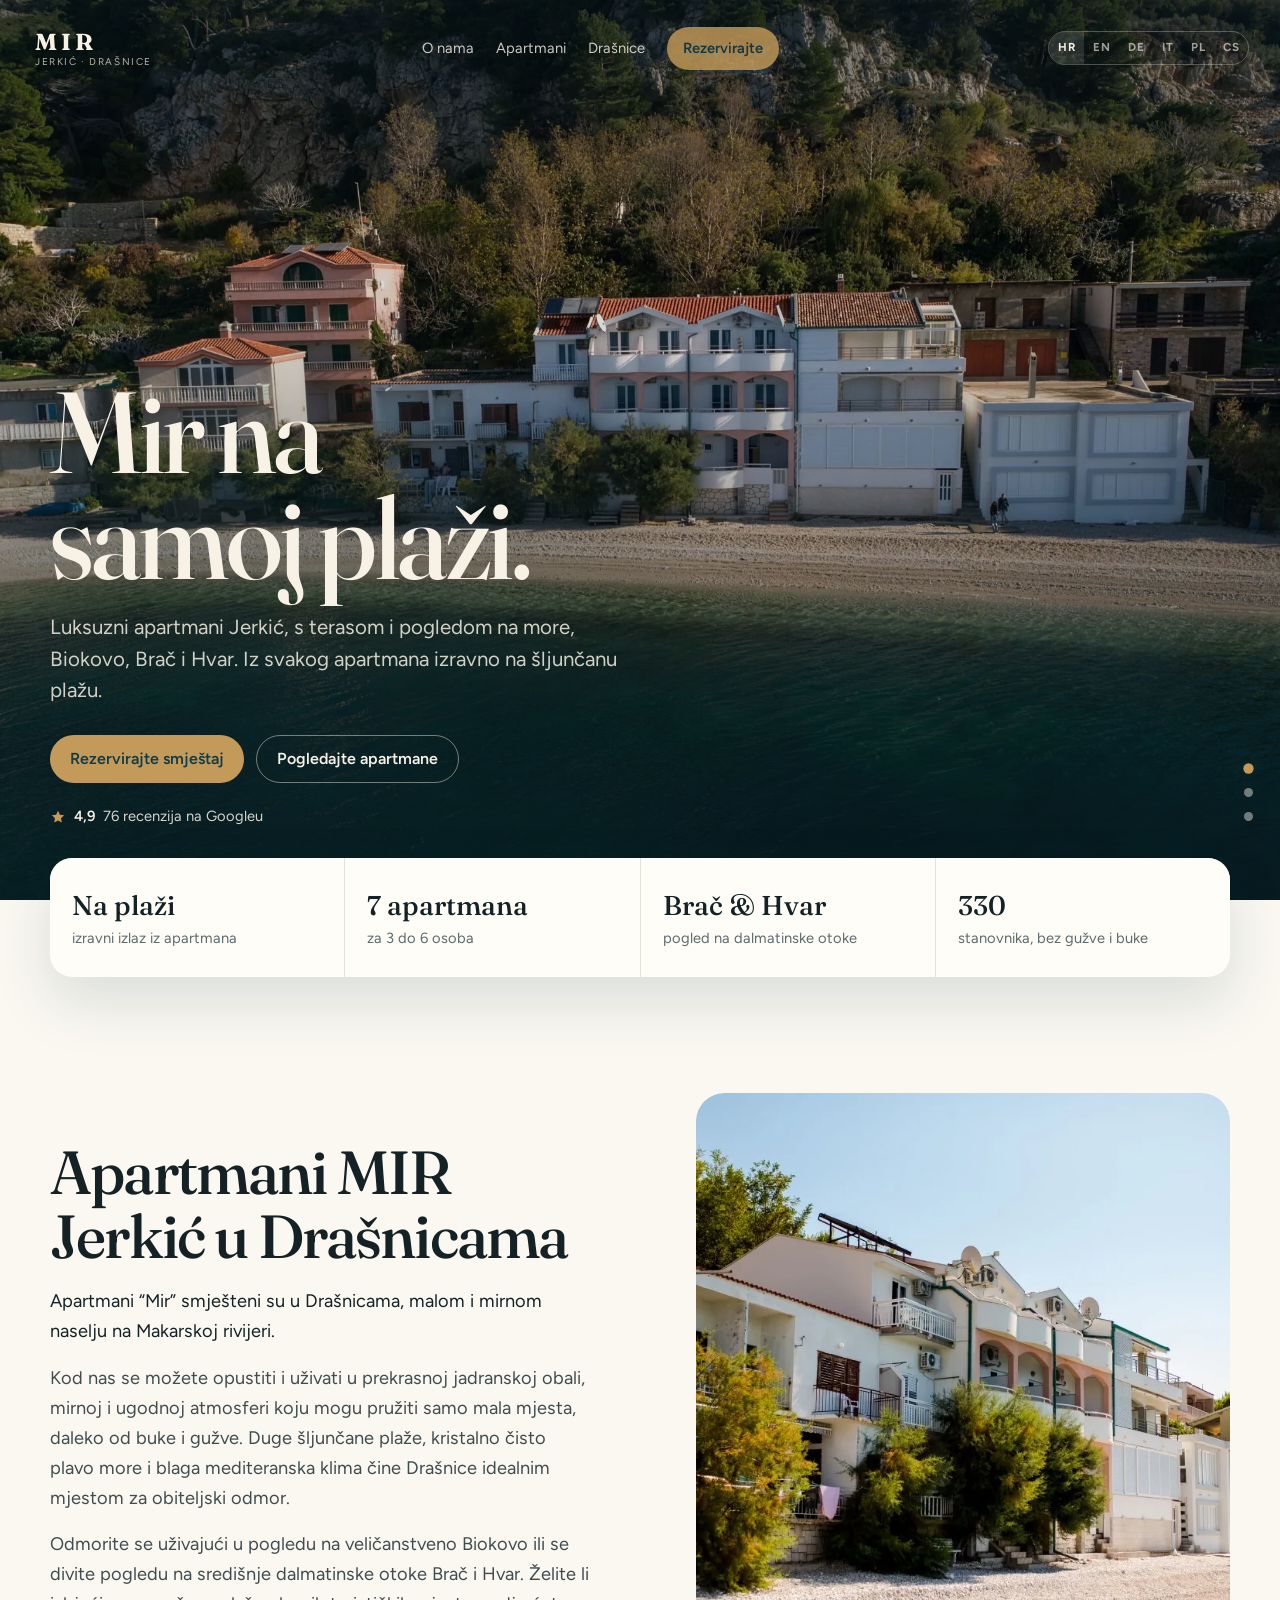
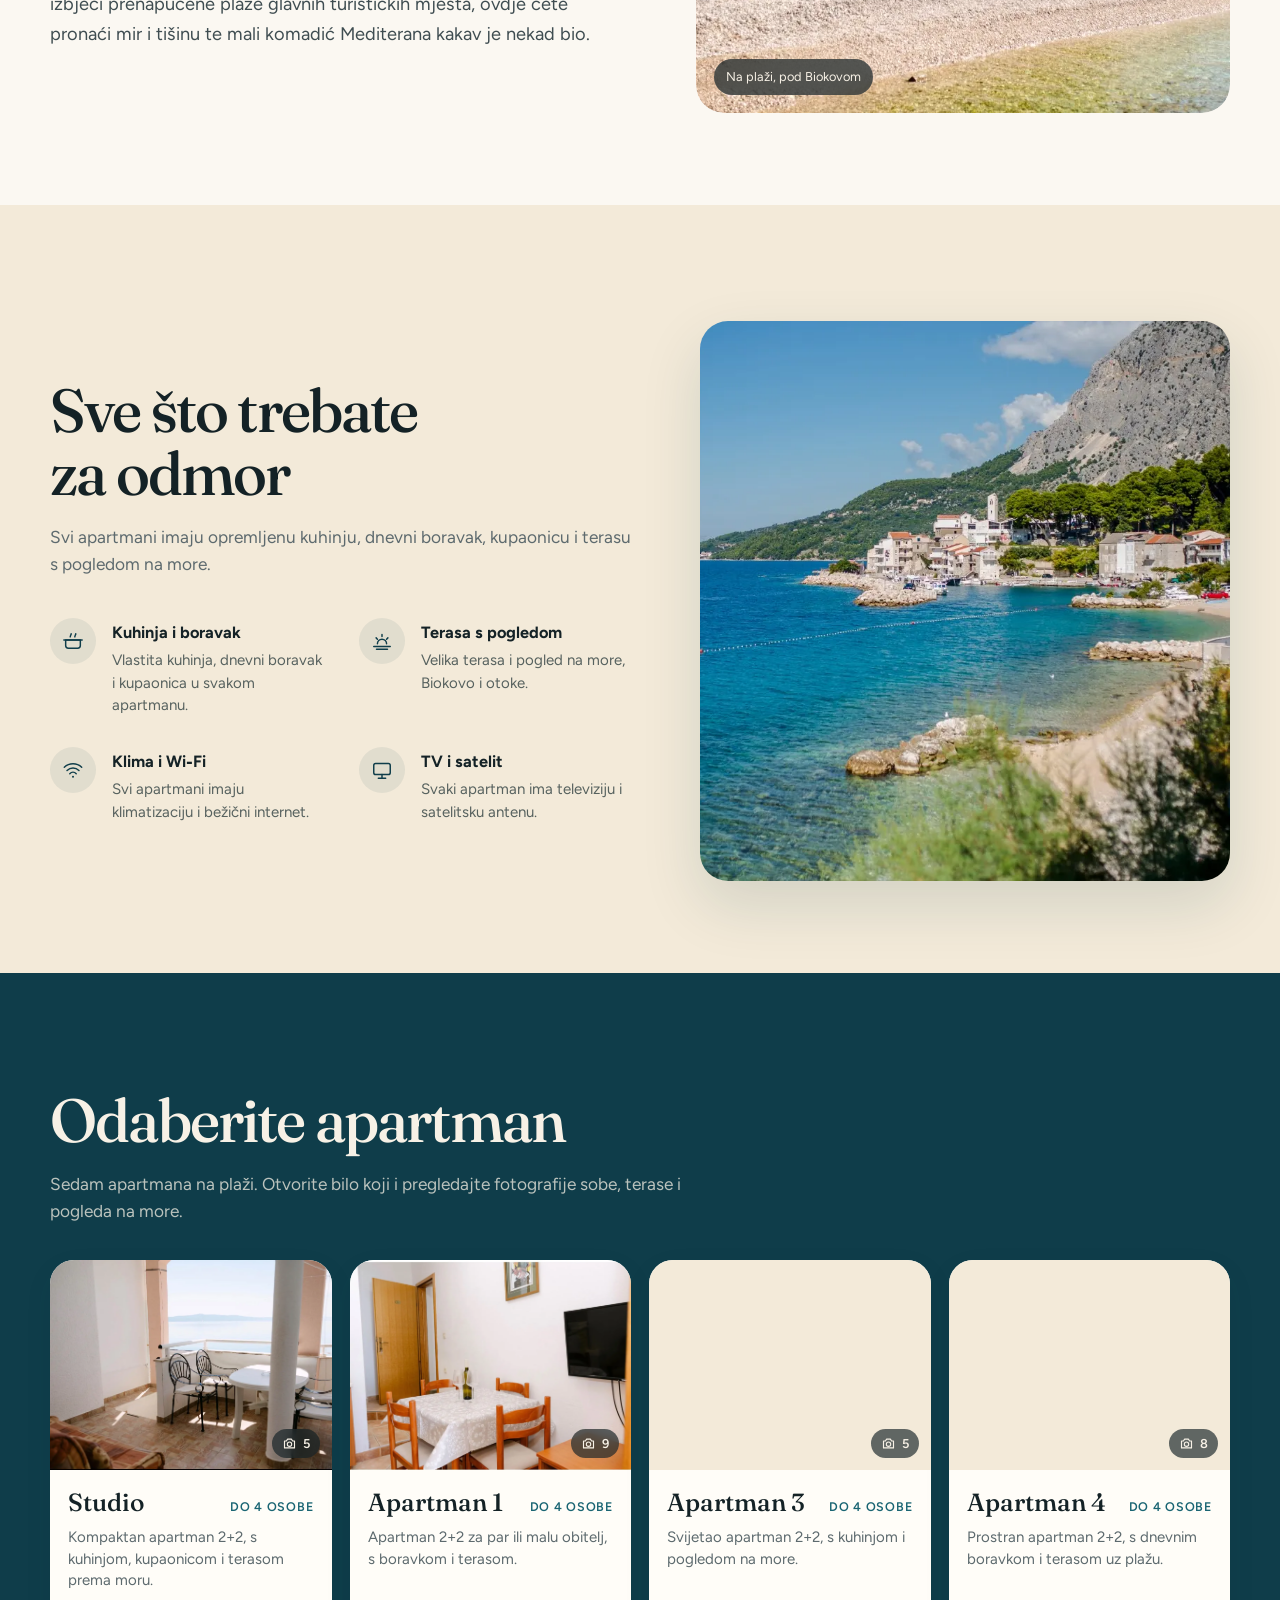
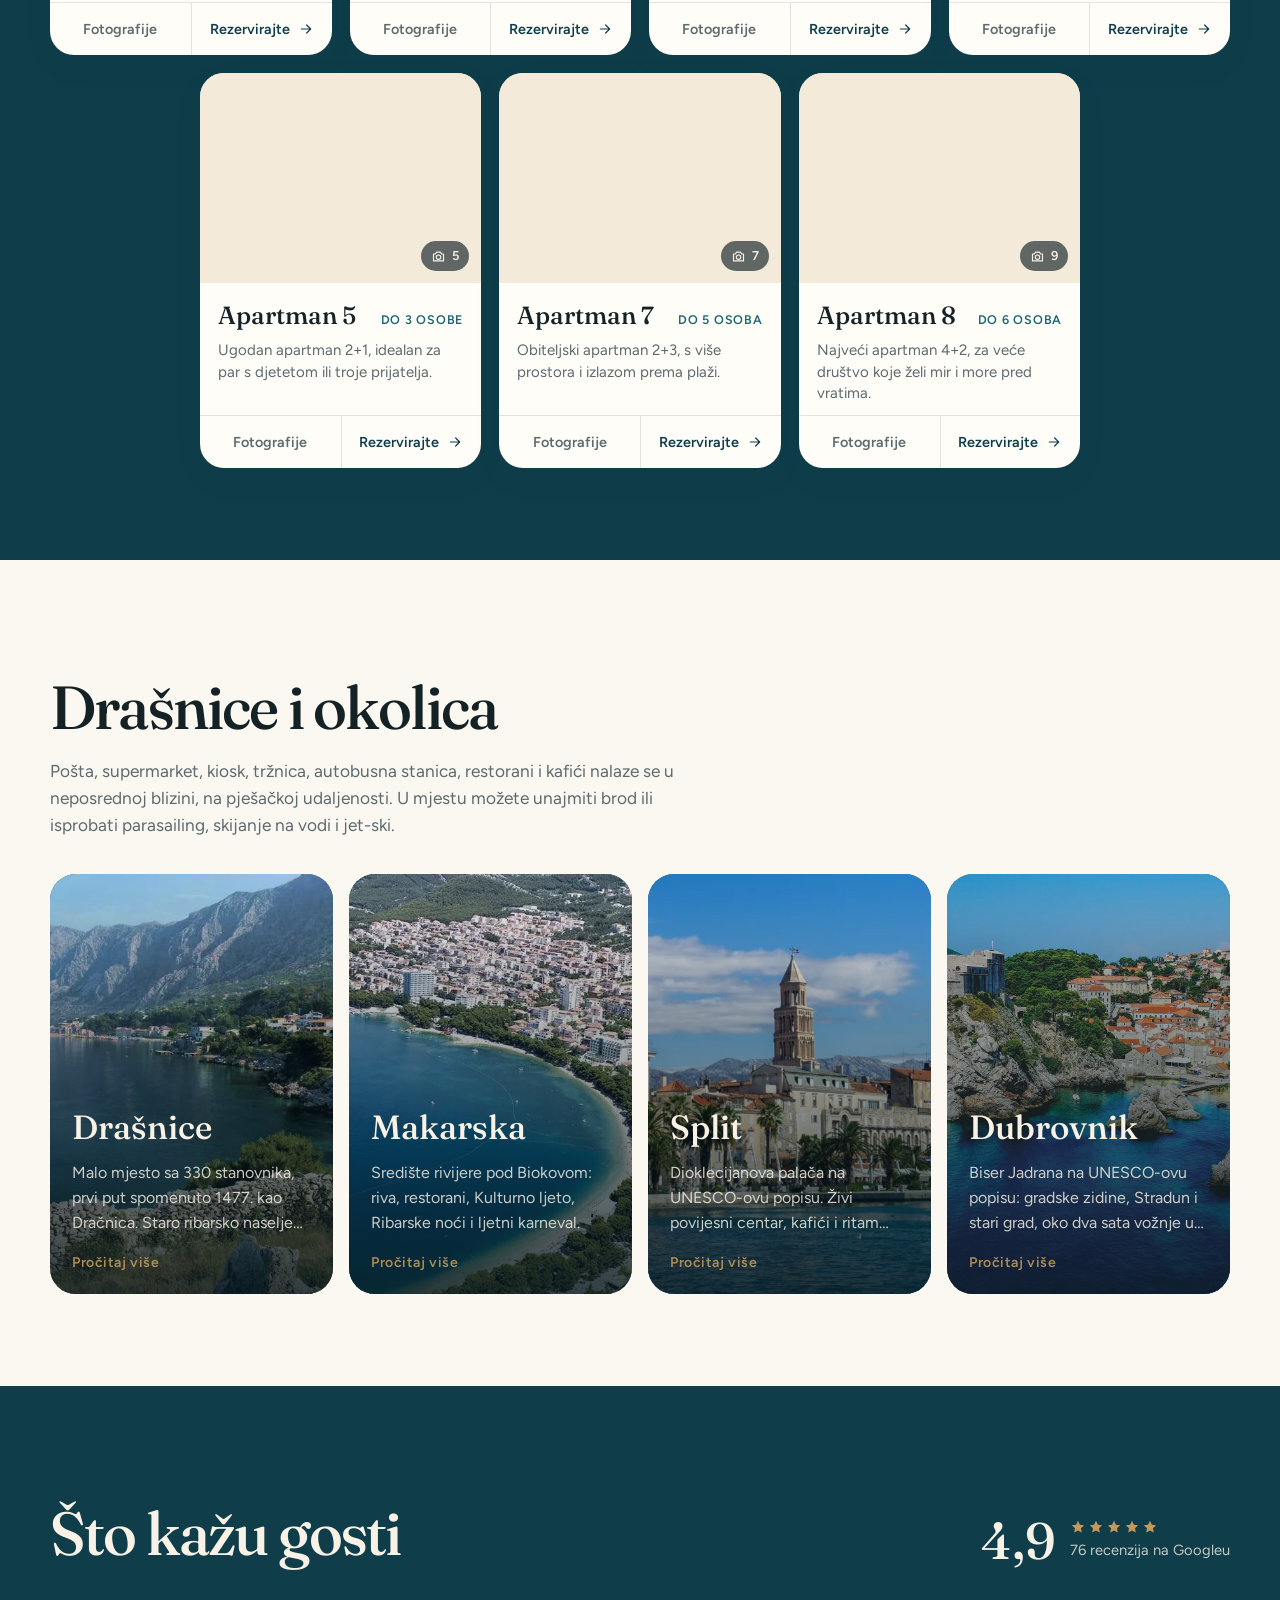
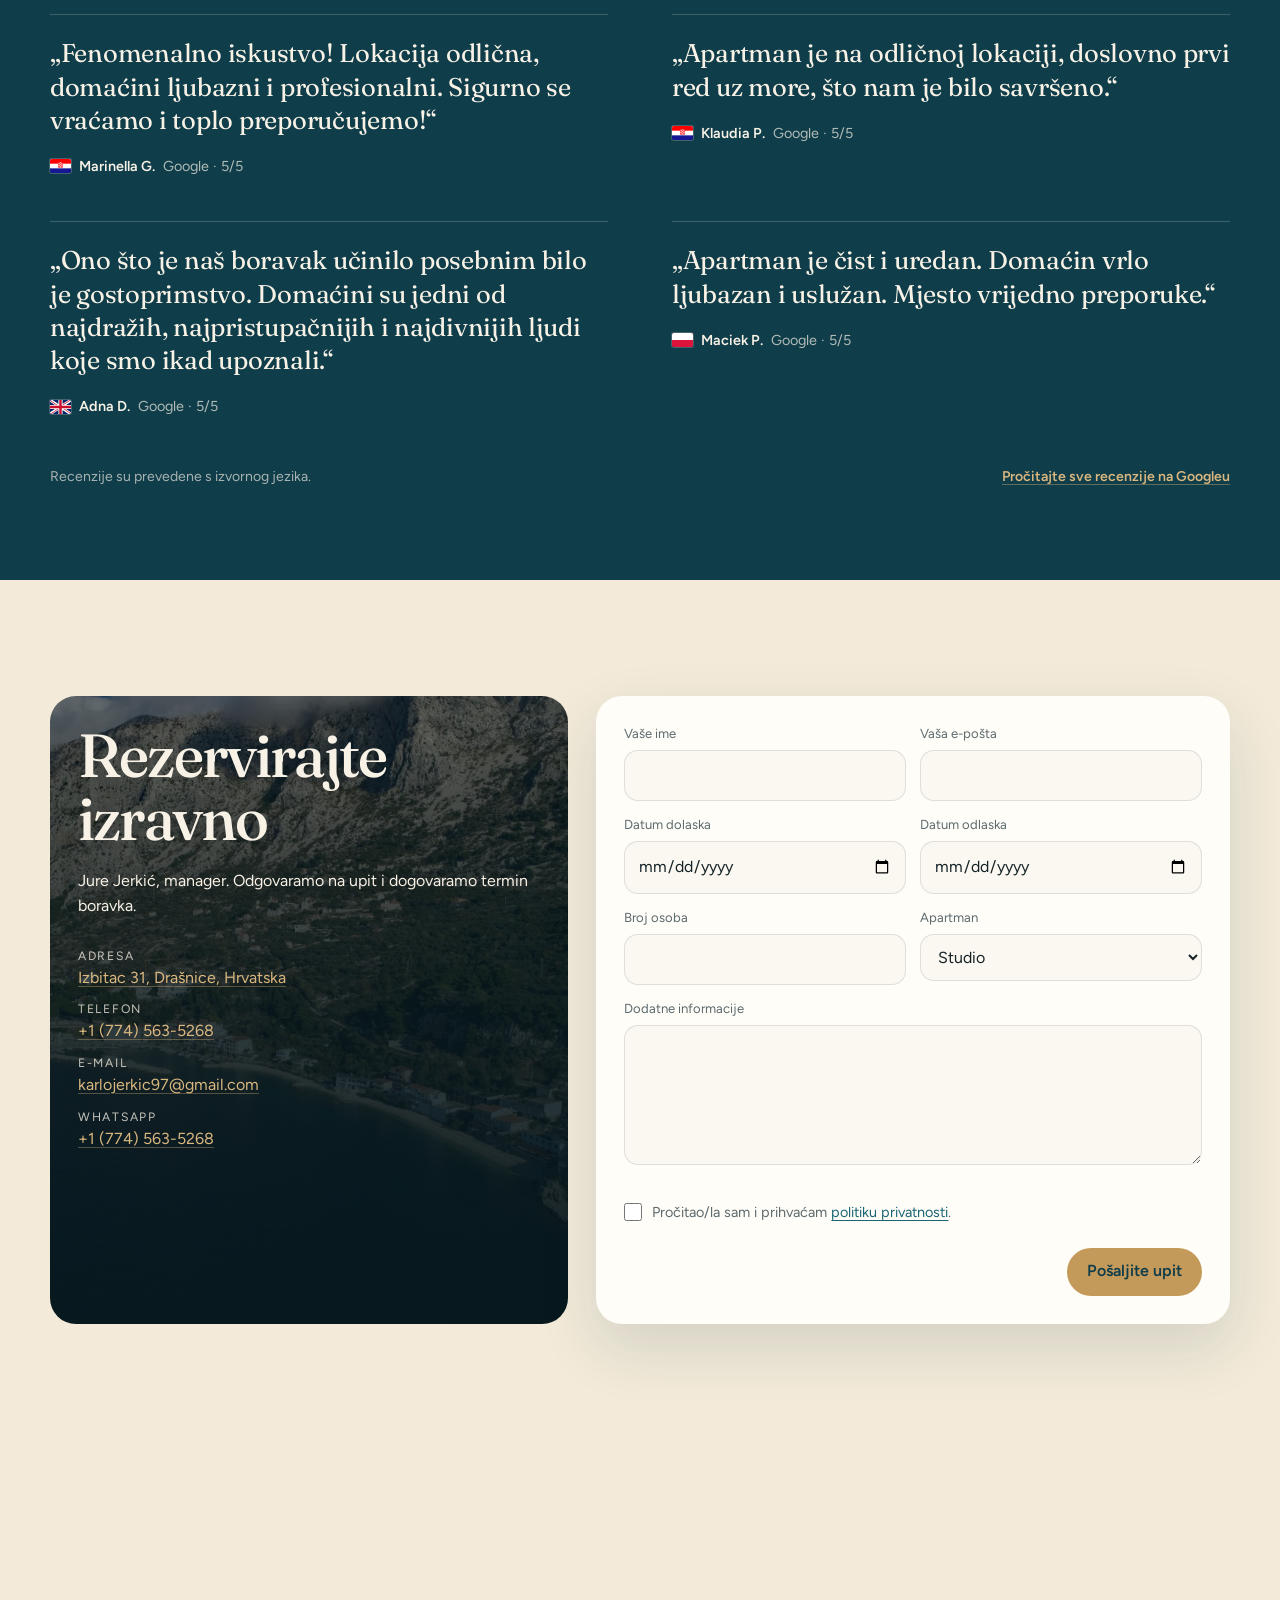
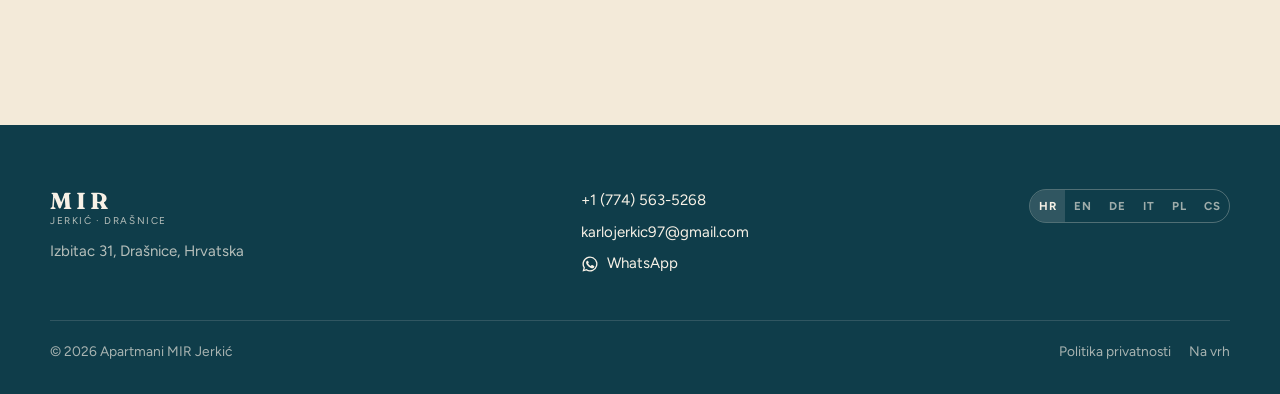
==== commit f1c1af5e: "Polish reviews layout, draw review flags as SVG, tidy footer and legal page. Co-Authored-By: Claude " ====
--- a/index.html
+++ b/index.html
@@ -161,7 +161,7 @@
       href="https://fonts.googleapis.com/css2?family=Figtree:wght@400;500;600;700&family=Fraunces:ital,opsz,wght@0,9..144,500;0,9..144,600;1,9..144,500&display=swap"
       rel="stylesheet"
     />
-    <link rel="stylesheet" href="css/styles.css?v=20261119e" />
+    <link rel="stylesheet" href="css/styles.css?v=20261119h" />
   </head>
   <body>
     <a class="skip" href="#o-nama" data-i18n="skip">Preskoči na sadržaj</a>
@@ -551,19 +551,19 @@
           <div class="reviews__list">
             <figure class="review reveal">
               <blockquote><p data-i18n="rev.q1">„Fenomenalno iskustvo! Lokacija odlična, domaćini ljubazni i profesionalni. Sigurno se vraćamo i toplo preporučujemo!“</p></blockquote>
-              <figcaption><span class="review__flag" role="img" aria-label="Hrvatska">🇭🇷</span> <strong>Marinella G.</strong> <span>Google · 5/5</span></figcaption>
+              <figcaption><svg class="review__flag" viewBox="0 0 30 20" role="img" aria-label="Hrvatska" focusable="false"><rect width="30" height="20" fill="#171796"/><rect width="30" height="13.33" fill="#fff"/><rect width="30" height="6.67" fill="#f00"/><rect x="12" y="4.5" width="6" height="7.5" rx="1" fill="#fff" stroke="#f00" stroke-width=".6"/><path d="M12 4.5h2v1.5h-2zM16 4.5h2v1.5h-2zM14 6h2v1.5h-2zM12 7.5h2V9h-2zM16 7.5h2V9h-2zM14 9h2v1.5h-2zM12 10.5h2v1.5h-2zM16 10.5h2v1.5h-2z" fill="#f00"/></svg><strong>Marinella G.</strong> <span>Google · 5/5</span></figcaption>
             </figure>
             <figure class="review reveal">
               <blockquote><p data-i18n="rev.q2">„Apartman je na odličnoj lokaciji, doslovno prvi red uz more, što nam je bilo savršeno.“</p></blockquote>
-              <figcaption><span class="review__flag" role="img" aria-label="Hrvatska">🇭🇷</span> <strong>Klaudia P.</strong> <span>Google · 5/5</span></figcaption>
+              <figcaption><svg class="review__flag" viewBox="0 0 30 20" role="img" aria-label="Hrvatska" focusable="false"><rect width="30" height="20" fill="#171796"/><rect width="30" height="13.33" fill="#fff"/><rect width="30" height="6.67" fill="#f00"/><rect x="12" y="4.5" width="6" height="7.5" rx="1" fill="#fff" stroke="#f00" stroke-width=".6"/><path d="M12 4.5h2v1.5h-2zM16 4.5h2v1.5h-2zM14 6h2v1.5h-2zM12 7.5h2V9h-2zM16 7.5h2V9h-2zM14 9h2v1.5h-2zM12 10.5h2v1.5h-2zM16 10.5h2v1.5h-2z" fill="#f00"/></svg><strong>Klaudia P.</strong> <span>Google · 5/5</span></figcaption>
             </figure>
             <figure class="review reveal">
               <blockquote><p data-i18n="rev.q3">“What truly made our stay special was the hospitality. The hosts are some of the nicest, most approachable, and wonderful people we have ever met.”</p></blockquote>
-              <figcaption><span class="review__flag" role="img" aria-label="United Kingdom">🇬🇧</span> <strong>Adna D.</strong> <span>Google · 5/5</span></figcaption>
+              <figcaption><svg class="review__flag" viewBox="0 0 60 40" preserveAspectRatio="xMidYMid slice" role="img" aria-label="English" focusable="false"><clipPath id="gb-t"><path d="M30 20h30v20zv20H0zH0V0zV0h30z"/></clipPath><rect width="60" height="40" fill="#012169"/><path d="M0 0l60 40M60 0L0 40" stroke="#fff" stroke-width="8"/><path d="M0 0l60 40M60 0L0 40" stroke="#c8102e" stroke-width="4" clip-path="url(#gb-t)"/><path d="M30 0v40M0 20h60" stroke="#fff" stroke-width="12"/><path d="M30 0v40M0 20h60" stroke="#c8102e" stroke-width="7"/></svg><strong>Adna D.</strong> <span>Google · 5/5</span></figcaption>
             </figure>
             <figure class="review reveal">
               <blockquote><p data-i18n="rev.q4">„Apartament czysty, zadbany. Gospodarz bardzo miły i pomocny. Miejsce godne polecenia.“</p></blockquote>
-              <figcaption><span class="review__flag" role="img" aria-label="Polska">🇵🇱</span> <strong>Maciek P.</strong> <span>Google · 5/5</span></figcaption>
+              <figcaption><svg class="review__flag" viewBox="0 0 30 20" role="img" aria-label="Polska" focusable="false"><rect width="30" height="20" fill="#dc143c"/><rect width="30" height="10" fill="#fff"/></svg><strong>Maciek P.</strong> <span>Google · 5/5</span></figcaption>
             </figure>
           </div>
           <p class="reviews__foot">
--- a/css/styles.css
+++ b/css/styles.css
@@ -420,8 +420,8 @@
 
 .reviews__list {
   display: grid;
-  grid-template-columns: repeat(4, 1fr);
-  gap: 32px;
+  grid-template-columns: repeat(2, minmax(0, 1fr));
+  gap: 44px 64px;
   margin-top: 48px;
 }
 
@@ -436,6 +436,7 @@
 }
 
 .review p {
+  max-width: 34ch;
   margin: 0;
   font-family: var(--serif);
   font-size: clamp(1.3rem, 2vw, 1.6rem);
@@ -1911,21 +1912,17 @@
   letter-spacing: -0.03em;
 }
 
-.legal-head__eyebrow {
-  margin: 0 0 12px;
-  color: var(--sea-mid);
-  font-size: 0.78rem;
-  font-weight: 600;
-  letter-spacing: 0.18em;
-  text-transform: uppercase;
-}
 
 .legal {
   padding: 56px 0 96px;
 }
 
-.legal__content {
-  max-width: 820px;
+.legal__content > * {
+  max-width: 760px;
+}
+
+.legal__content > .legal__table-wrap {
+  max-width: 980px;
 }
 
 .legal__content h2 {
@@ -2001,9 +1998,15 @@
   grid-template-columns: 1.2fr 1fr;
 }
 
+.footer__base {
+  flex-wrap: wrap;
+  align-items: center;
+}
+
 .footer__base-links {
   display: flex;
   gap: 18px;
+  white-space: nowrap;
 }
 
 /* ---------- Privola na formi ---------- */
@@ -2041,17 +2044,21 @@
   outline-offset: 2px;
 }
 
-@media (max-width: 1100px) and (min-width: 761px) {
-  .reviews__list {
-    grid-template-columns: repeat(2, 1fr);
-  }
+
+.review figcaption {
+  display: flex;
+  flex-wrap: wrap;
+  align-items: center;
+  gap: 4px 8px;
 }
 
 .review__flag {
-  margin-right: 4px;
-  font-size: 1.05rem;
-  line-height: 1;
-  vertical-align: -1px;
+  display: block;
+  flex: none;
+  width: 21px;
+  height: 14px;
+  border-radius: 2px;
+  box-shadow: 0 0 0 1px rgba(247, 241, 230, 0.22);
 }
 
 .place {
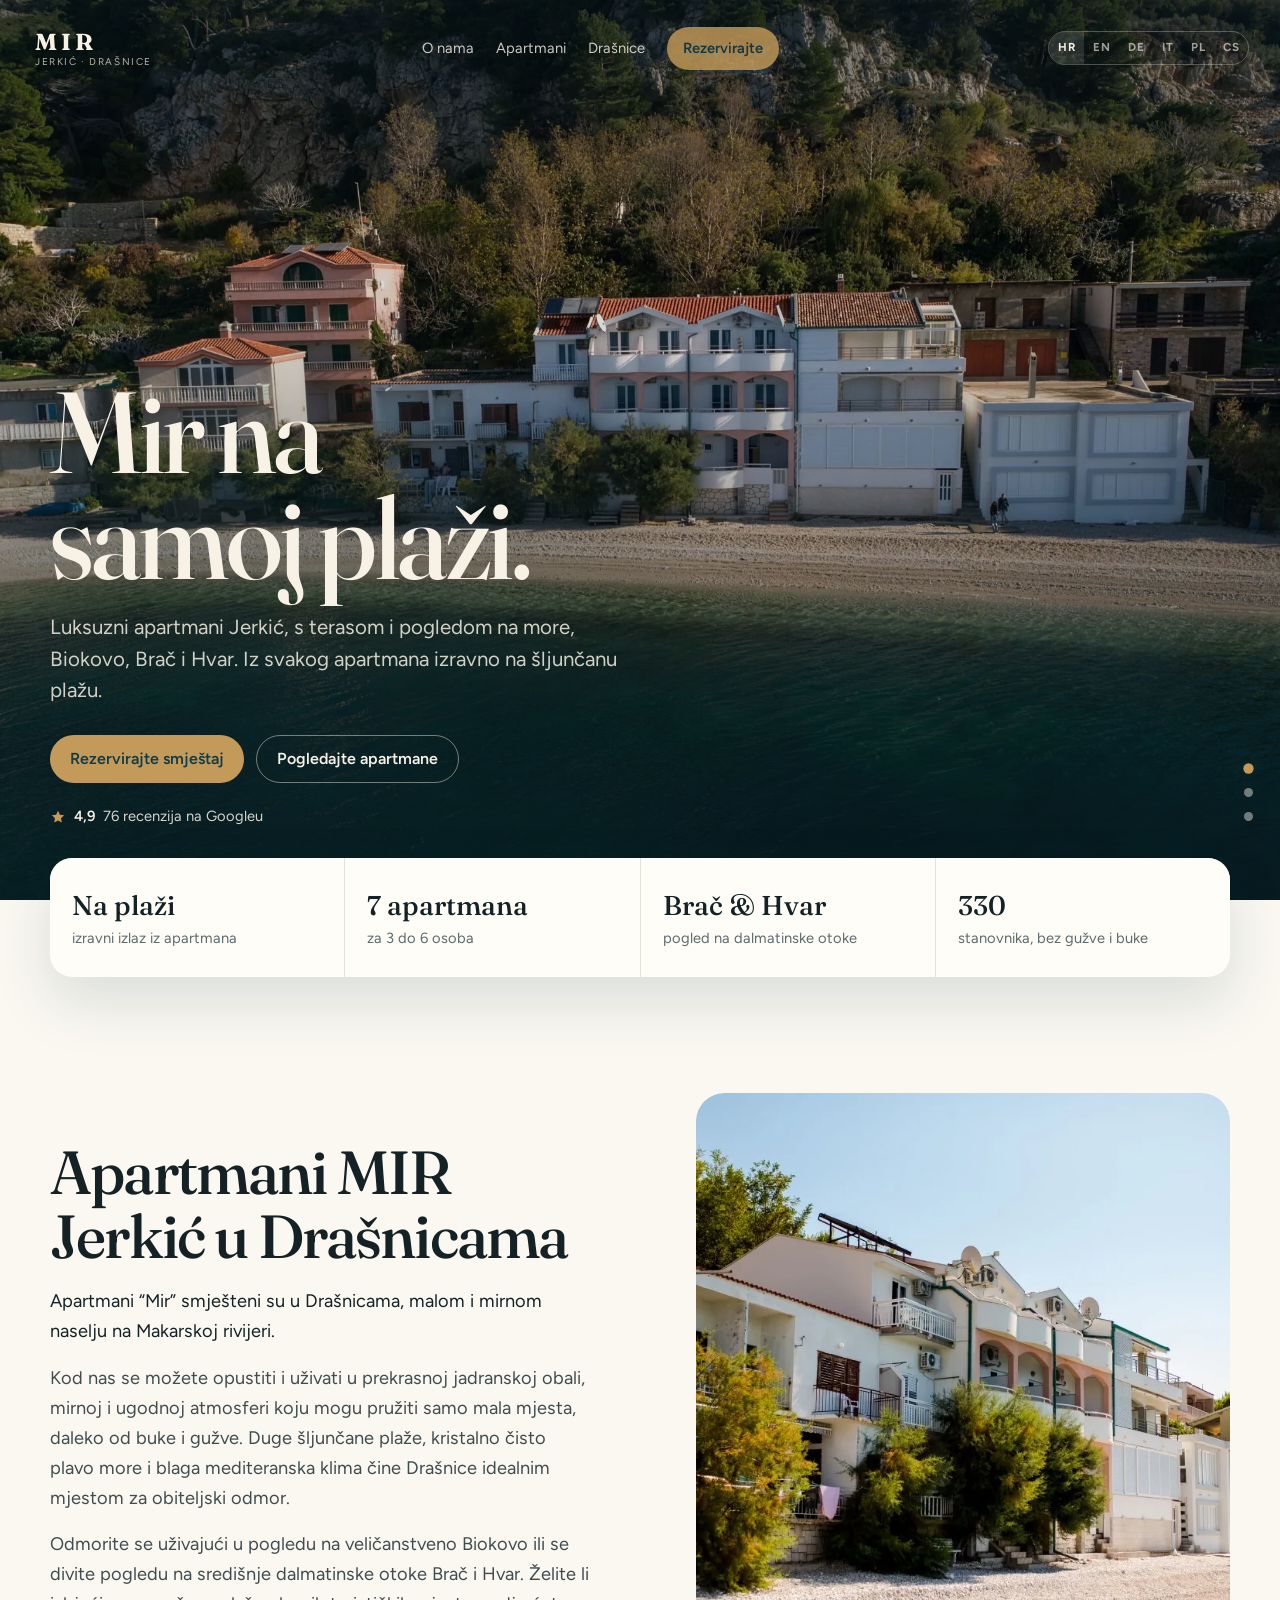
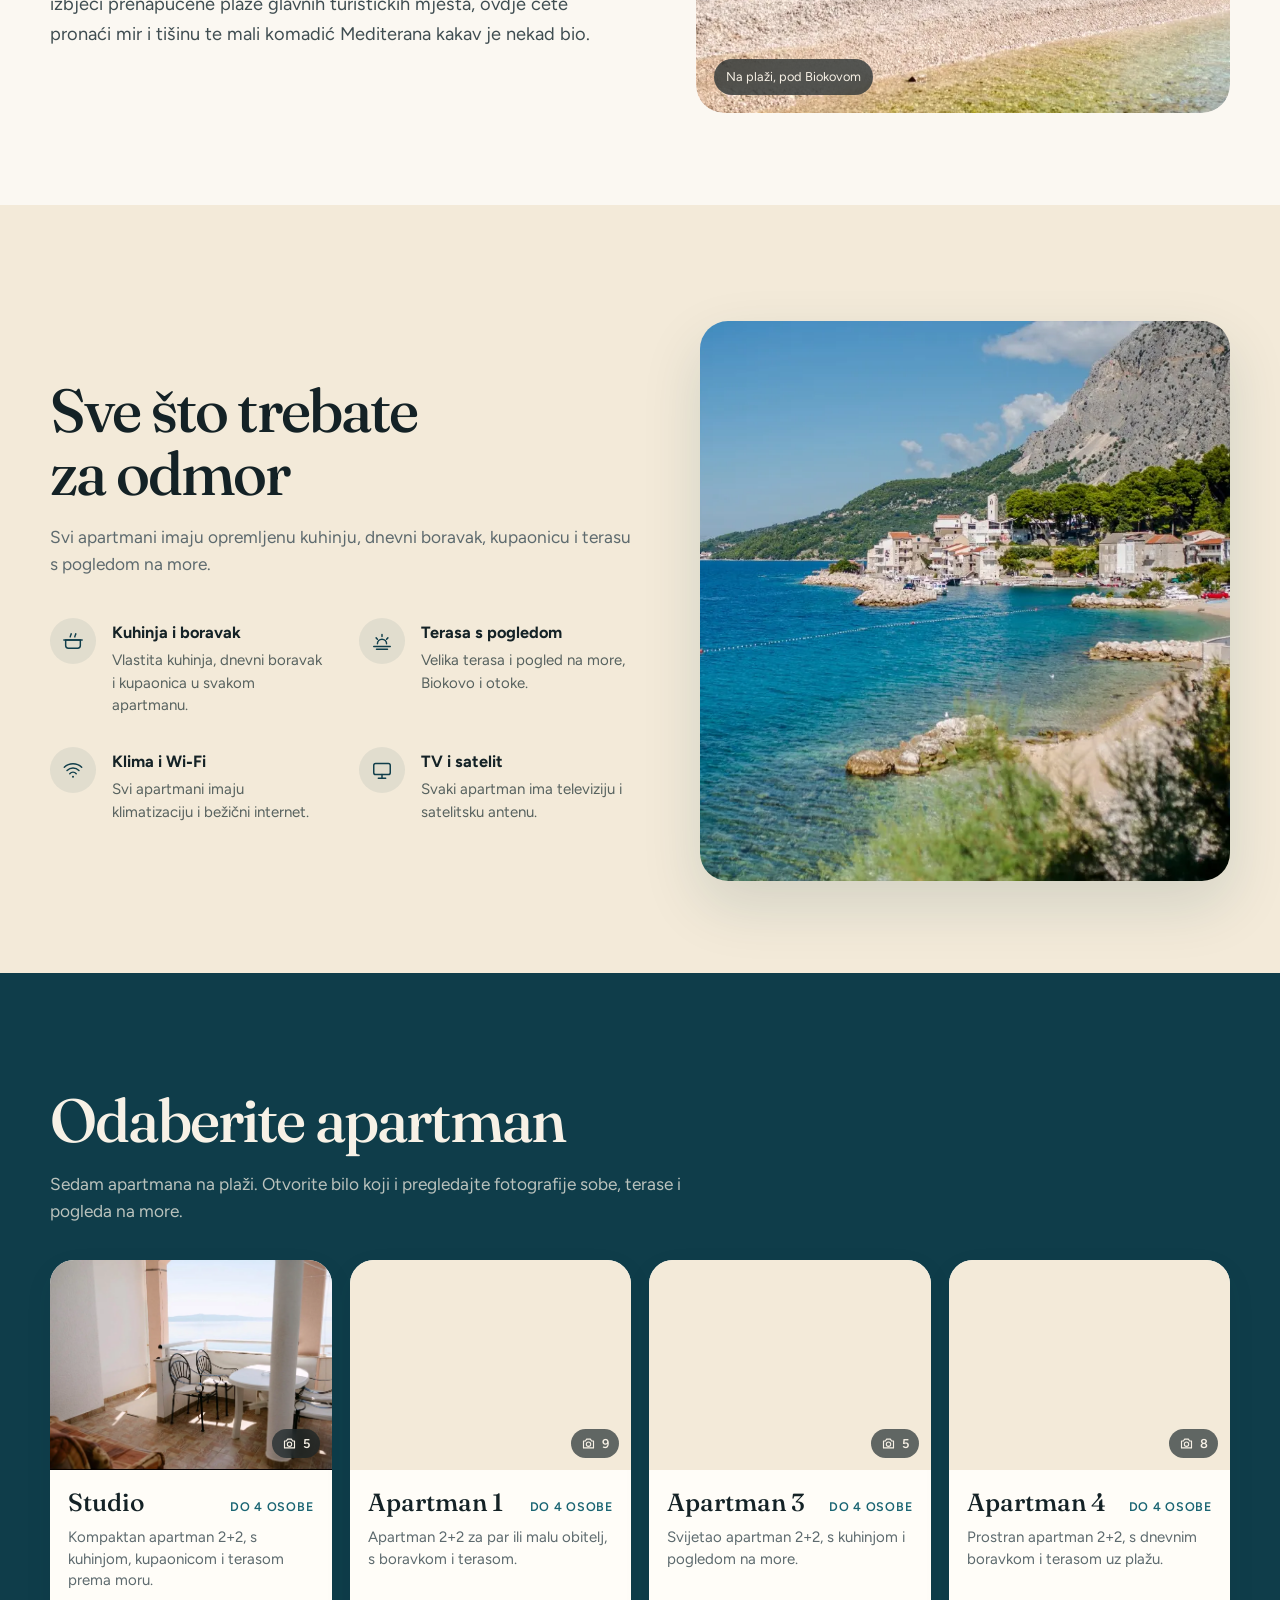
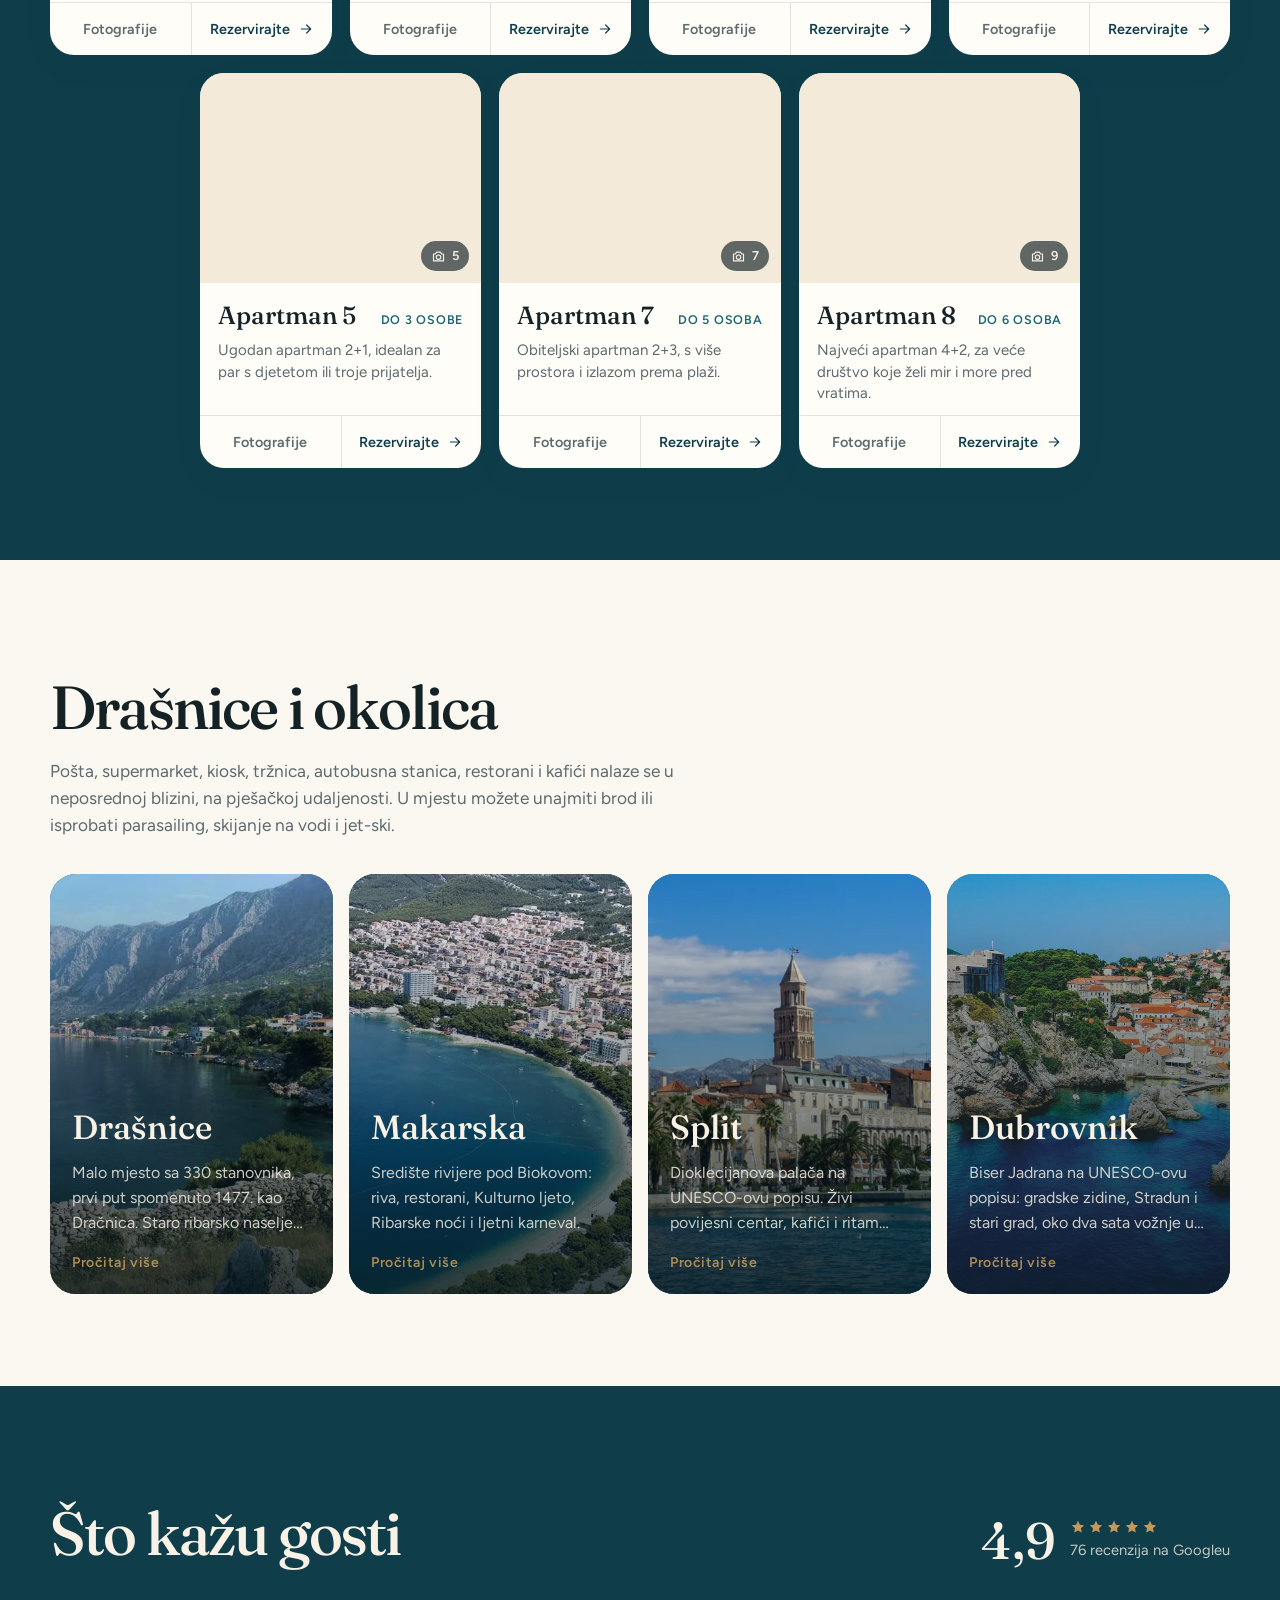
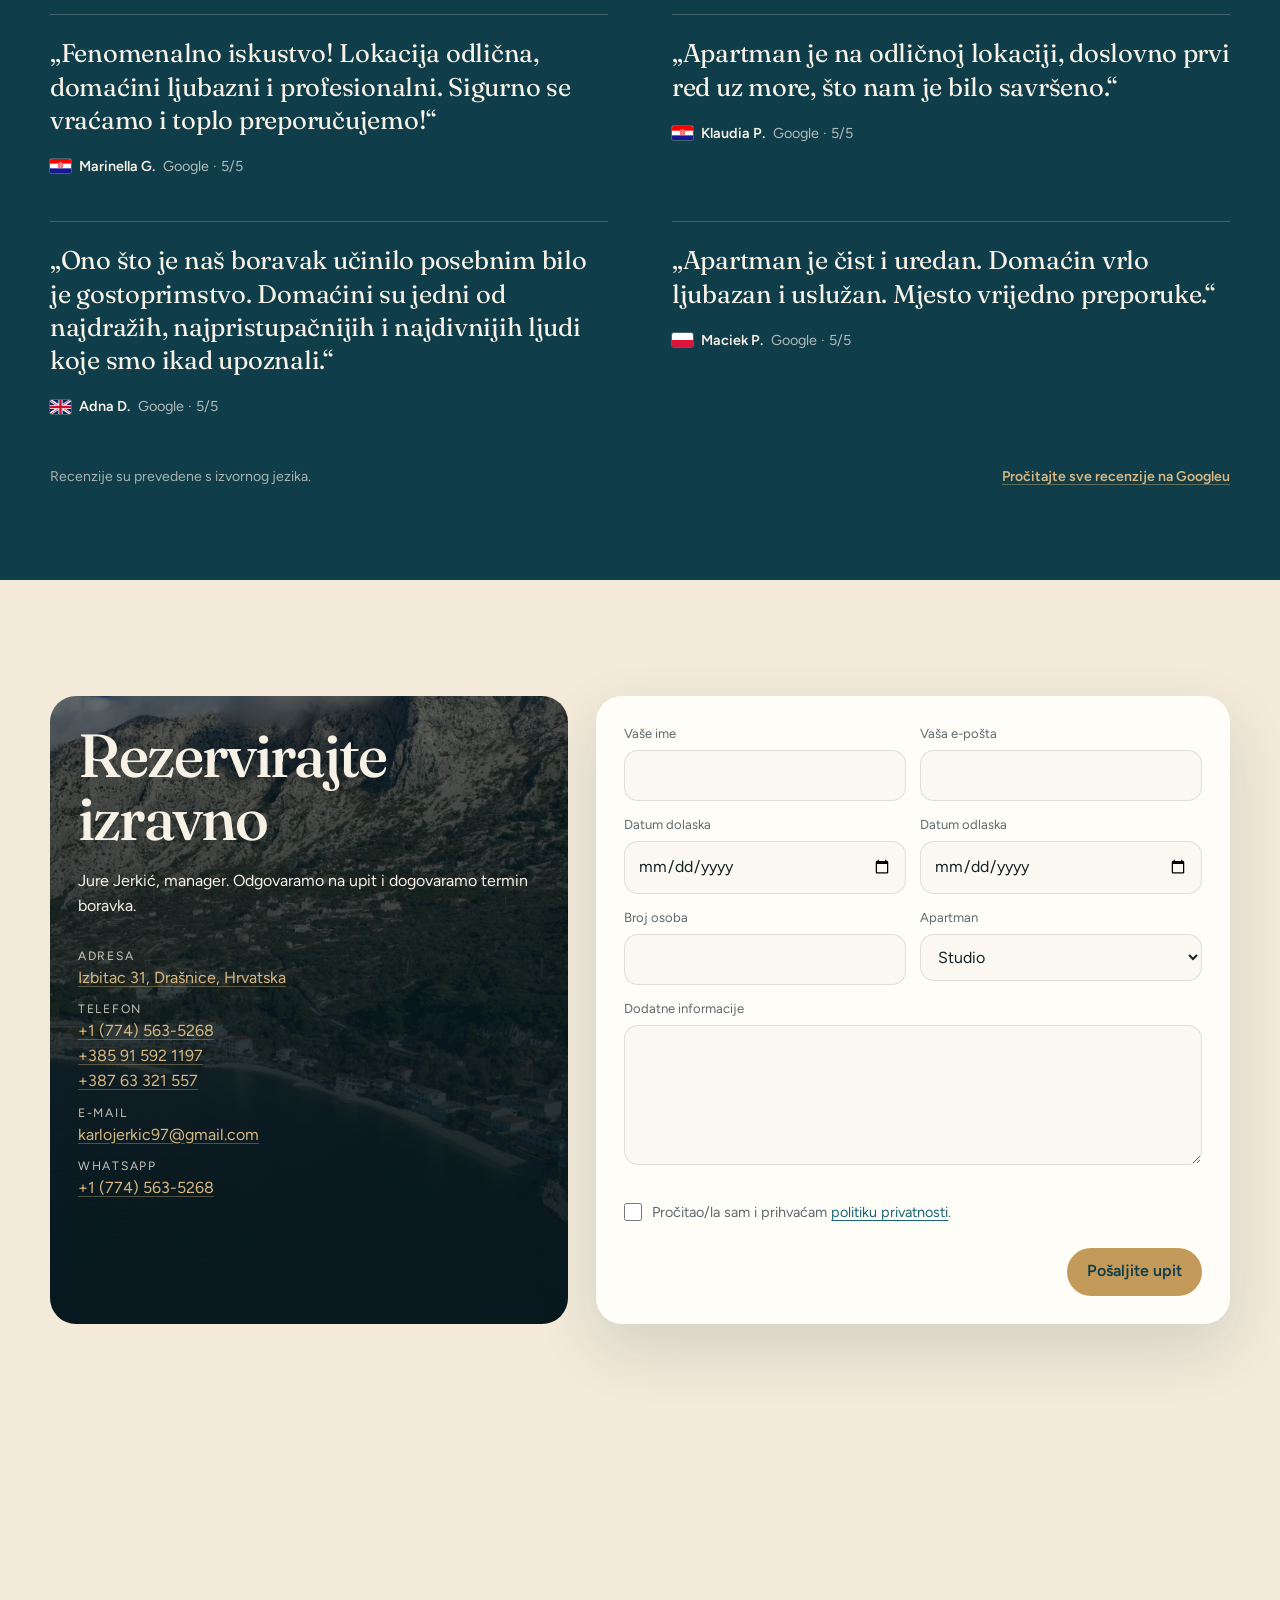
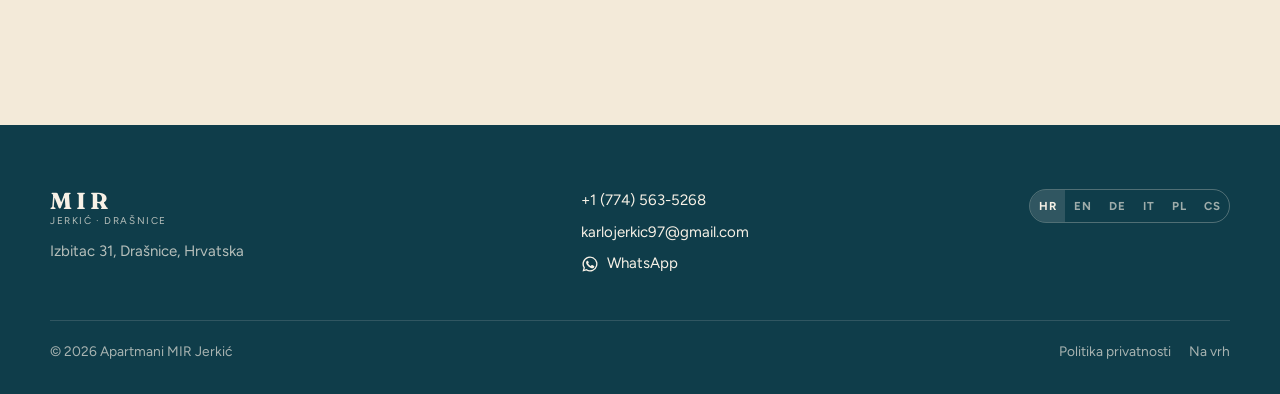
==== commit ae14d583: "Add Croatian and Bosnian phone numbers to the contact panel. Co-Authored-By: Claude Opus 5.5 <norepl" ====
--- a/index.html
+++ b/index.html
@@ -74,7 +74,7 @@
               "https://apartmani-mir.com/img/DSC_5965.webp"
             ],
             "logo": "https://apartmani-mir.com/img/aparmani-mir-logo.webp",
-            "telephone": "+17745635268",
+            "telephone": ["+17745635268", "+385915921197", "+38763321557"],
             "email": "karlojerkic97@gmail.com",
             "priceRange": "€€",
             "currenciesAccepted": "EUR",
@@ -585,7 +585,9 @@
               </li>
               <li>
                 <span data-i18n="con.phone">Telefon</span>
-                <a href="tel:+17745635268">+1 (774) 563-5268</a>
+                <a href="tel:+17745635268">+1 (774) 563-5268</a><br />
+                <a href="tel:+385915921197">+385 91 592 1197</a><br />
+                <a href="tel:+38763321557">+387 63 321 557</a>
               </li>
               <li>
                 <span>E-mail</span>
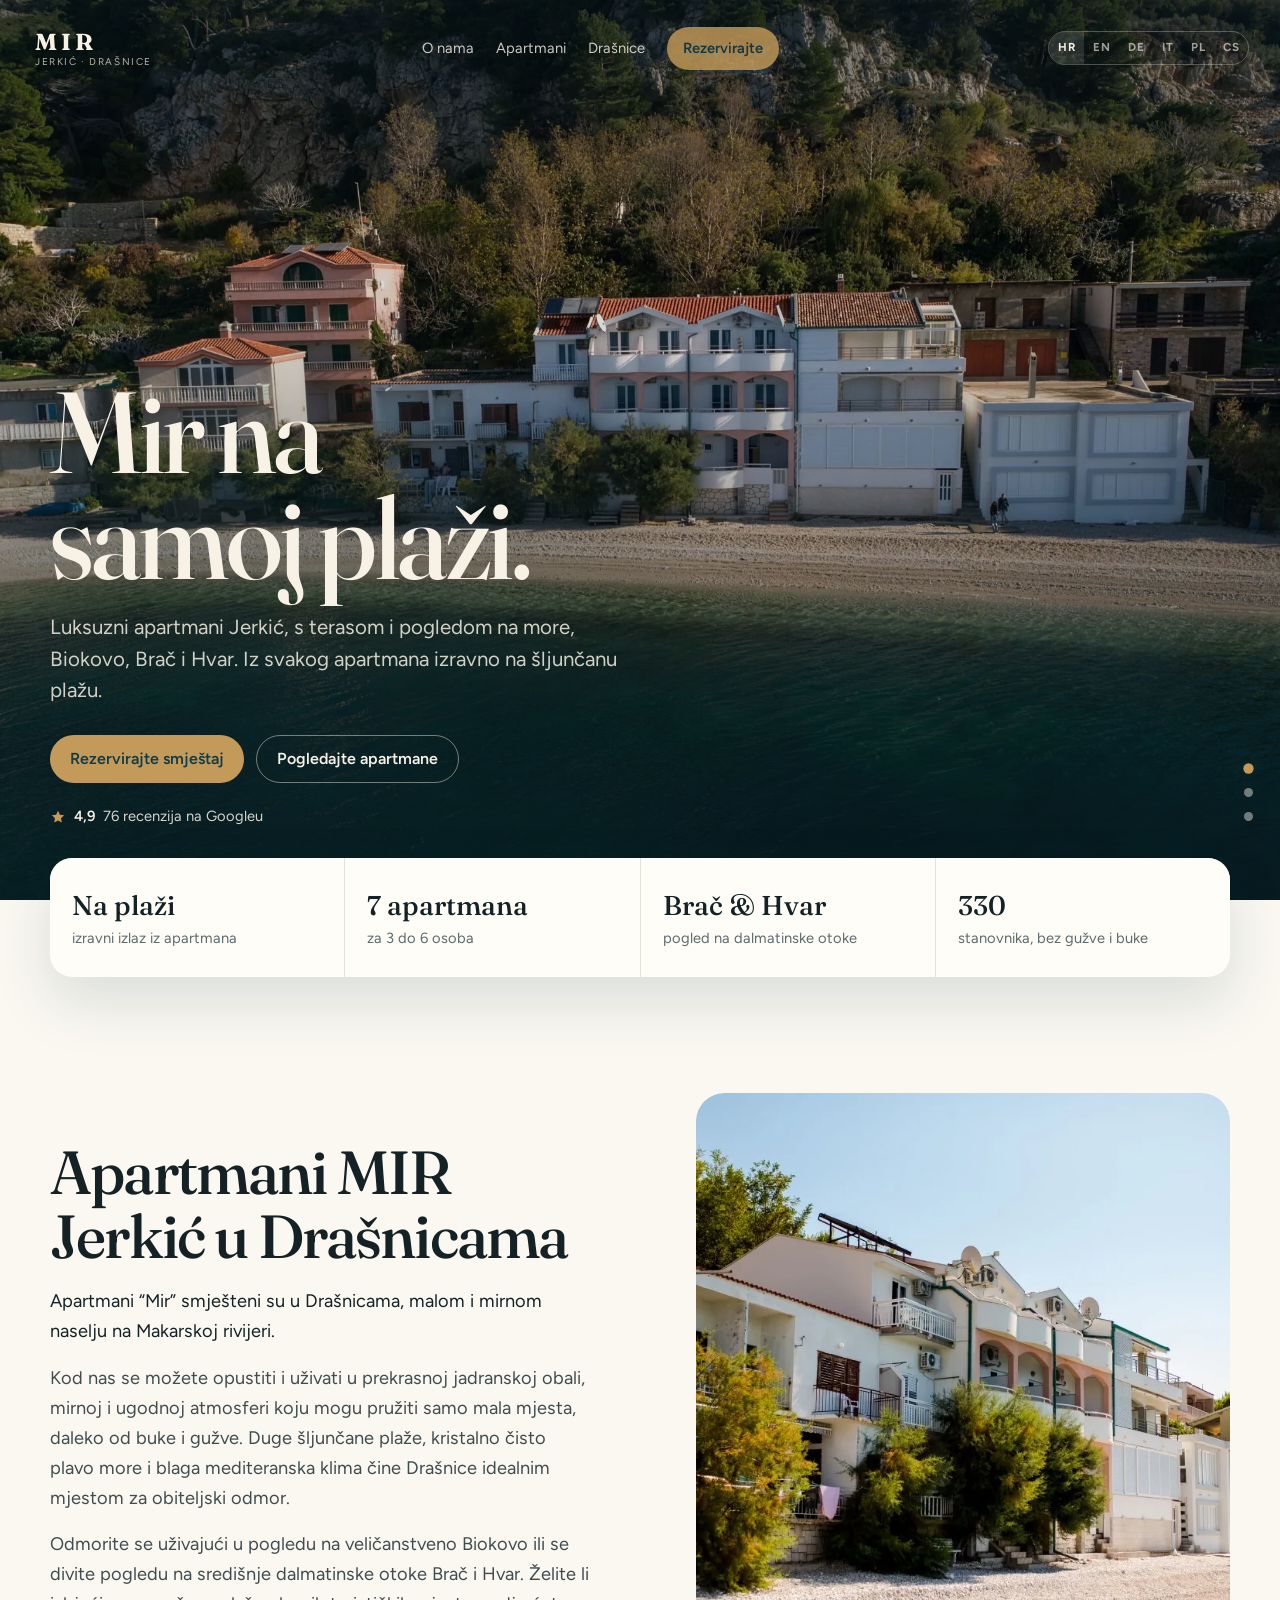
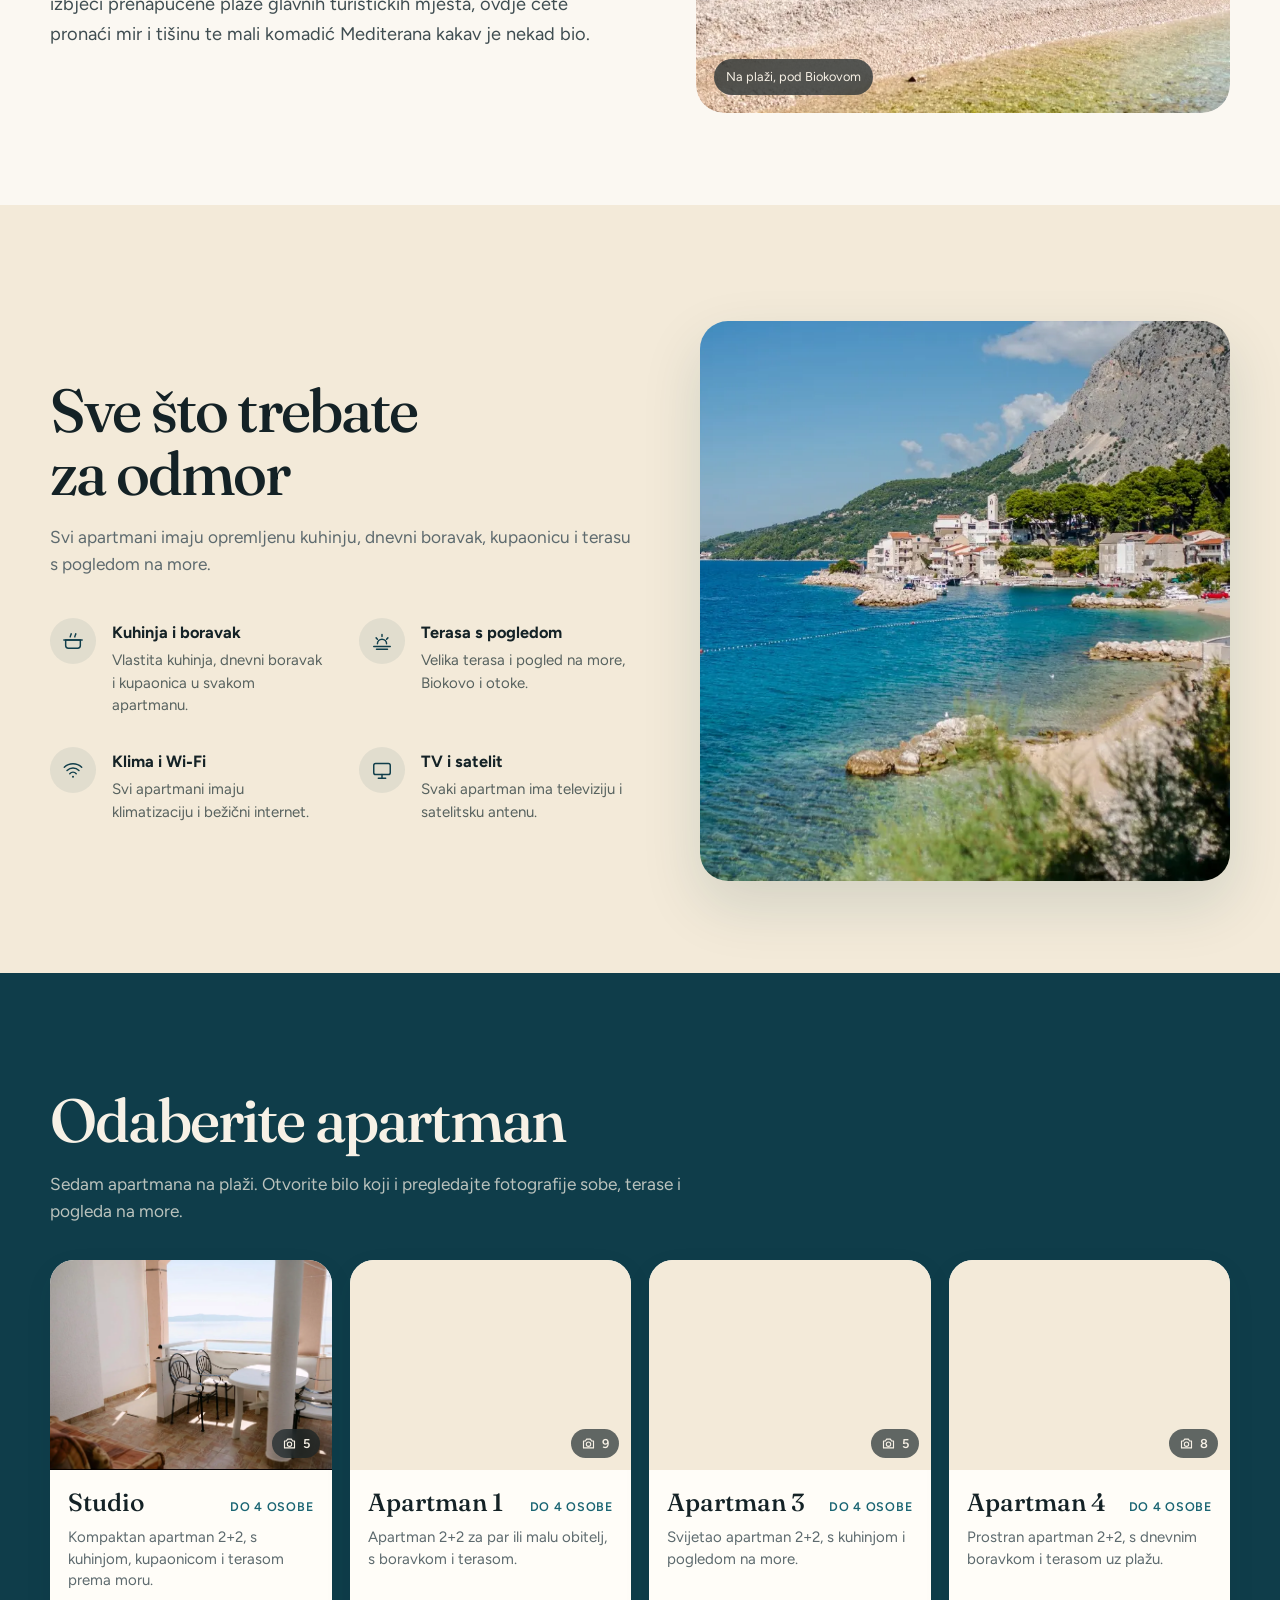
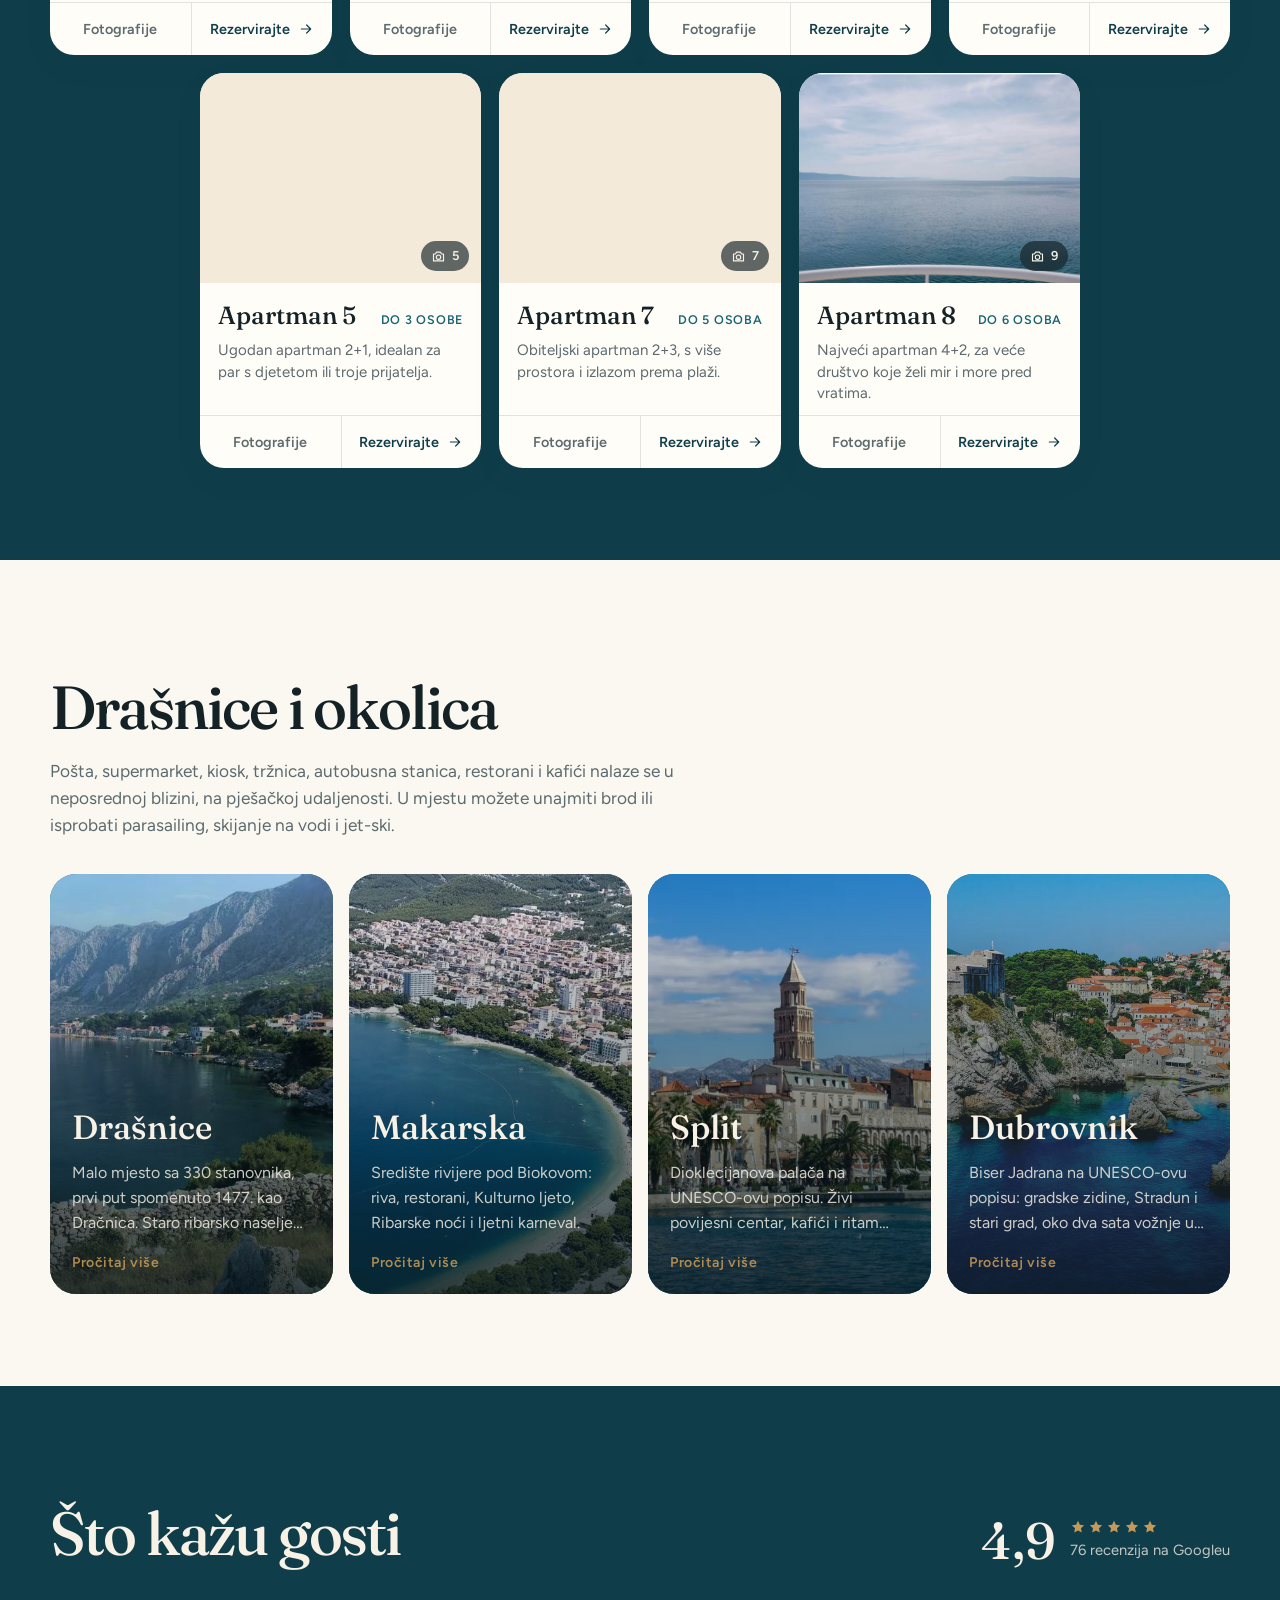
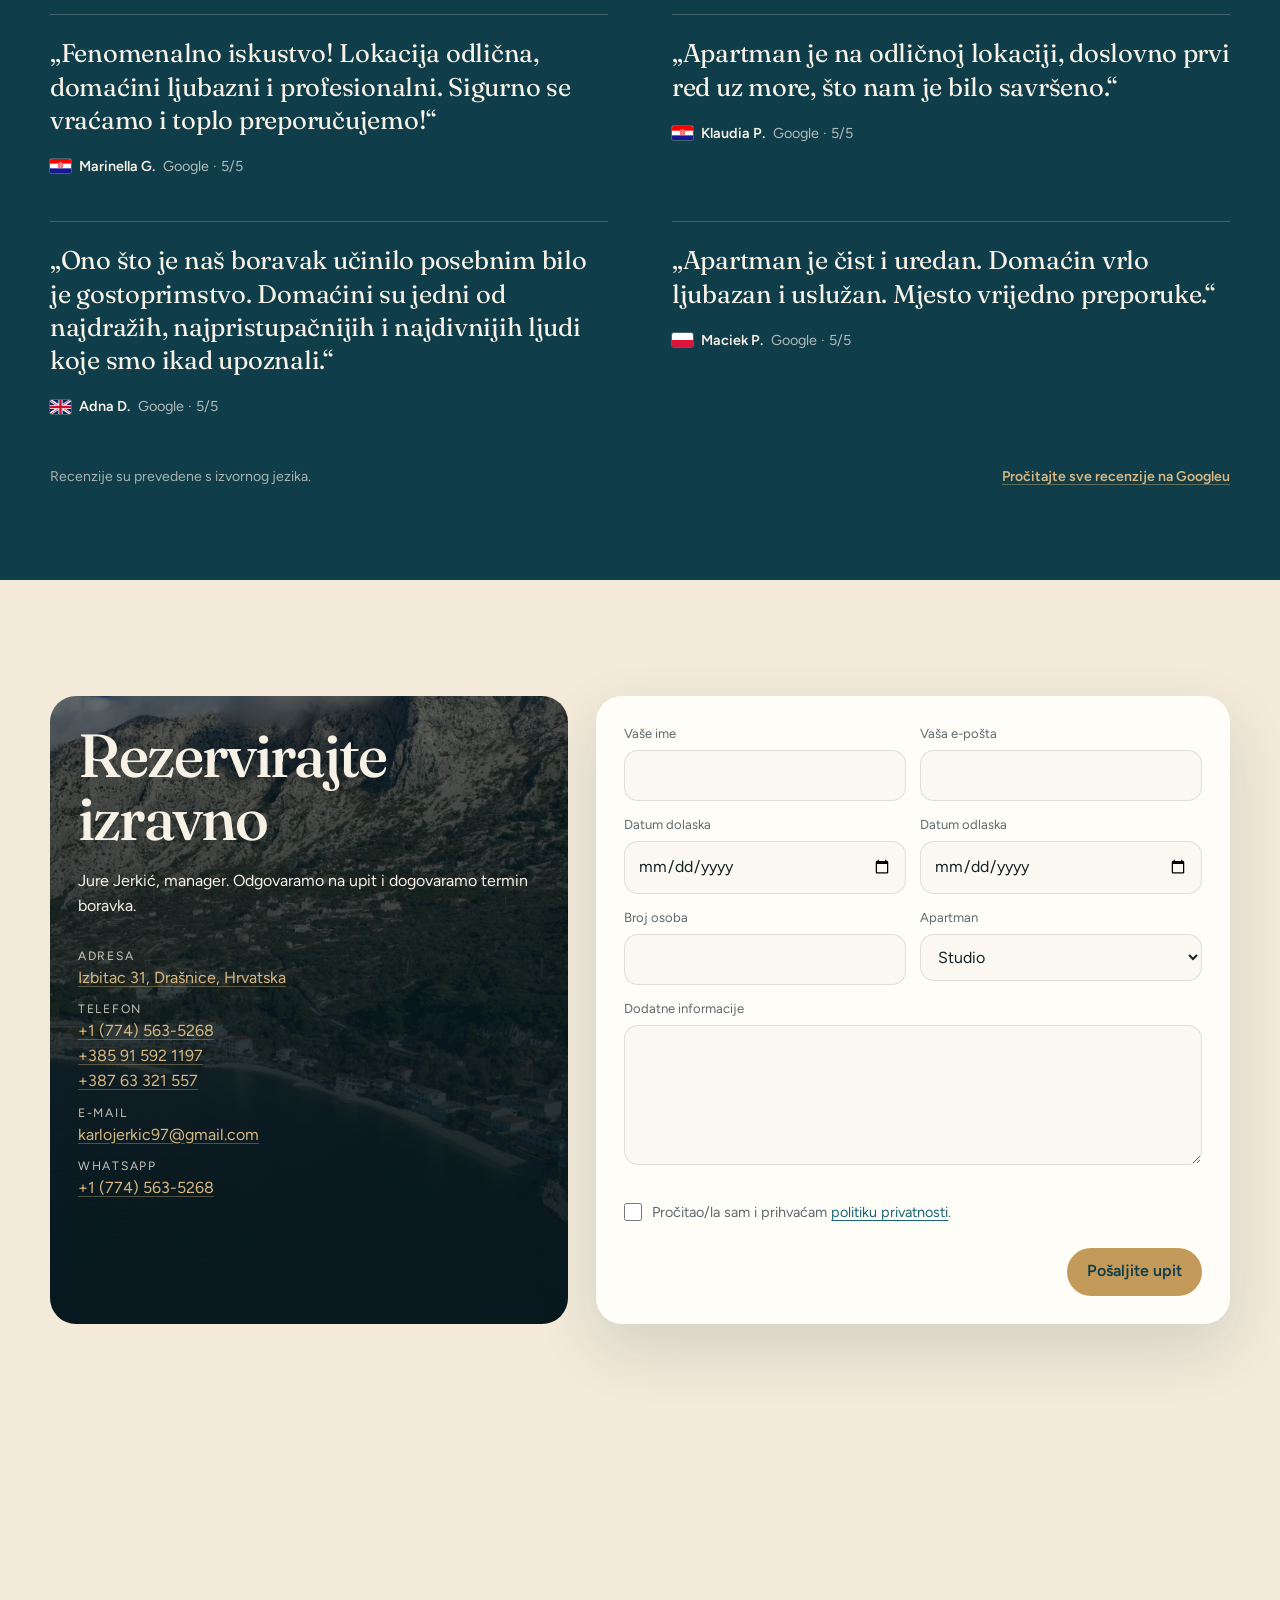
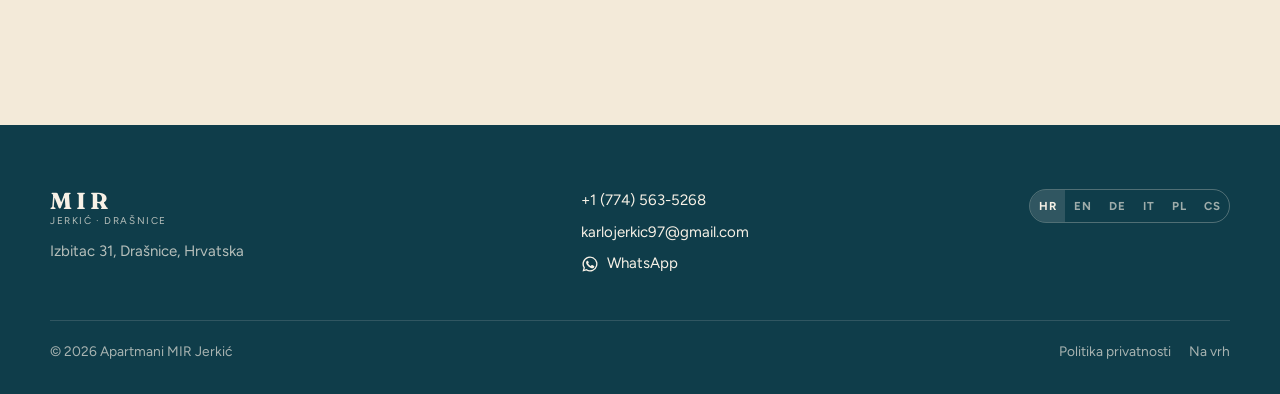
==== commit 94b6da32: "Connect the enquiry form to Web3Forms. Co-Authored-By: Claude Opus 5.5 <noreply@anthropic.com> Claud" ====
--- a/index.html
+++ b/index.html
@@ -161,7 +161,7 @@
       href="https://fonts.googleapis.com/css2?family=Figtree:wght@400;500;600;700&family=Fraunces:ital,opsz,wght@0,9..144,500;0,9..144,600;1,9..144,500&display=swap"
       rel="stylesheet"
     />
-    <link rel="stylesheet" href="css/styles.css?v=20261119h" />
+    <link rel="stylesheet" href="css/styles.css?v=20261123" />
   </head>
   <body>
     <a class="skip" href="#o-nama" data-i18n="skip">Preskoči na sadržaj</a>
@@ -732,6 +732,6 @@
       </div>
     </div>
 
-    <script src="js/app.js?v=20261119f"></script>
+    <script src="js/app.js?v=20261123"></script>
   </body>
 </html>
--- a/css/styles.css
+++ b/css/styles.css
@@ -2081,3 +2081,34 @@
   text-decoration: underline;
   text-underline-offset: 2px;
 }
+
+/* ---------- 404 ---------- */
+.page-404 .hero--404 {
+  display: flex;
+  align-items: flex-end;
+}
+
+.page-404 .hero__copy {
+  position: relative;
+  padding-bottom: clamp(56px, 12vh, 120px);
+}
+
+.nf-code {
+  margin: 0 0 18px;
+  font-family: var(--serif);
+  font-size: clamp(1rem, 2vw, 1.2rem);
+  font-weight: 600;
+  line-height: 1;
+  letter-spacing: 0.08em;
+  color: #d9b77f;
+}
+
+.page-404 .hero__lead {
+  margin-bottom: 0;
+}
+
+.page-404 .nf-en {
+  margin: 10px 0 30px;
+  font-size: 0.95rem;
+  color: rgba(247, 241, 230, 0.66);
+}
